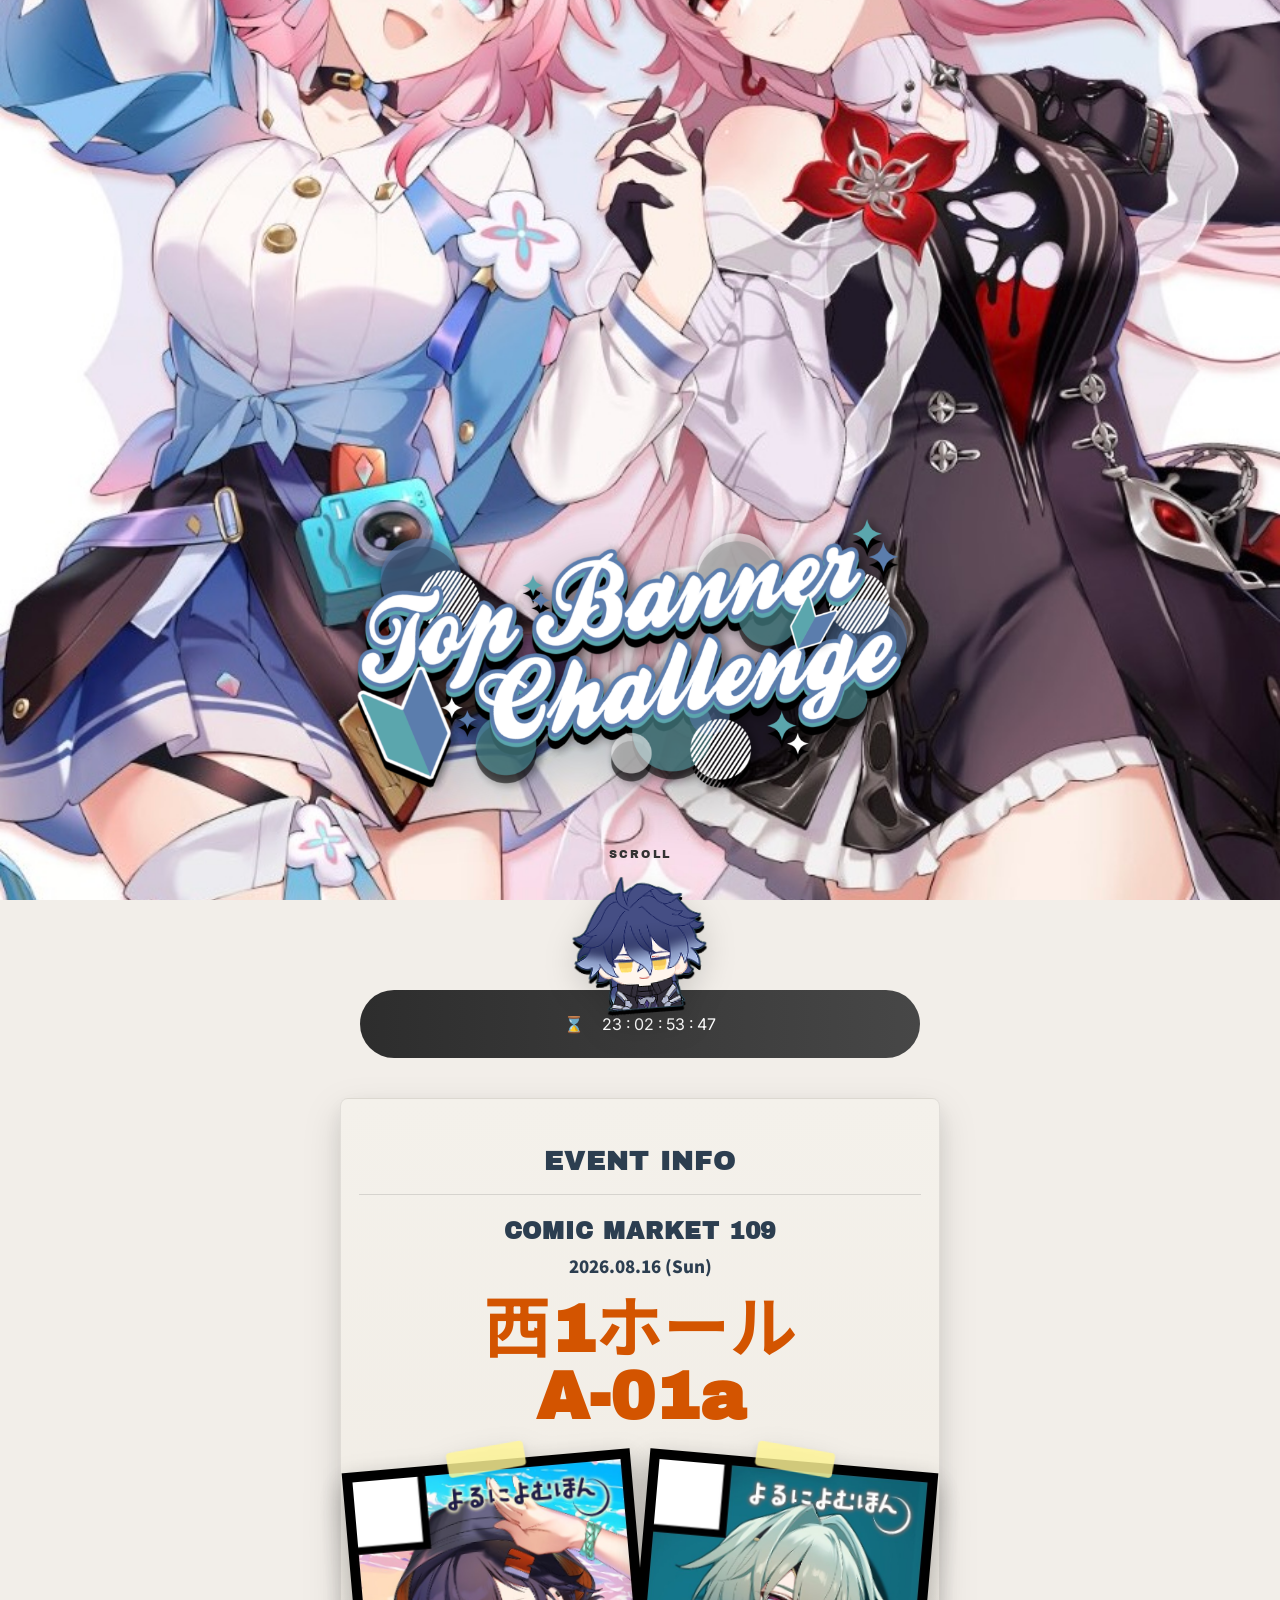
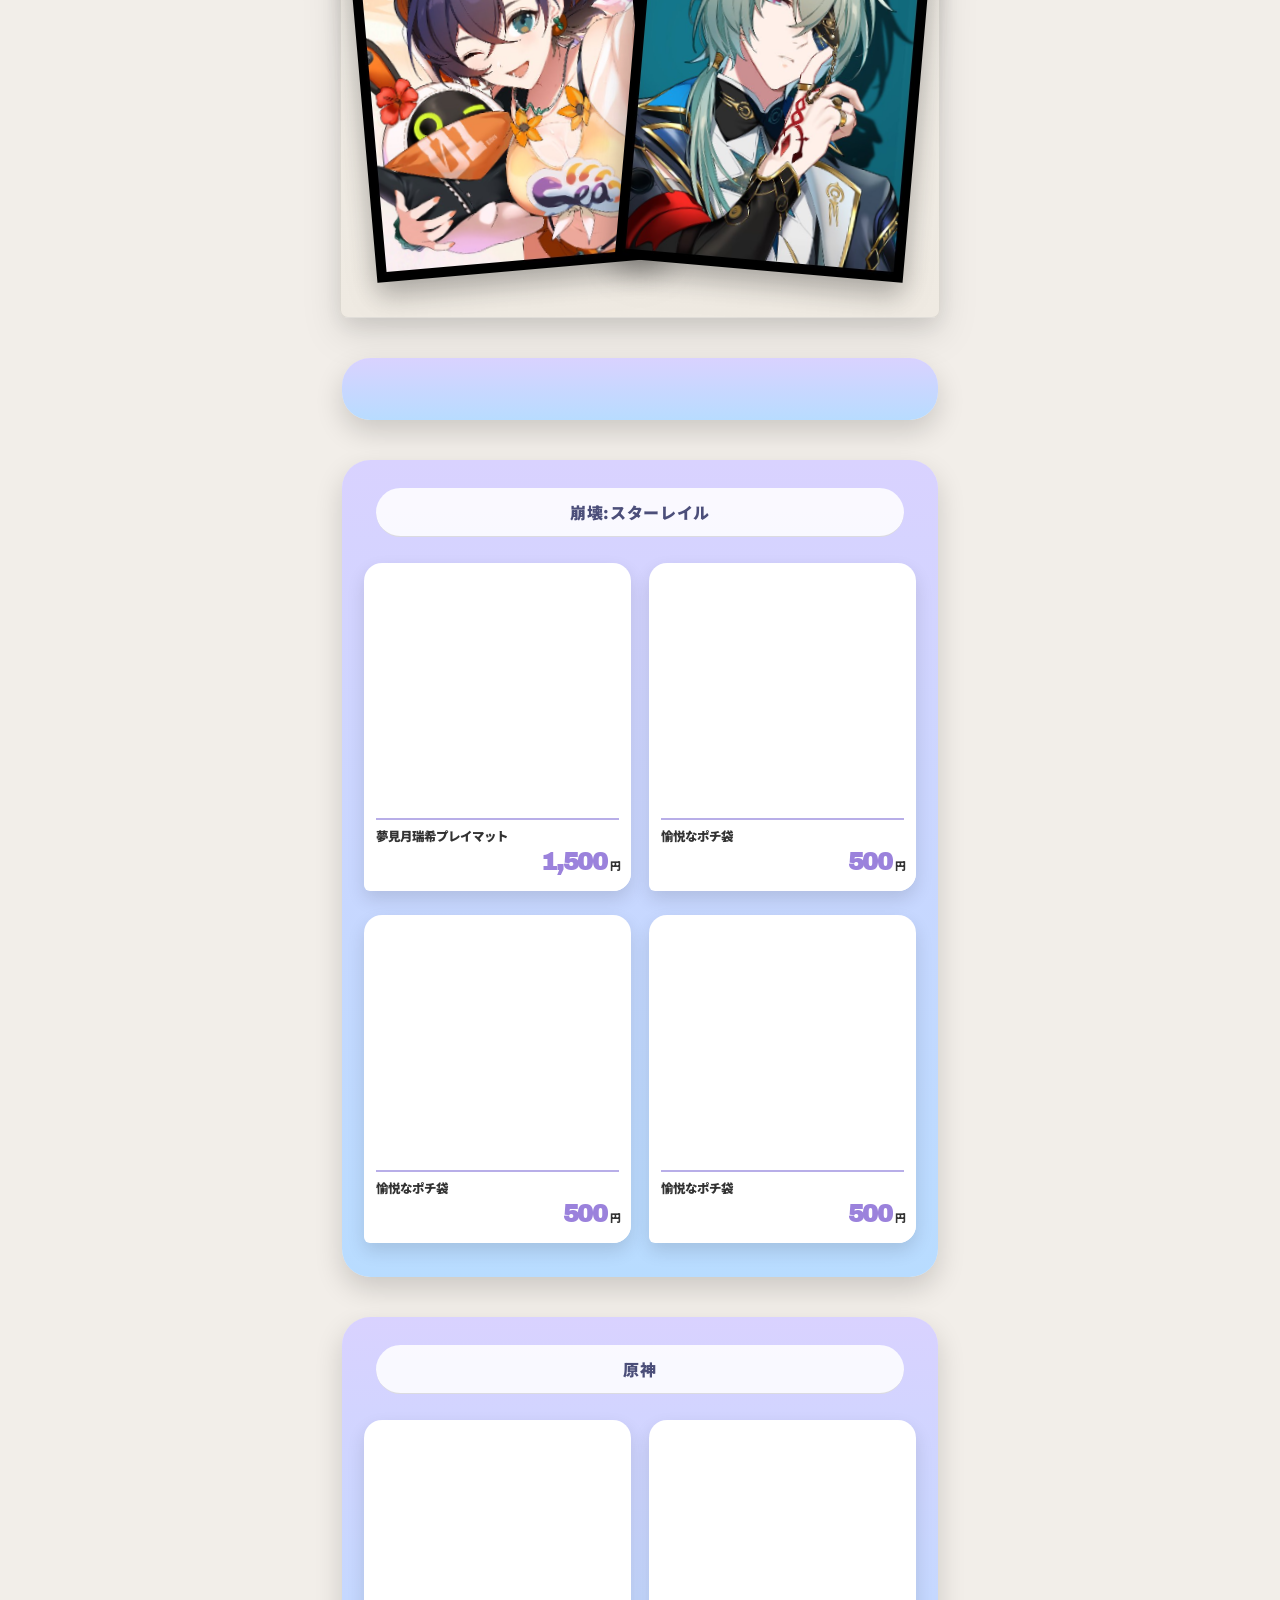
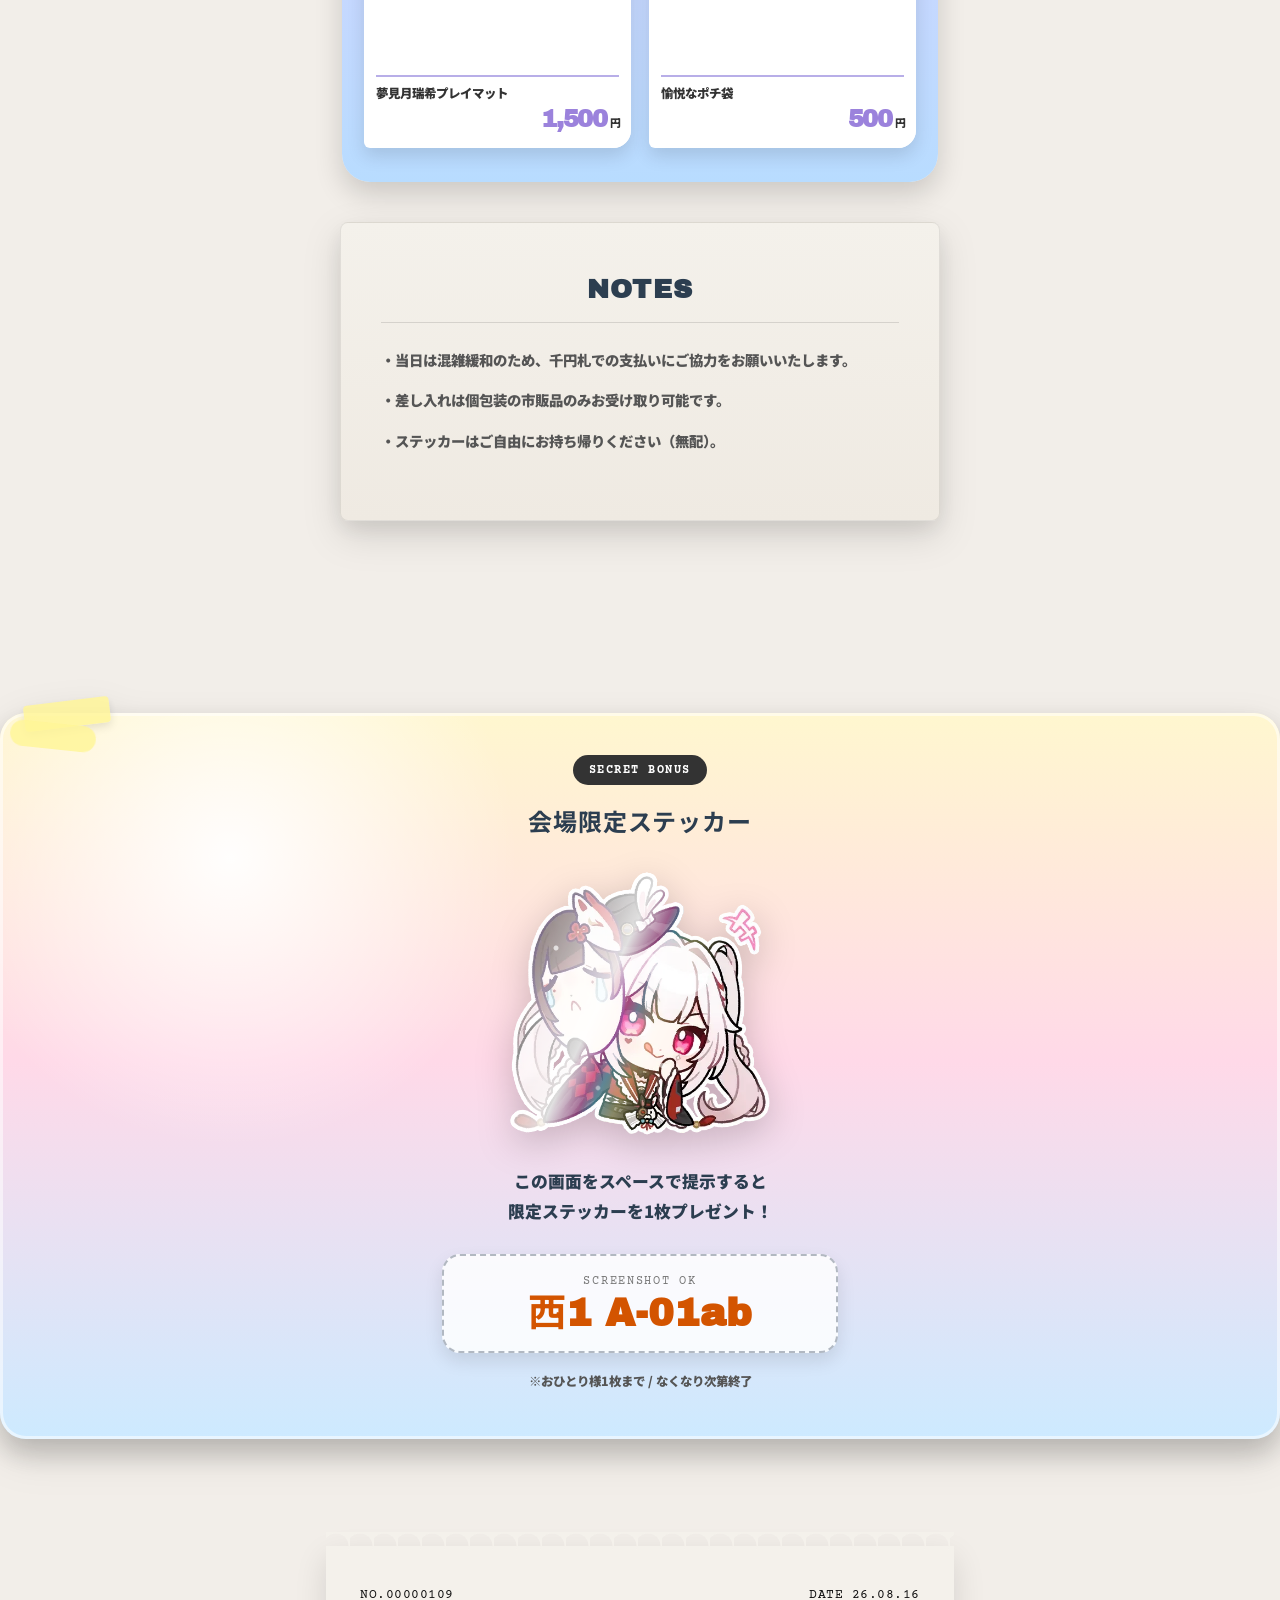
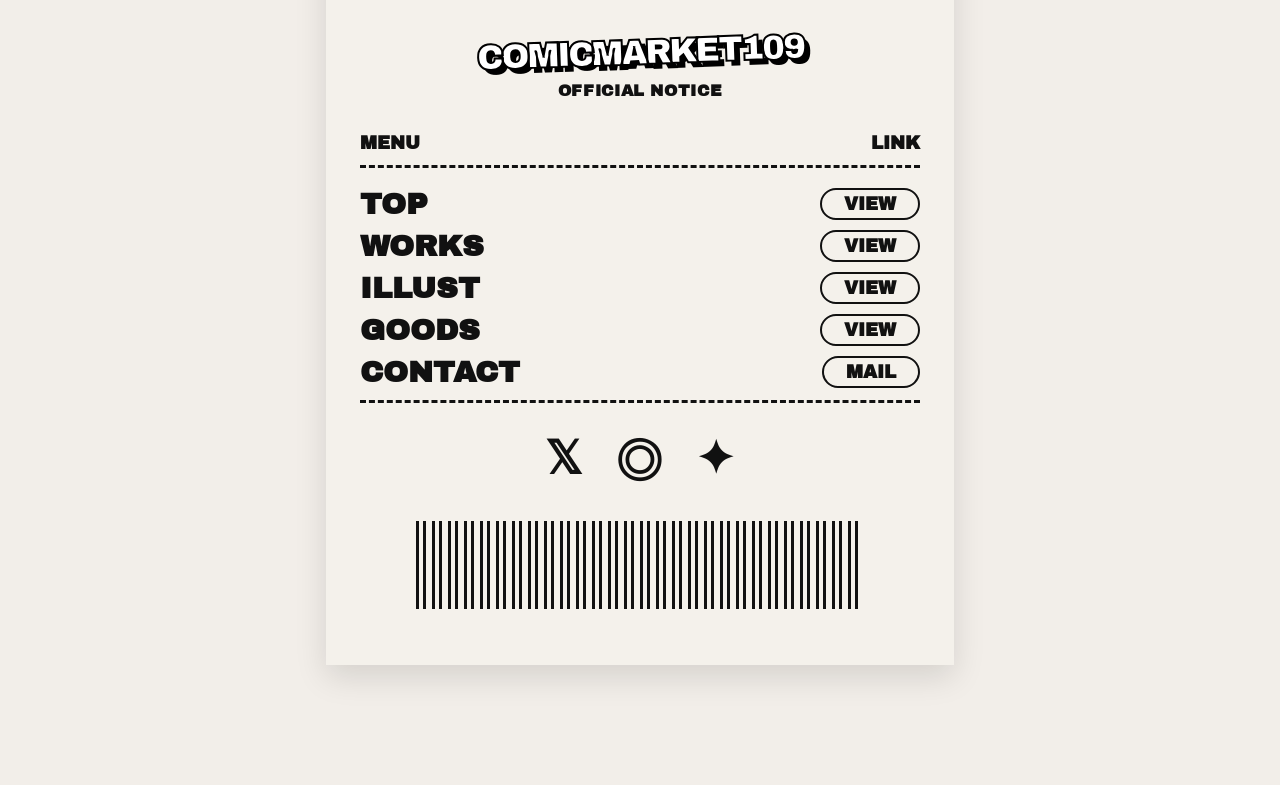
==== index.html @ c44d502b "Update index.html" ====
<!DOCTYPE html>
<html lang="ja">
<head>
  <meta charset="UTF-8">
  <meta name="viewport" content="width=device-width, initial-scale=1.0">
<link rel="stylesheet" href="password.css">
  <title>C104 告知 - Scrapbook Style</title>
<link rel="preconnect" href="https://fonts.googleapis.com">
<link rel="preconnect" href="https://fonts.gstatic.com" crossorigin>
<link href="https://fonts.googleapis.com/css2?family=Archivo+Black&family=Courier+Prime:wght@700&family=Inter:wght@900&family=Noto+Sans+JP:wght@900&display=swap" rel="stylesheet">

  <style>
    :root {
      --bg-color: #f2eee9;
      --paper-bg: #efeae2;
      --paper-bg-soft: #f4f1eb;
      --accent: #d35400;
      --text: #2c3e50;
    }

    body, html {
      margin: 0;
      padding: 0;
      width: 100%;
      min-height: 100%;
      background-color: var(--bg-color);
      font-family:  'Inter', 'Noto Sans JP', sans-serif;
      color: var(--text);
      overflow-x: hidden;
    }

    #event-loading-screen {
      position: fixed;
      inset: 0;
      z-index: 99999;
      display: flex;
      flex-direction: column;
      align-items: center;
      justify-content: center;
      background: #f2eee9;
      background-image: radial-gradient(#d1ccc0 1px, transparent 1px);
      background-size: 30px 30px;
      transition: opacity .45s ease, visibility .45s ease;
    }

    #event-loading-screen.is-hidden {
      opacity: 0;
      visibility: hidden;
    }

    .event-loading-text {
      font-family: "Hiragino Kaku Gothic ProN", sans-serif;
      font-weight: 900;
      font-size: 1rem;
      letter-spacing: .08em;
      margin: 0 0 28px;
      color: #333;
    }

    .event-ticket-wrap {
      position: relative;
      width: min(78vw, 360px);
    }

    .event-ticket {
      display: block;
      width: 100%;
      height: auto;
      animation: floatTicket 1.8s ease-in-out infinite;
      filter: drop-shadow(8px 10px 0 rgba(0,0,0,.16));
    }

    #event-loading-screen.is-stamped .event-ticket {
      animation: none;
    }

    .event-stamp {
      position: absolute;
      width: 42%;
      top: 50%;
      left: 50%;
      opacity: 0;
      pointer-events: none;
      transform: translate(-50%, -50%) scale(2.2) rotate(-18deg);
    }

    #event-loading-screen.is-stamped .event-stamp {
      animation: stampPop .38s cubic-bezier(.2,1.6,.4,1) forwards;
    }

    @keyframes floatTicket {
      0%, 100% { transform: translateY(0) rotate(-3deg); }
      50% { transform: translateY(-10px) rotate(-1deg); }
    }

    @keyframes stampPop {
      0% {
        opacity: 0;
        transform: translate(-50%, -50%) scale(2.2) rotate(-18deg);
      }
      65% {
        opacity: 1;
        transform: translate(-50%, -50%) scale(.9) rotate(-8deg);
      }
      100% {
        opacity: 1;
        transform: translate(-50%, -50%) scale(1) rotate(-8deg);
      }
    }

    .bg-texture {
      position: fixed;
      inset: 0;
      background-image: radial-gradient(#d1ccc0 1px, transparent 1px);
      background-size: 30px 30px;
      z-index: 1;
    }

    #sticker-layer {
      position: fixed;
      inset: 0;
      z-index: 5;
      pointer-events: none;
      overflow: hidden;
    }

    .main-wrapper {
      position: relative;
      z-index: 10;
      width: 100%;
    }

    .first-view {
      position: relative;
      width: 100%;
      height: 100vh;
      overflow: hidden;
    }

    .hero-kv {
      position: absolute;
      inset: 0;
      z-index: 1;
      opacity: 0;
      transform: scale(.8);
    }

    .hero-kv img {
      width: 100%;
      height: 100%;
      object-fit: cover;
      display: block;
    }

    .hero-logo {
      position: absolute;
      left: 50%;
      bottom: 8vh;
      width: min(88vw,650px);
      z-index: 10;
      opacity: 0;
      pointer-events: none;
      transform: translateX(-50%) scale(2.2);
    }

    .hero-logo img {
      width: 100%;
      display: block;
      filter:
        drop-shadow(0 8px 0 #000)
        drop-shadow(0 20px 30px rgba(0,0,0,.25));
    }

    body.is-page-started .hero-kv {
      animation: kvAppear .5s ease-out forwards;
    }

    body.is-page-started .hero-logo {
      animation: logoSlam .45s .3s cubic-bezier(.15,1.8,.25,1) forwards;
    }

    @keyframes kvAppear {
      from {
        opacity: 0;
        transform: scale(.9);
      }
      to {
        opacity: 1;
        transform: scale(1);
      }
    }

    @keyframes logoSlam {
      0% {
        opacity: 0;
        transform: translateX(-50%) scale(2.4) rotate(-8deg);
      }
      70% {
        opacity: 1;
        transform: translateX(-50%) scale(.92) rotate(2deg);
      }
      100% {
        opacity: 1;
        transform: translateX(-50%) scale(1) rotate(0deg);
      }
    }

    .scroll-hint {
      position: absolute;
      left: 50%;
      bottom: 40px;
      z-index: 20;
      transform: translateX(-50%);
      font-size: 0.7rem;
      letter-spacing: 0.2em;
      color: #333;
      animation: blink 2s infinite;
    }

    @keyframes blink {
      0%, 100% { opacity: 0.2; }
      50% { opacity: 0.8; }
    }

    .content-section {
      max-width: 600px;
      margin: 0 auto;
      padding: 0 20px 120px;
      pointer-events: none;
    }

    .paper {
      pointer-events: auto;
    }

    .paper-section {
      position: relative;
      padding: 52px 40px;
      text-align: center;
      background: linear-gradient(180deg, var(--paper-bg-soft), var(--paper-bg));
      border: 1px solid rgba(0,0,0,0.08);
      box-shadow: 0 8px 22px rgba(0,0,0,0.07);
      border-radius: 8px;
      margin-bottom: 28px;
       overflow:visible;
    }

    .sticker-reveal {
      opacity: 0;
      transform:
        translateY(80px)
        rotate(var(--reveal-rotate, -2deg))
        scale(0.92);
      transform-origin: center top;
      filter: drop-shadow(0 14px 18px rgba(0,0,0,.12));
    }

    .sticker-reveal.is-pasted {
      animation: paperPaste .62s cubic-bezier(.16, 1.55, .34, 1) forwards;
    }

    .sticker-reveal.is-pasted::after {
      content: "";
      position: absolute;
      inset: 10px;
      pointer-events: none;
      border-radius: inherit;
      animation: pasteFlash .45s ease-out forwards;
    }

    @keyframes paperPaste {
      0% {
        opacity: 0;
        transform:
          translateY(90px)
          rotate(var(--reveal-rotate, -2deg))
          scale(0.86);
      }

      58% {
        opacity: 1;
        transform:
          translateY(-8px)
          rotate(calc(var(--reveal-rotate, -2deg) * -0.45))
          scale(1.035);
      }

      100% {
        opacity: 1;
        transform:
          translateY(0)
          rotate(0deg)
          scale(1);
      }
    }

    @keyframes pasteFlash {
      0% {
        box-shadow: inset 0 0 0 999px rgba(255,255,255,.28);
      }
      100% {
        box-shadow: inset 0 0 0 999px rgba(255,255,255,0);
      }
    }

    h2 {
      font-size: 1.65rem;
      margin: 0 0 24px;
      border-bottom: 1px solid rgba(0,0,0,0.12);
      padding-bottom: 18px;
      letter-spacing: 0.04em;
    }

    .space-number {
      font-size: 1.85rem;
      color: var(--accent);
      font-weight: bold;
      margin: 24px 0;
    }

    .book-detail {
      text-align: left;
      margin: 30px 0 0;
      line-height: 1.9;
      font-size: 1.02rem;
    }

    .book-title {
      text-align: center;
      font-weight: bold;
      font-size: 1.12rem;
      margin-bottom: 28px;
    }

    .btn-list {
      display: flex;
      flex-direction: column;
      gap: 14px;
      margin-top: 30px;
    }

    .btn {
      display: block;
      padding: 18px;
      border: 1px solid #333;
      text-decoration: none;
      color: #333;
      font-weight: bold;
      transition: all 0.3s;
      background: rgba(255,255,255,0.18);
    }

    .btn:hover {
      background: #333;
      color: #fff;
    }

    .notes {
      font-size: 0.9rem;
      color: #555;
      text-align: left;
      line-height: 1.8;
    }

    .receipt-footer {
      position: relative;
      z-index: 10;
      padding: 80px 24px 120px;
      display: flex;
      justify-content: center;
      pointer-events: auto;
    }

    .receipt-paper {
      position: relative;
      width: min(100%, 560px);
      background: #f4f1eb;
      color: #111;
      padding: 42px 34px 56px;
      box-shadow: 0 12px 30px rgba(0,0,0,.12);
      font-family: "Arial Narrow", "Helvetica Neue", sans-serif;
    }

    .receipt-paper::before {
      content: "";
      position: absolute;
      left: 0;
      top: -14px;
      width: 100%;
      height: 18px;
      background:
        radial-gradient(circle at 10px 14px, transparent 12px, #f4f1eb 13px)
        repeat-x;
      background-size: 24px 18px;
    }

    .receipt-meta,
    .receipt-row,
    .receipt-item {
      display: flex;
      justify-content: space-between;
      align-items: center;
    }

    .receipt-meta {
      font-size: 13px;
      letter-spacing: .04em;
      margin-bottom: 34px;
    }

    .receipt-logo {
      font-size: 34px;
      font-weight: 900;
      line-height: 1;
      text-align: center;
      letter-spacing: -0.06em;
      color: #fff;
      -webkit-text-stroke: 2px #000;
      text-shadow: 5px 5px 0 #000;
      transform: rotate(-2deg);
    }

    .receipt-sub {
      text-align: center;
      font-weight: 900;
      margin: 12px 0 34px;
      letter-spacing: .04em;
    }

    .receipt-row {
      font-weight: 900;
      font-size: 18px;
    }

    .receipt-line {
      border-top: 3px dashed #111;
      margin: 12px 0 20px;
    }

    .receipt-item {
      text-decoration: none;
      color: #111;
      font-size: 30px;
      font-weight: 900;
      margin: 10px 0;
    }

    .receipt-item b {
      font-size: 18px;
      border: 2px solid #111;
      border-radius: 999px;
      padding: 4px 22px;
    }

    .receipt-social {
      display: flex;
      justify-content: center;
      gap: 34px;
      font-size: 46px;
      font-weight: 900;
      margin: 28px 0;
    }

    .barcode {
      width: 80%;
      height: 88px;
      margin: 0 auto;
      background: repeating-linear-gradient(
        90deg,
        #111 0 3px,
        transparent 3px 7px,
        #111 7px 10px,
        transparent 10px 16px
      );
    }

    .sticker {
      position: absolute;
      left: 0;
      top: 0;
      will-change: transform, opacity;
      transform-origin: center center;
      user-select: none;
      -webkit-user-drag: none;
      opacity: 0;
      transition: opacity 0.35s ease;
      filter:
        brightness(1.02)
        contrast(1.03)
        drop-shadow(1px 2px 1px rgba(0,0,0,0.20))
        drop-shadow(4px 6px 8px rgba(0,0,0,0.14));
    }

    .sticker.is-visible {
      opacity: 1;
    }
.paper-section{
  position:relative;
}



.circle-cut-card {
  position: relative;
  width: calc(50% - 6px);
  aspect-ratio: 1 / 1;

  padding: 6px;
  background: #fff;
  border-radius: 16px;

  box-shadow:
    0 10px 20px rgba(0,0,0,.16),
    0 0 0 1px rgba(0,0,0,.06);

  opacity: 0;
  transform: scale(.7) rotate(var(--cut-rotate));
}

.circle-cut-card img {
  width: 100%;
  height: 100%;
  display: block;
  object-fit: cover;
  border-radius: 12px;
}

.cut-left {
  --cut-rotate: -4deg;
 margin-right: -10px;
}

.cut-right {
  --cut-rotate: 4deg;
  margin-left: 8px;
margin-top: 12px;
}

.paper-section.is-pasted .circle-cut-card {
  animation: circleCutPaste .48s cubic-bezier(.15,1.7,.3,1) forwards;
}

.paper-section.is-pasted .circle-cut-card:nth-child(2) {
  animation-delay: .16s;
}

.circle-cut-card::before {
  content: "";
  position: absolute;
  top: -11px;
  left: 50%;
  width: 58px;
  height: 22px;

  transform: translateX(-50%) rotate(-4deg);

  background: rgba(255, 246, 160, .8);
  border-radius: 4px;

  box-shadow: 0 3px 8px rgba(0,0,0,.1);
  z-index: 2;
}

.circle-cut-card:nth-child(2)::before {
  transform: translateX(-50%) rotate(5deg);
}

@keyframes circleCutPaste {
  0% {
    opacity: 0;
    transform: scale(.7) rotate(calc(var(--cut-rotate) * 2));
  }

  70% {
    opacity: 1;
    transform: scale(1.08) rotate(var(--cut-rotate));
  }

  100% {
    opacity: 1;
    transform: scale(1) rotate(var(--cut-rotate));
  }
}
h2,
.space-number,
.btn,
.receipt-logo,
.receipt-sub,
.receipt-row,
.receipt-item,
.event-loading-text,
.scroll-hint {
  font-family: 'Archivo Black', 'Noto Sans JP', sans-serif;
}

.receipt-meta,
.barcode,
.event-loading-text {
  font-family: 'Courier Prime', monospace;
}
.book-detail,
.notes,
p {
  font-family: 'Noto Sans JP', sans-serif;
  font-weight: 900;
}

.goods-panel {
  width: 92%;
  max-width: 760px;
  margin: 40px auto;
  padding: 28px 22px 34px;
  border-radius: 28px;
  background: linear-gradient(180deg, #d9d2ff 0%, #b8dcff 100%);
  box-shadow: 0 12px 28px rgba(0,0,0,.16);
}

.goods-tabs {
  width: 68%;
  margin: 0 auto 28px;
  padding: 4px;
  display: grid;
  grid-template-columns: 1fr 1fr;
  background: #333;
  border-radius: 999px;
}

.goods-tabs button {
  border: 0;
  border-radius: 999px;
  padding: 10px 0;
  background: transparent;
  color: #fff;
  font-family: 'Noto Sans JP', sans-serif;
  font-weight: 900;
  font-size: .9rem;
}

.goods-tabs button.is-active {
  background: #fff;
  color: #333;
}

.goods-panel-title {
  width: 90%;
  margin: 0 auto 26px;
  padding: 12px 16px;
  border-radius: 999px;
  background: rgba(255,255,255,.86);
  text-align: center;
  font-family: 'Noto Sans JP', sans-serif;
  font-size: 1rem;
  font-weight: 900;
  color: #4c4f7a;
}

.goods-grid {
  display: grid;
  grid-template-columns: repeat(2, 1fr);
  gap: 24px 18px;
}

.goods-item {
  position: relative;
  background: #fff;
  border-radius: 18px 18px 18px 6px;
  padding: 12px 12px 46px;
  box-shadow: 0 8px 18px rgba(0,0,0,.12);
  overflow: hidden;
}

.goods-img-wrap {
  width: 100%;
  aspect-ratio: 1 / 1;
  display: flex;
  align-items: center;
  justify-content: center;
}

.goods-img-wrap img {
  max-width: 100%;
  max-height: 100%;
  object-fit: contain;
}

.goods-name {
  border-top: 2px solid #b8aee8;
  padding-top: 8px;
  font-family: 'Noto Sans JP', sans-serif;
  font-size: .78rem;
  font-weight: 900;
  line-height: 1.35;
  color: #333;
}

.goods-price {
  position: absolute;
  right: 0;
  bottom: 0;
  min-width: 96px;
  height: 42px;
  padding: 2px 10px 0 18px;
  background: #fff;
  border-radius: 18px 0 0 0;
  text-align: right;
  color: #9b82dc;
}

.goods-price strong {
  font-family: 'Archivo Black', sans-serif;
  font-size: 1.5rem;
  letter-spacing: -0.05em;
}

.goods-price span {
  margin-left: 3px;
  font-size: .68rem;
  font-weight: 900;
  color: #333;
}

@media (max-width: 430px) {
  .goods-panel {
    padding: 24px 16px 30px;
  }

  .goods-grid {
    gap: 20px 14px;
  }

  .goods-item {
    padding: 10px 10px 42px;
  }

  .goods-name {
    font-size: .68rem;
  }

  .goods-price strong {
    font-size: 1.25rem;
  }
}

.countdown-box {
  width: min(76vw, 520px);
  margin: 28px auto 0;
  padding: 12px 22px;
  border-radius: 999px;
  background: #333;
  color: #fff;
  z-index:20;
  display: flex;
  align-items: center;
  justify-content: center;
  gap: 28px;
  font-family: 'Courier Prime', monospace;
  font-size: clamp(1.2rem, 5vw, 2rem);
  letter-spacing: .08em;
  box-shadow: 0 8px 18px rgba(0,0,0,.18);
}

.countdown-icon {
  font-size: 1.25em;
}

.countdown-area{
  position:relative;
  width:min(92%,560px);
  margin:90px auto 40px;
}

.countdown-chibi{
  position:absolute;

  width:140px;

  left:50%;
  bottom:45px;

  transform:
    translateX(-50%)
    rotate(-4deg);

  z-index:18;

  filter:
    drop-shadow(0 4px 0 #000)
    drop-shadow(0 10px 16px rgba(0,0,0,.15));
}

.countdown-inner{
  height:68px;

  border-radius:999px;

  background:
    linear-gradient(
      90deg,
      #2d2d2d,
      #474747
    );

  display:flex;
  align-items:center;
  justify-content:center;
  gap:18px;

  color:white;

  position:relative;
}

.panel-sticker {
  position: absolute;
  z-index: 30;
  opacity: 0;
  transform: scale(.2) rotate(-18deg);
  filter:
    drop-shadow(0 4px 0 #fff)
    drop-shadow(0 8px 12px rgba(0,0,0,.22));
  pointer-events: none;
}

.panel-sticker.is-pasted {
  animation: stickerPaste .45s cubic-bezier(.15,1.8,.25,1) forwards;
}

@keyframes stickerPaste {
  0% {
    opacity: 0;
    transform: scale(.2) rotate(-18deg);
  }

  70% {
    opacity: 1;
    transform: scale(1.16) rotate(6deg);
  }

  100% {
    opacity: 1;
    transform: scale(1) rotate(0deg);
  }
}

.goods-panel {
  position: relative;
  overflow: visible;
}

.sticker-left {
  width: 120px;
  left: -16px;
  top: -34px;
}

.sticker-right {
  width: 96px;
  right: 26px;
  top: 40px;
  transform: scale(.2) rotate(18deg);
}

.event-info-card {
  padding: 48px 18px 46px;
}

.event-name {
  margin: 20px 0 10px;
  font-family: 'Archivo Black', 'Noto Sans JP', sans-serif;
  font-size: 1.45rem;
  letter-spacing: .04em;
}

.event-date {
  margin: 0 0 18px;
  font-size: 1.05rem;
}

.event-info-card .space-number {
  font-size: clamp(2.4rem, 11vw, 4.2rem);
  line-height: 1;
  margin: 18px 0 30px;
}

.circle-cut-area {
  display: flex;
  justify-content: center;
  align-items: flex-start;
  gap: 8px;
  width: 100%;
  margin-top: 10px;
}

.circle-cut-card {
  position: relative;

  width: calc(50% - 4px);
  aspect-ratio: 1 / 1;

  background: transparent;
  padding: 0;

  border-radius: 0;

  filter:
    drop-shadow(0 10px 14px rgba(0,0,0,.15));

  opacity: 0;
  transform: scale(.72) rotate(var(--cut-rotate));
}

.circle-cut-card img {
  width: 100%;
  height: 100%;
  object-fit: contain;
  display: block;
}

.cut-left {
  --cut-rotate: -4deg;
}

.cut-right {
  --cut-rotate: 4deg;
  margin-top: 8px;
}

.circle-cut-card::before {
  content: "";
  position: absolute;
  top: -16px;
  left: 50%;
  width: 72px;
  height: 25px;
  transform: translateX(-50%) rotate(-5deg);
  background: rgba(255, 246, 150, .82);
  border-radius: 4px;
  box-shadow: 0 4px 8px rgba(0,0,0,.1);
  z-index: 3;
}

.circle-cut-card:nth-child(2)::before {
  transform: translateX(-50%) rotate(5deg);
}

.paper-section.is-pasted .circle-cut-card {
  animation: circleCutPaste .48s cubic-bezier(.15,1.7,.3,1) forwards;
}

.paper-section.is-pasted .circle-cut-card:nth-child(2) {
  animation-delay: .14s;
}

@keyframes circleCutPaste {
  0% {
    opacity: 0;
    transform: scale(.72) rotate(calc(var(--cut-rotate) * 2));
  }

  70% {
    opacity: 1;
    transform: scale(1.08) rotate(var(--cut-rotate));
  }

  100% {
    opacity: 1;
    transform: scale(1) rotate(var(--cut-rotate));
  }
}

/* サークルカット：変な四角枠を完全に消す */
.circle-cut-area {
  display: flex;
  justify-content: center;
  align-items: flex-end;
  gap: 4px;
  width: 100%;
  margin-top: 22px;
}

.circle-cut-card {
  position: relative;
  width: 52%;

  aspect-ratio: auto;
  padding: 0;
  margin: 0;

  background: transparent !important;
  border: none !important;
  border-radius: 0 !important;
  box-shadow: none !important;

  opacity: 0;
  transform: scale(.72) rotate(var(--cut-rotate));
}

.circle-cut-card img {
  display: block;
  width: 100%;
  height: auto;

  object-fit: contain;
  border: none !important;
  border-radius: 0 !important;
  background: transparent !important;
  box-shadow: none !important;

  filter: drop-shadow(0 12px 14px rgba(0,0,0,.18));
}

.cut-left {
  --cut-rotate: -5deg;
  margin-right: -10px;
}

.cut-right {
  --cut-rotate: 5deg;
  margin-left: -10px;
}

.circle-cut-card::before {
  content: "";
  position: absolute;
  top: -14px;
  left: 50%;
  width: 78px;
  height: 25px;
  transform: translateX(-50%) rotate(-5deg);
  background: rgba(255, 246, 150, .82);
  border-radius: 4px;
  box-shadow: 0 4px 8px rgba(0,0,0,.1);
  z-index: 3;
}

.circle-cut-card:nth-child(2)::before {
  transform: translateX(-50%) rotate(5deg);
}

.secret-sticker-panel {
  position: relative;
  margin: 44px auto 28px;
  padding: 42px 24px 34px;
  text-align: center;
  border-radius: 26px;
  background:
    radial-gradient(circle at 18% 20%, rgba(255,255,255,.95), transparent 24%),
    linear-gradient(180deg, #fff7cf 0%, #ffd9e8 48%, #cdeaff 100%);
  box-shadow:
    0 14px 28px rgba(0,0,0,.16),
    inset 0 0 0 3px rgba(255,255,255,.55);
  overflow: visible;
}

.secret-sticker-panel::before,
.secret-sticker-panel::after {
  content: "";
  position: absolute;
  width: 86px;
  height: 26px;
  background: rgba(255,246,150,.82);
  border-radius: 4px;
  box-shadow: 0 4px 8px rgba(0,0,0,.1);
}

.secret-sticker-panel::before {
  left: 24px;
  top: -12px;
  transform: rotate(-7deg);
}

.secret-sticker-panel::after {
  right: 24px;
  bottom: -10px;
  transform: rotate(6deg);
}

.secret-label {
  display: inline-block;
  margin-bottom: 18px;
  padding: 8px 16px;
  border-radius: 999px;
  background: #333;
  color: #fff;
  font-family: 'Courier Prime', monospace;
  font-size: .78rem;
  font-weight: 900;
  letter-spacing: .12em;
}

.secret-sticker-panel h2 {
  margin-bottom: 20px;
  border-bottom: 0;
  padding-bottom: 0;
  font-size: 1.5rem;
  color: #2c3e50;
}

.secret-main {
  font-size: 1.05rem;
  line-height: 1.8;
  color: #2c3e50;
}

.secret-ticket {
  width: min(88%, 360px);
  margin: 28px auto 18px;
  padding: 18px 16px;
  border-radius: 18px;
  background: rgba(255,255,255,.82);
  border: 2px dashed rgba(44,62,80,.35);
  box-shadow: 0 8px 18px rgba(0,0,0,.1);
}

.secret-ticket span {
  display: block;
  margin-bottom: 6px;
  font-family: 'Courier Prime', monospace;
  font-size: .76rem;
  letter-spacing: .14em;
  color: #777;
}

.secret-ticket strong {
  display: block;
  font-family: 'Archivo Black', 'Noto Sans JP', sans-serif;
  font-size: 2.4rem;
  color: var(--accent);
  line-height: 1;
}

.secret-note {
  font-size: .78rem;
  line-height: 1.7;
  color: #555;
}

.holo-sticker-wrap {
  width: min(78vw, 280px);
  margin: 26px auto 22px;
  perspective: 900px;
}

.holo-sticker {
  position: relative;
  width: 100%;
  aspect-ratio: 1 / 1;

  transform:
    rotateX(var(--tilt-y, 0deg))
    rotateY(var(--tilt-x, 0deg));

  transition: none;
  will-change: transform;

  filter: drop-shadow(0 10px 18px rgba(0,0,0,.2));
}

.holo-sticker img {
  width: 100%;
  height: 100%;
  display: block;
  object-fit: contain;
}

/* 画像の形だけ光るホロ */
.holo-sticker::before {
  content: "";
  position: absolute;
  inset: 0;
  z-index: 2;
  pointer-events: none;

  background:
    linear-gradient(
      115deg,
      transparent 0%,
      rgba(255,255,255,.9) calc(var(--holo-x, 50%) - 10%),
      rgba(255,120,220,.55) calc(var(--holo-x, 50%) - 3%),
      rgba(120,220,255,.55) var(--holo-x, 50%),
      rgba(255,255,160,.45) calc(var(--holo-x, 50%) + 6%),
      transparent calc(var(--holo-x, 50%) + 15%)
    );

  mix-blend-mode: screen;
  opacity: .95;

  -webkit-mask-image: var(--sticker-img);
  mask-image: var(--sticker-img);

  -webkit-mask-size: contain;
  mask-size: contain;

  -webkit-mask-repeat: no-repeat;
  mask-repeat: no-repeat;

  -webkit-mask-position: center;
  mask-position: center;
}

/* キラキラも画像の形だけ */
.holo-sticker::after {
  content: "";
  position: absolute;
  inset: 0;
  z-index: 3;
  pointer-events: none;

  background:
    radial-gradient(circle at 20% 30%, rgba(255,255,255,.9) 0 2px, transparent 3px),
    radial-gradient(circle at 70% 22%, rgba(255,255,255,.7) 0 1.5px, transparent 3px),
    radial-gradient(circle at 58% 72%, rgba(255,255,255,.8) 0 2px, transparent 3px),
    radial-gradient(circle at 35% 80%, rgba(255,255,255,.6) 0 1.5px, transparent 3px);

  opacity: .75;

  -webkit-mask-image: var(--sticker-img);
  mask-image: var(--sticker-img);

  -webkit-mask-size: contain;
  mask-size: contain;

  -webkit-mask-repeat: no-repeat;
  mask-repeat: no-repeat;

  -webkit-mask-position: center;
  mask-position: center;
}
.tilt-permission-btn {
  margin: 10px auto 0;
  display: block;
  border: 0;
  border-radius: 999px;
  padding: 10px 16px;
  background: #333;
  color: #fff;
  font-family: 'Courier Prime', monospace;
  font-weight: 900;
  letter-spacing: .08em;
}

.tilt-permission-btn.is-hidden {
  display: none;
}

.secret-sticker-panel {
  position: relative;
  z-index: 50;
  pointer-events: auto;
}

.secret-sticker-panel * {
  pointer-events: auto;
}

.secret-sticker-panel::before,
.secret-sticker-panel::after,
.holo-sticker::before,
.holo-sticker::after {
  pointer-events: none;
}

.tilt-permission-btn {
  position: relative;
  z-index: 999;
  pointer-events: auto;
  touch-action: manipulation;
}

  </style>
</head>

<body>


  <div id="event-loading-screen">
    <p class="event-loading-text">会場に向かっています...</p>

    <div class="event-ticket-wrap">
      <img src="loading/event-ticket.png" class="event-ticket" alt="">
      <img src="loading/entry-stamp.png" class="event-stamp" alt="">
    </div>
  </div>

  <div class="bg-texture"></div>
  <div id="sticker-layer"></div>

  <div class="main-wrapper">
    <section class="first-view">
      <div class="hero-kv">
        <img src="main-visual.png" alt="">
      </div>

      <div class="hero-logo">
        <img src="logo.png" alt="">
      </div>

      <div class="scroll-hint">SCROLL</div>
    </section>

<div class="countdown-area">

  <img
    src="blade-chibi.png"
    class="countdown-chibi"
    alt=""
  >

  <div class="countdown-inner">
    <span class="countdown-hourglass">⌛</span>
    <span id="countdown">00 : 00 : 00 : 00</span>
  </div>
</div>

    <div class="content-section">
      <div class="paper">
       <section class="paper-section sticker-reveal event-info-card">
  <h2>EVENT INFO</h2>

  <p class="event-name">COMIC MARKET 109</p>
  <p class="event-date">2026.08.16 (Sun)</p>

  <div class="space-number">西1ホール<br>A-01a</div>

  <div class="circle-cut-area">
    <div class="circle-cut-card cut-left">
      <img src="circle-cut1.png" alt="サークルカット1">
    </div>

    <div class="circle-cut-card cut-right">
      <img src="circle-cut2.png" alt="サークルカット2">
    </div>
  </div>
</section>



<section class="goods-panel sticker-panel">
  <img src="chibi/chibi01.png" class="panel-sticker sticker-left" alt="">
  <img src="chibi/chibi02.png" class="panel-sticker sticker-right" alt=""></section>
 <section class="goods-panel">
  <h2 class="goods-panel-title">崩壊:スターレイル</h2>

  <div class="goods-grid">
    <article class="goods-item">
      <div class="goods-img-wrap">
        <img src="goods/goods01.png" alt="">
      </div>

      <div class="goods-name">夢見月瑞希プレイマット</div>

      <div class="goods-price">
        <strong>1,500</strong><span>円</span>
      </div>
    </article>

    <article class="goods-item">
      <div class="goods-img-wrap">
        <img src="goods/goods02.png" alt="">
      </div>

      <div class="goods-name">愉悦なポチ袋</div>

      <div class="goods-price">
        <strong>500</strong><span>円</span>
      </div>
    </article>

   <article class="goods-item">
      <div class="goods-img-wrap">
        <img src="goods/goods02.png" alt="">
      </div>

      <div class="goods-name">愉悦なポチ袋</div>

      <div class="goods-price">
        <strong>500</strong><span>円</span>
      </div>
    </article>

   <article class="goods-item">
      <div class="goods-img-wrap">
        <img src="goods/goods02.png" alt="">
      </div>

      <div class="goods-name">愉悦なポチ袋</div>

      <div class="goods-price">
        <strong>500</strong><span>円</span>
      </div>
    </article>
  </div>
</section>


   <section class="goods-panel">

  <h2 class="goods-panel-title">原神</h2>

  <div class="goods-grid">
    <article class="goods-item">
      <div class="goods-img-wrap">
        <img src="goods/goods01.png" alt="">
      </div>

      <div class="goods-name">夢見月瑞希プレイマット</div>

      <div class="goods-price">
        <strong>1,500</strong><span>円</span>
      </div>
    </article>

    <article class="goods-item">
      <div class="goods-img-wrap">
        <img src="goods/goods02.png" alt="">
      </div>

      <div class="goods-name">愉悦なポチ袋</div>

      <div class="goods-price">
        <strong>500</strong><span>円</span>
      </div>
    </article>
  </div>
</section>

        <section class="paper-section sticker-reveal">
          <h2>NOTES</h2>
          <div class="notes">
            <p>・当日は混雑緩和のため、千円札での支払いにご協力をお願いいたします。</p>
            <p>・差し入れは個包装の市販品のみお受け取り可能です。</p>
            <p>・ステッカーはご自由にお持ち帰りください（無配）。</p>
          </div>
        </section>
      </div>
    </div>

<section class="secret-sticker-panel sticker-reveal">
  <div class="secret-label">SECRET BONUS</div>

  <h2>会場限定ステッカー</h2>

  <div class="holo-sticker-wrap">
    <div class="holo-sticker" style="--sticker-img: url('secret-sticker.png');">
      <img src="secret-sticker.png" alt="会場限定ステッカー">
    </div>
  </div>

  <button class="tilt-permission-btn" id="tiltPermissionBtn">
    TILT EFFECT ON
  </button>

  <p class="secret-main">
    この画面をスペースで提示すると<br>
    限定ステッカーを1枚プレゼント！
  </p>

  <div class="secret-ticket">
    <span>SCREENSHOT OK</span>
    <strong>西1 A-01ab</strong>
  </div>

  <p class="secret-note">
    ※おひとり様1枚まで / なくなり次第終了
  </p>
</section>
    <footer class="receipt-footer">
      <div class="receipt-paper">
        <div class="receipt-meta">
          <span>NO.00000109</span>
          <span>DATE 26.08.16</span>
        </div>

        <div class="receipt-logo">COMICMARKET109</div>
        <div class="receipt-sub">OFFICIAL NOTICE</div>

        <div class="receipt-row">
          <span>MENU</span>
          <span>LINK</span>
        </div>

        <div class="receipt-line"></div>

        <a href="#" class="receipt-item"><span>TOP</span><b>VIEW</b></a>
        <a href="#" class="receipt-item"><span>WORKS</span><b>VIEW</b></a>
        <a href="#" class="receipt-item"><span>ILLUST</span><b>VIEW</b></a>
        <a href="goods/index.html" class="receipt-item"><span>GOODS</span><b>VIEW</b></a>
        <a href="#" class="receipt-item"><span>CONTACT</span><b>MAIL</b></a>

        <div class="receipt-line"></div>

        <div class="receipt-social">
          <span>𝕏</span>
          <span>◎</span>
          <span>✦</span>
        </div>

        <div class="barcode"></div>
      </div>
    </footer>
  </div>

  <script>
    const EVENT_LOADING_MIN_TIME = 700;
    const STAMP_VIEW_TIME = 900;
    const eventLoadingStart = Date.now();

    window.addEventListener("load", () => {
      const loader = document.getElementById("event-loading-screen");
      if (!loader) return;

      const elapsed = Date.now() - eventLoadingStart;
      const wait = Math.max(0, EVENT_LOADING_MIN_TIME - elapsed);

      setTimeout(() => {
        loader.classList.add("is-stamped");

        setTimeout(() => {
          loader.classList.add("is-hidden");
          document.body.classList.add("is-page-started");
        }, STAMP_VIEW_TIME);
      }, wait);
    });

    const CONFIG = {
      images: ['image1.png', 'image2.png', 'image3.png', 'image4.png'],
      initialDelay: 500,
      spawnInterval: 2600,
      fallSpeed: 0.9,
      maxStickers: 5,
      swayRange: 0.55,
      minSize: 130,
      maxSize: 200
    };

    const container = document.getElementById('sticker-layer');
    let stickers = [];
    let lastImgIndex = -1;

    function random(min, max) {
      return Math.random() * (max - min) + min;
    }

    function pickImageIndex() {
      if (CONFIG.images.length <= 1) return 0;

      let imgIdx;
      do {
        imgIdx = Math.floor(Math.random() * CONFIG.images.length);
      } while (imgIdx === lastImgIndex);

      lastImgIndex = imgIdx;
      return imgIdx;
    }

    class Sticker {
      constructor() {
        this.el = null;
        this.dead = false;
        this.x = 0;
        this.y = 0;
        this.angle = 0;
        this.opacity = 1;
        this.swayOffset = Math.random() * 100;
        this.swayBase = random(-0.18, 0.18);
        this.rotateSpeed = random(-0.35, 0.35);
        this.fallSpeed = CONFIG.fallSpeed * random(0.75, 2.2);
        this.init();
      }

      init() {
        const imgIdx = pickImageIndex();
        const size = random(CONFIG.minSize, CONFIG.maxSize);
        const margin = size / 2 + 16;

        this.x = random(margin, window.innerWidth - margin);
        this.y = random(-280, -80);
        this.angle = random(-180, 180);

        const img = new Image();
        img.src = CONFIG.images[imgIdx];
        img.className = 'sticker';
        img.style.width = `${size}px`;

        img.style.transform = `
          translate3d(${this.x}px, ${this.y}px, 0)
          translate(-50%, -50%)
          rotate(${this.angle}deg)
        `;

        img.onload = () => {
          container.appendChild(img);
          this.el = img;

          requestAnimationFrame(() => {
            if (this.el) this.el.classList.add('is-visible');
          });
        };

        img.onerror = () => {
          this.dead = true;
        };
      }

      update(time) {
        if (!this.el || this.dead) return;

        this.y += this.fallSpeed;

        const sway =
          Math.sin(time * 0.002 + this.swayOffset) *
          CONFIG.swayRange;

        this.x += sway * 0.5 + this.swayBase;
        this.angle += this.rotateSpeed;

        if (this.y > window.innerHeight + 80) {
          this.opacity -= 0.035;
          if (this.opacity <= 0) this.dead = true;
        }

        this.el.style.transform = `
          translate3d(${this.x}px, ${this.y}px, 0)
          translate(-50%, -50%)
          rotate(${this.angle}deg)
        `;

        this.el.style.opacity = this.opacity;
      }
    }

    function spawnSticker() {
      if (stickers.length >= CONFIG.maxStickers) return;
      stickers.push(new Sticker());
    }

    function tick(time) {
      for (let i = stickers.length - 1; i >= 0; i--) {
        const sticker = stickers[i];
        sticker.update(time);

        if (sticker.dead) {
          if (sticker.el) sticker.el.remove();
          stickers.splice(i, 1);
        }
      }

      requestAnimationFrame(tick);
    }

    function startStickerLoop() {
      setTimeout(() => {
        spawnSticker();

        setInterval(() => {
          spawnSticker();
        }, CONFIG.spawnInterval);
      }, CONFIG.initialDelay);
    }

    const pasteObserver = new IntersectionObserver((entries) => {
      entries.forEach((entry) => {
        if (!entry.isIntersecting) return;

        const el = entry.target;
        const rotate = (Math.random() * 4 - 2).toFixed(2) + "deg";

        el.style.setProperty("--reveal-rotate", rotate);
        el.classList.add("is-pasted");

        pasteObserver.unobserve(el);
      });
    }, {
      threshold: 0.22
    });

    document.querySelectorAll(".sticker-reveal").forEach((el) => {
      pasteObserver.observe(el);
    });

    requestAnimationFrame(tick);
    startStickerLoop();

const eventDate = new Date("2026-12-29T10:30:00+09:00");

function updateCountdown() {
  const timer = document.getElementById("countdown");
  if (!timer) return;

  const now = new Date();
  const diff = eventDate - now;

  if (diff <= 0) {
    timer.textContent = "00 : 00 : 00 : 00";
    return;
  }

  const totalSeconds = Math.floor(diff / 1000);

  const days = Math.floor(totalSeconds / 86400);
  const hours = Math.floor((totalSeconds % 86400) / 3600);
  const minutes = Math.floor((totalSeconds % 3600) / 60);
  const seconds = totalSeconds % 60;

  timer.textContent =
    `${String(days).padStart(2, "0")} : ` +
    `${String(hours).padStart(2, "0")} : ` +
    `${String(minutes).padStart(2, "0")} : ` +
    `${String(seconds).padStart(2, "0")}`;
}

updateCountdown();
setInterval(updateCountdown, 1000);

const stickerPanelObserver = new IntersectionObserver((entries) => {
  entries.forEach((entry) => {
    if (!entry.isIntersecting) return;

    const stickers = entry.target.querySelectorAll(".panel-sticker");

    stickers.forEach((sticker, index) => {
      setTimeout(() => {
        sticker.classList.add("is-pasted");
      }, index * 180);
    });

    stickerPanelObserver.unobserve(entry.target);
  });
}, {
  threshold: 0.35
});

document.querySelectorAll(".sticker-panel").forEach((panel) => {
  stickerPanelObserver.observe(panel);
});

const holoSticker = document.querySelector(".holo-sticker");
const tiltBtn = document.getElementById("tiltPermissionBtn");

let targetGamma = 0;
let targetBeta = 0;

let currentGamma = 0;
let currentBeta = 0;

let holoStarted = false;

function clamp(value, min, max) {
  return Math.max(min, Math.min(max, value));
}

function setTargetTilt(gamma = 0, beta = 0) {
  targetGamma = clamp(gamma, -35, 35);
  targetBeta = clamp(beta, -35, 35);
}

function animateHolo() {
  if (!holoSticker) return;

  currentGamma += (targetGamma - currentGamma) * 0.08;
  currentBeta += (targetBeta - currentBeta) * 0.08;

  const tiltX = clamp(currentGamma / 5, -7, 7);
  const tiltY = clamp(currentBeta / 8, -6, 6);
  const holoX = clamp(50 + currentGamma * 1.4, 8, 92);

  holoSticker.style.setProperty("--tilt-x", `${tiltX}deg`);
  holoSticker.style.setProperty("--tilt-y", `${-tiltY}deg`);
  holoSticker.style.setProperty("--holo-x", `${holoX}%`);

  requestAnimationFrame(animateHolo);
}

function startTiltEffect() {
  if (holoStarted) return;
  holoStarted = true;

  window.addEventListener("deviceorientation", (e) => {
    setTargetTilt(e.gamma || 0, e.beta || 0);
  });

  if (tiltBtn) tiltBtn.classList.add("is-hidden");

  animateHolo();
}

/* iPhone用：ボタンで許可 */
if (
  window.DeviceOrientationEvent &&
  typeof DeviceOrientationEvent.requestPermission === "function"
) {
  if (tiltBtn) {
    const requestTiltPermission = async () => {
      try {
        const permission = await DeviceOrientationEvent.requestPermission();

        if (permission === "granted") {
          startTiltEffect();
          tiltBtn.textContent = "TILT EFFECT ON ✓";
          tiltBtn.classList.add("is-hidden");
        } else {
          tiltBtn.textContent = "許可されませんでした";
        }
      } catch (error) {
        tiltBtn.textContent = "もう一度タップ";
      }
    };

    tiltBtn.addEventListener("click", requestTiltPermission);
    tiltBtn.addEventListener("touchend", requestTiltPermission);
  }
} else {
  startTiltEffect();
}

/* 指でなぞっても滑らかに光る */
if (holoSticker) {
  holoSticker.addEventListener("pointermove", (e) => {
    const rect = holoSticker.getBoundingClientRect();
    const x = (e.clientX - rect.left) / rect.width;
    const gamma = (x - 0.5) * 60;

    setTargetTilt(gamma, 0);

    if (!holoStarted) {
      holoStarted = true;
      animateHolo();
    }
  });
}
  </script>
<script src=password.js"></script>
</body>
</html>
---- password.css ----
.password-gate {
  position: fixed;
  inset: 0;
  z-index: 999999;
  display: grid;
  place-items: center;
  background:
    radial-gradient(#d1ccc0 1px, transparent 1px),
    #f2eee9;
  background-size: 30px 30px;
}

.password-gate.is-unlocked {
  opacity: 0;
  visibility: hidden;
  pointer-events: none;
  transition: opacity .35s ease, visibility .35s ease;
}

.password-card {
  width: min(86vw, 360px);
  padding: 34px 24px;
  text-align: center;
  border-radius: 26px;
  background: #f4f1eb;
  box-shadow: 0 18px 40px rgba(0,0,0,.16);
}

.password-label {
  display: inline-block;
  margin-bottom: 18px;
  padding: 7px 14px;
  border-radius: 999px;
  background: #333;
  color: #fff;
  font-family: 'Courier Prime', monospace;
  font-size: .75rem;
  font-weight: 900;
  letter-spacing: .12em;
}

.password-card h1 {
  margin: 0 0 22px;
  font-family: 'Archivo Black', 'Noto Sans JP', sans-serif;
  font-size: 1.45rem;
}

#passwordInput {
  width: 100%;
  margin-bottom: 12px;
  padding: 14px 16px;
  border: 2px solid #333;
  border-radius: 999px;
  background: #fff;
  font-size: 16px;
  font-weight: 900;
  text-align: center;
}

#passwordButton {
  width: 100%;
  padding: 14px 16px;
  border: 0;
  border-radius: 999px;
  background: var(--accent);
  color: #fff;
  font-family: 'Archivo Black', sans-serif;
  font-size: 1rem;
}

#passwordError {
  min-height: 1em;
  margin: 12px 0 0;
  color: #d35400;
  font-size: .8rem;
  font-weight: 900;
}
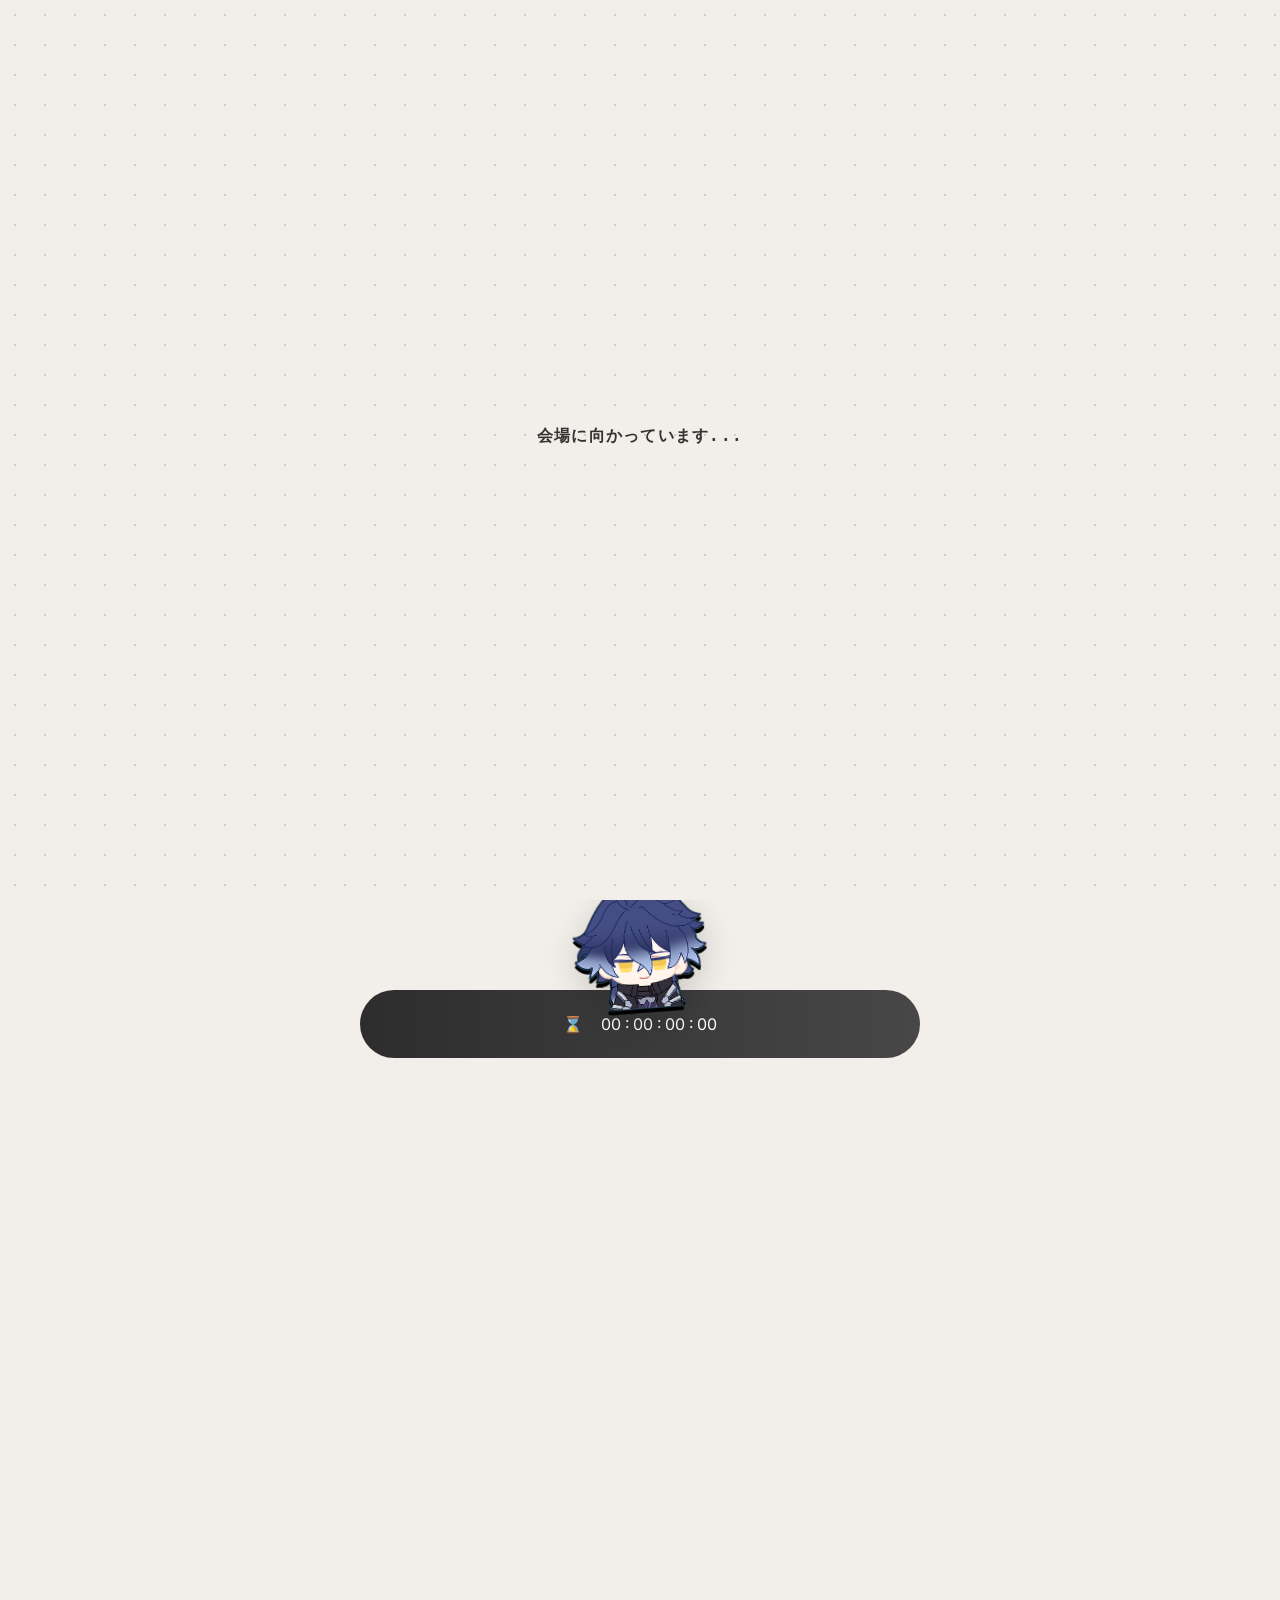
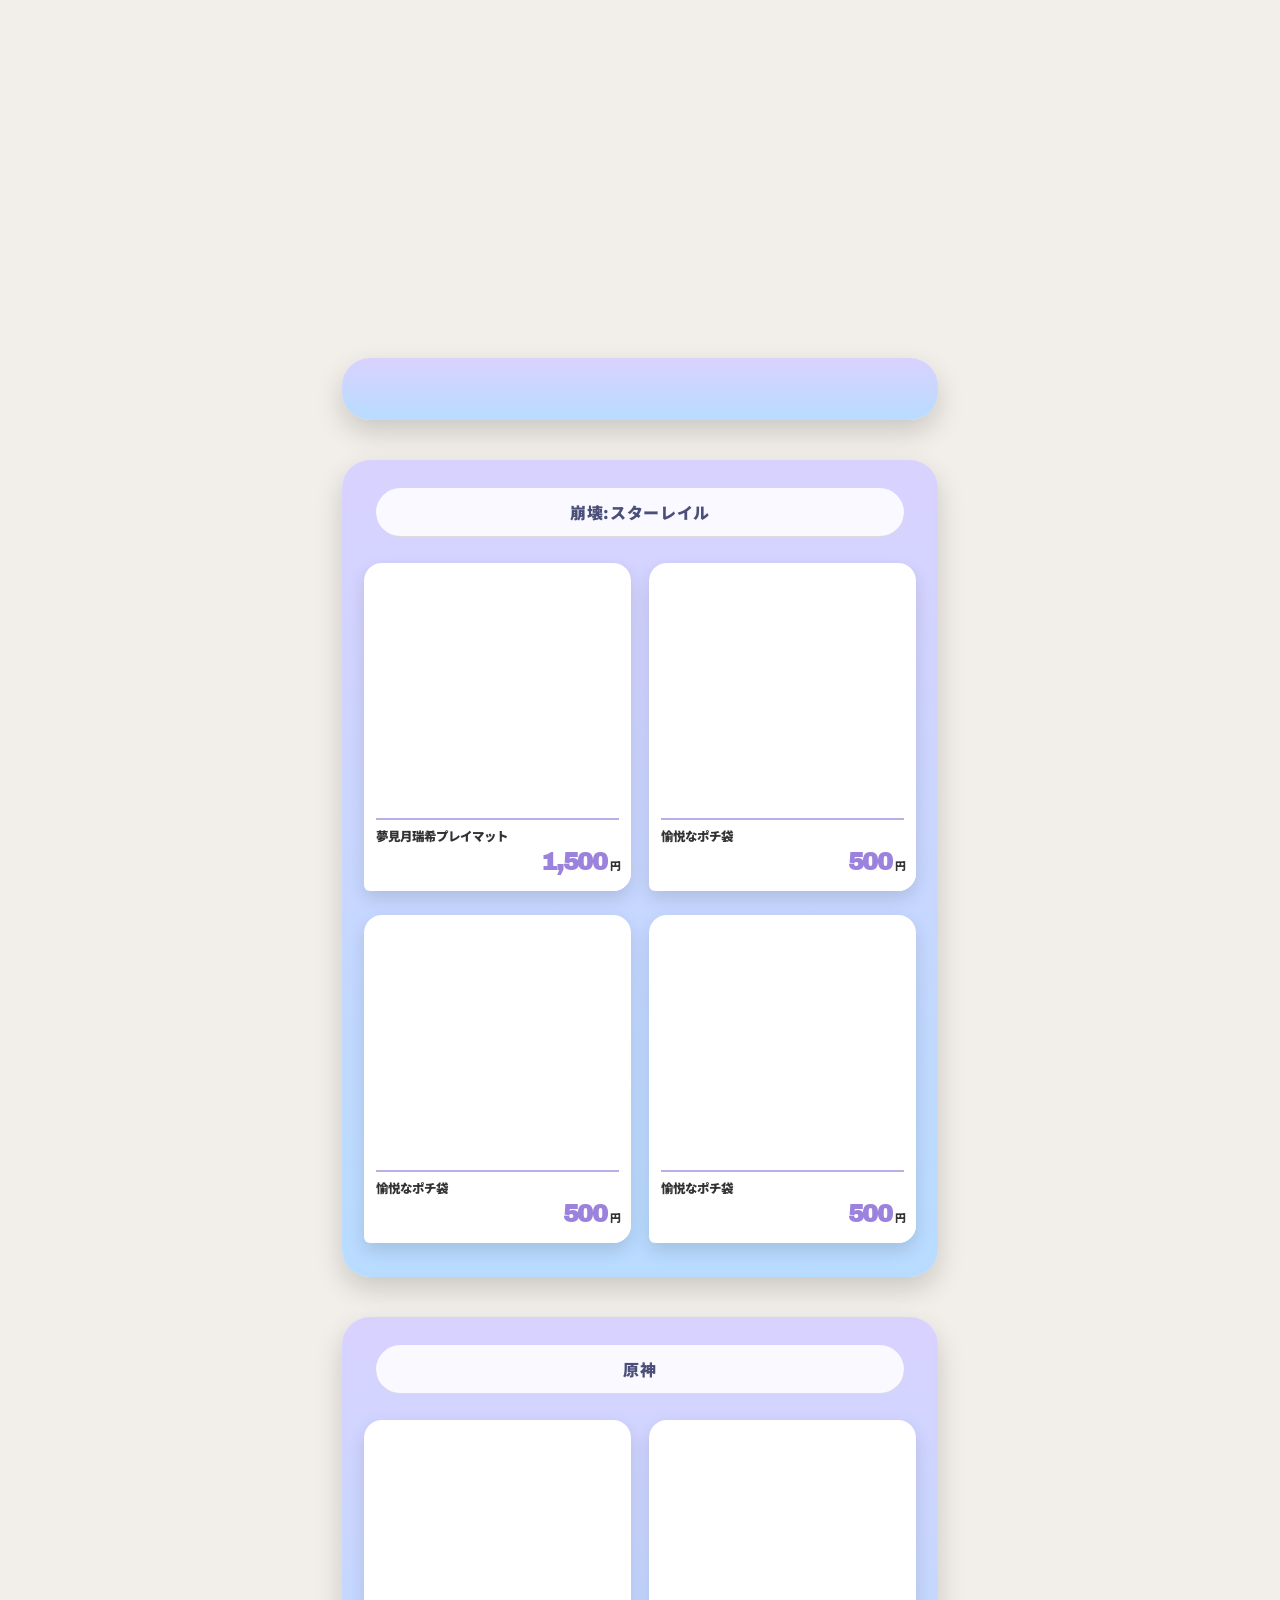
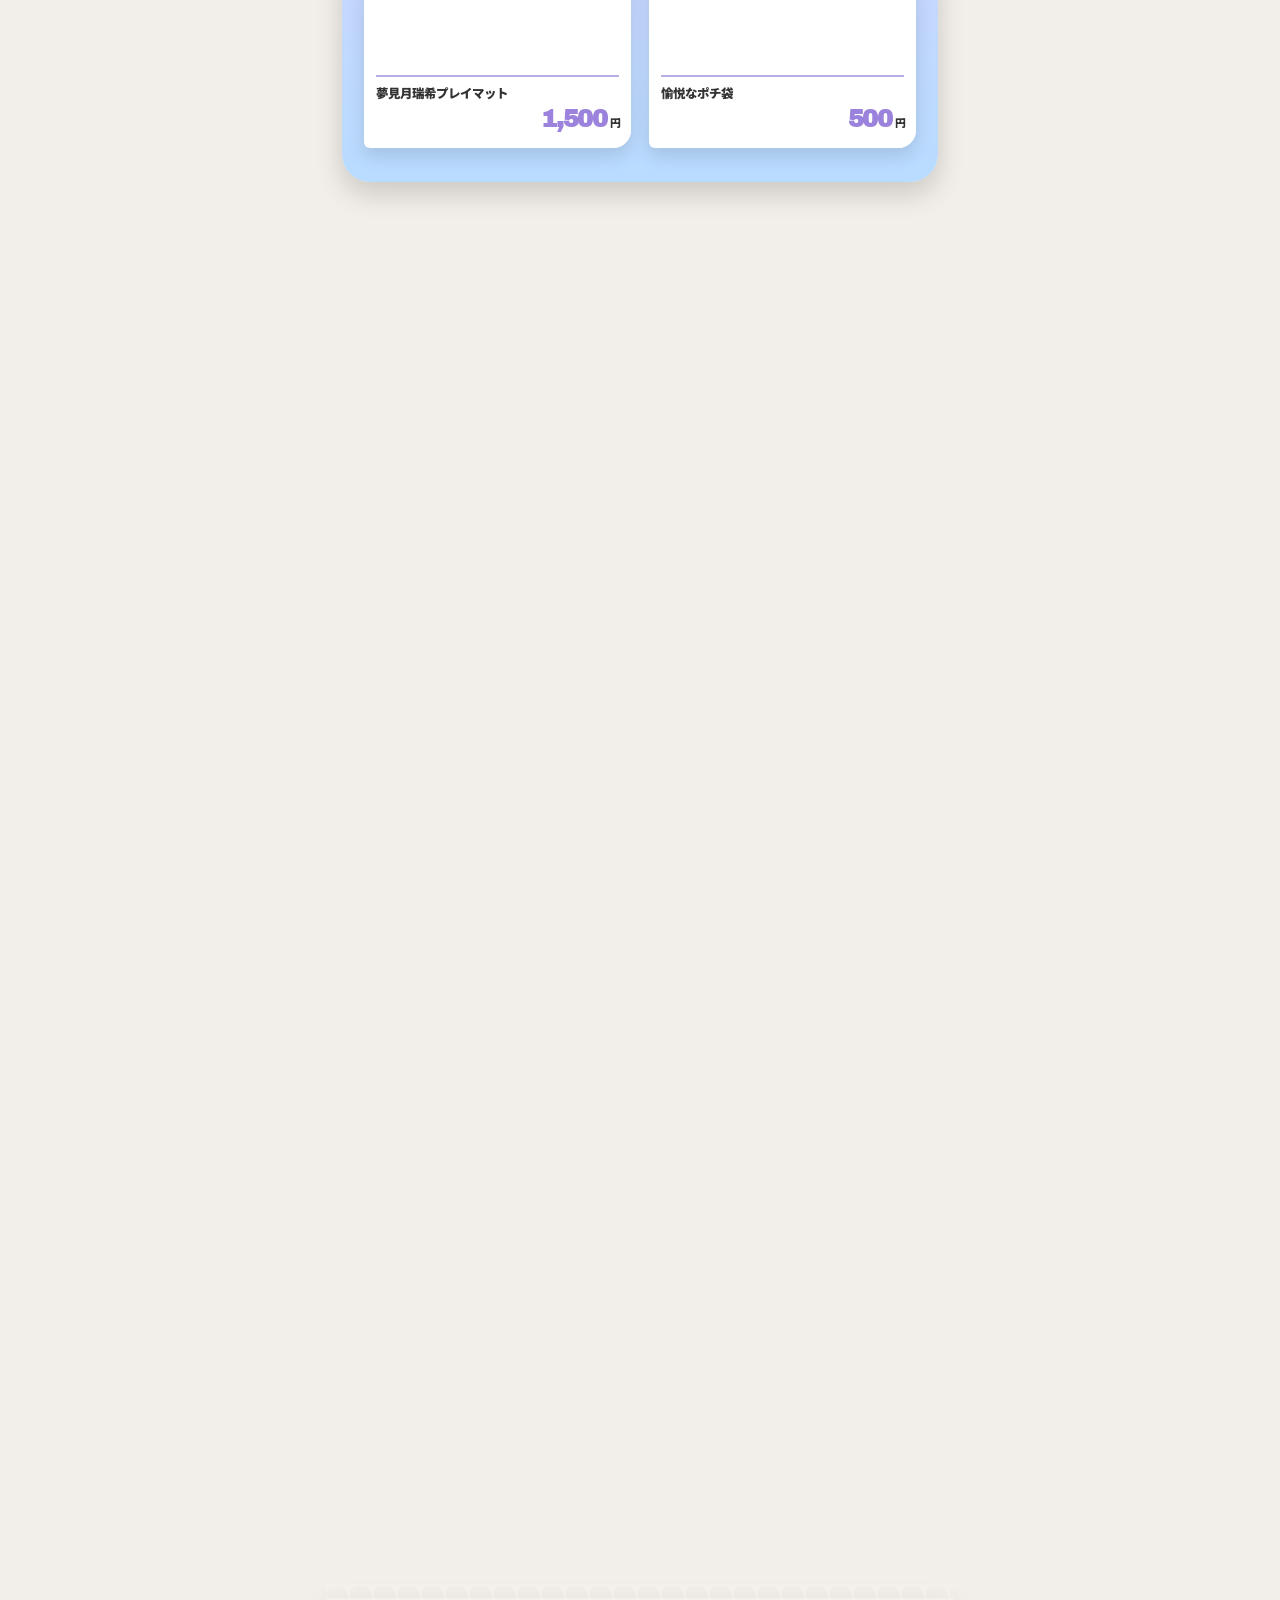
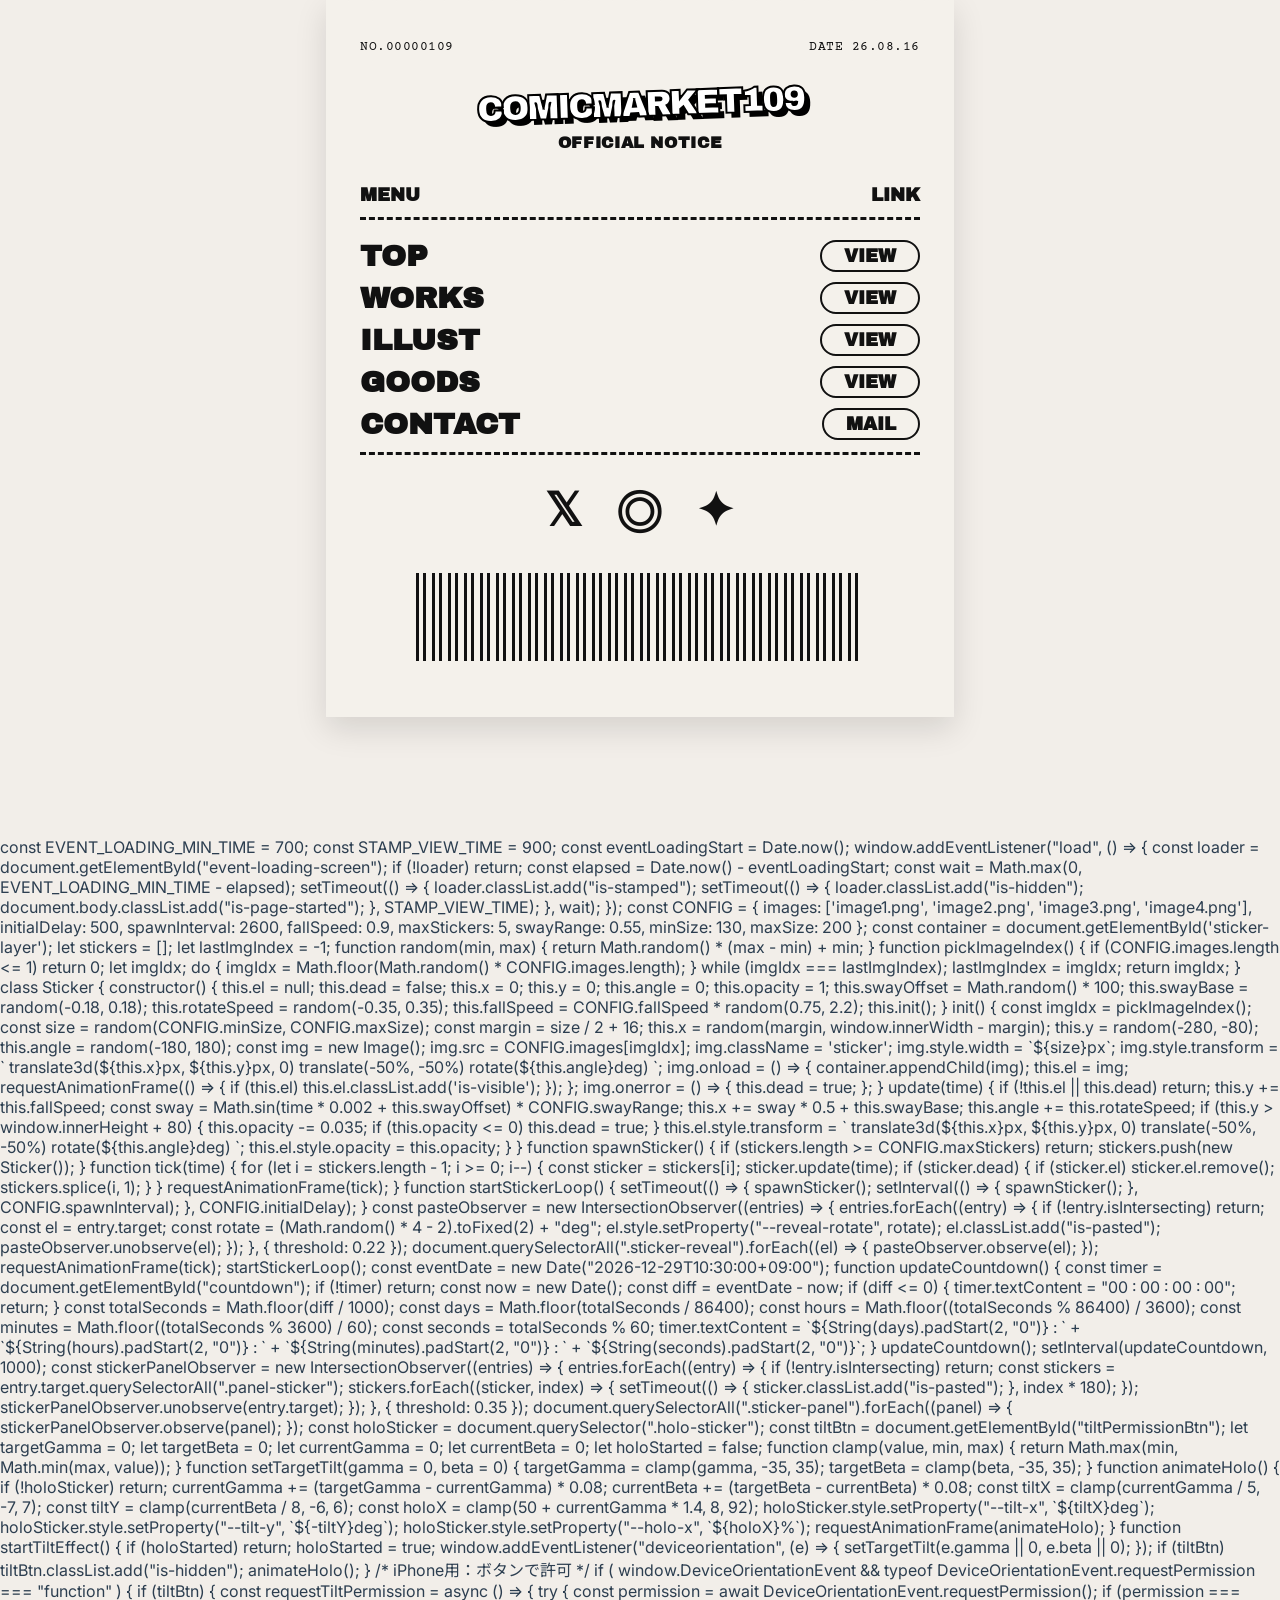
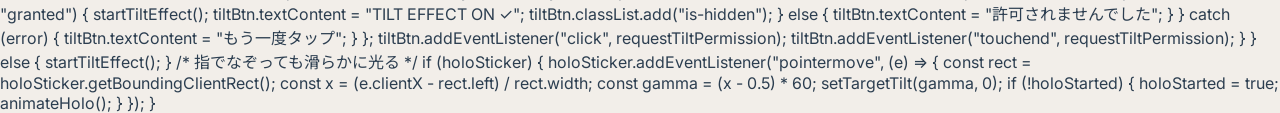
==== commit 3b22268a: "Update index.html" ====
--- a/index.html
+++ b/index.html
@@ -1501,6 +1501,11 @@
   </div>
 
   <script>
+    <script>
+if(localStorage.getItem("siteAuth")!=="ok"){
+ location.href="password.js";
+}
+</script>
     const EVENT_LOADING_MIN_TIME = 700;
     const STAMP_VIEW_TIME = 900;
     const eventLoadingStart = Date.now();
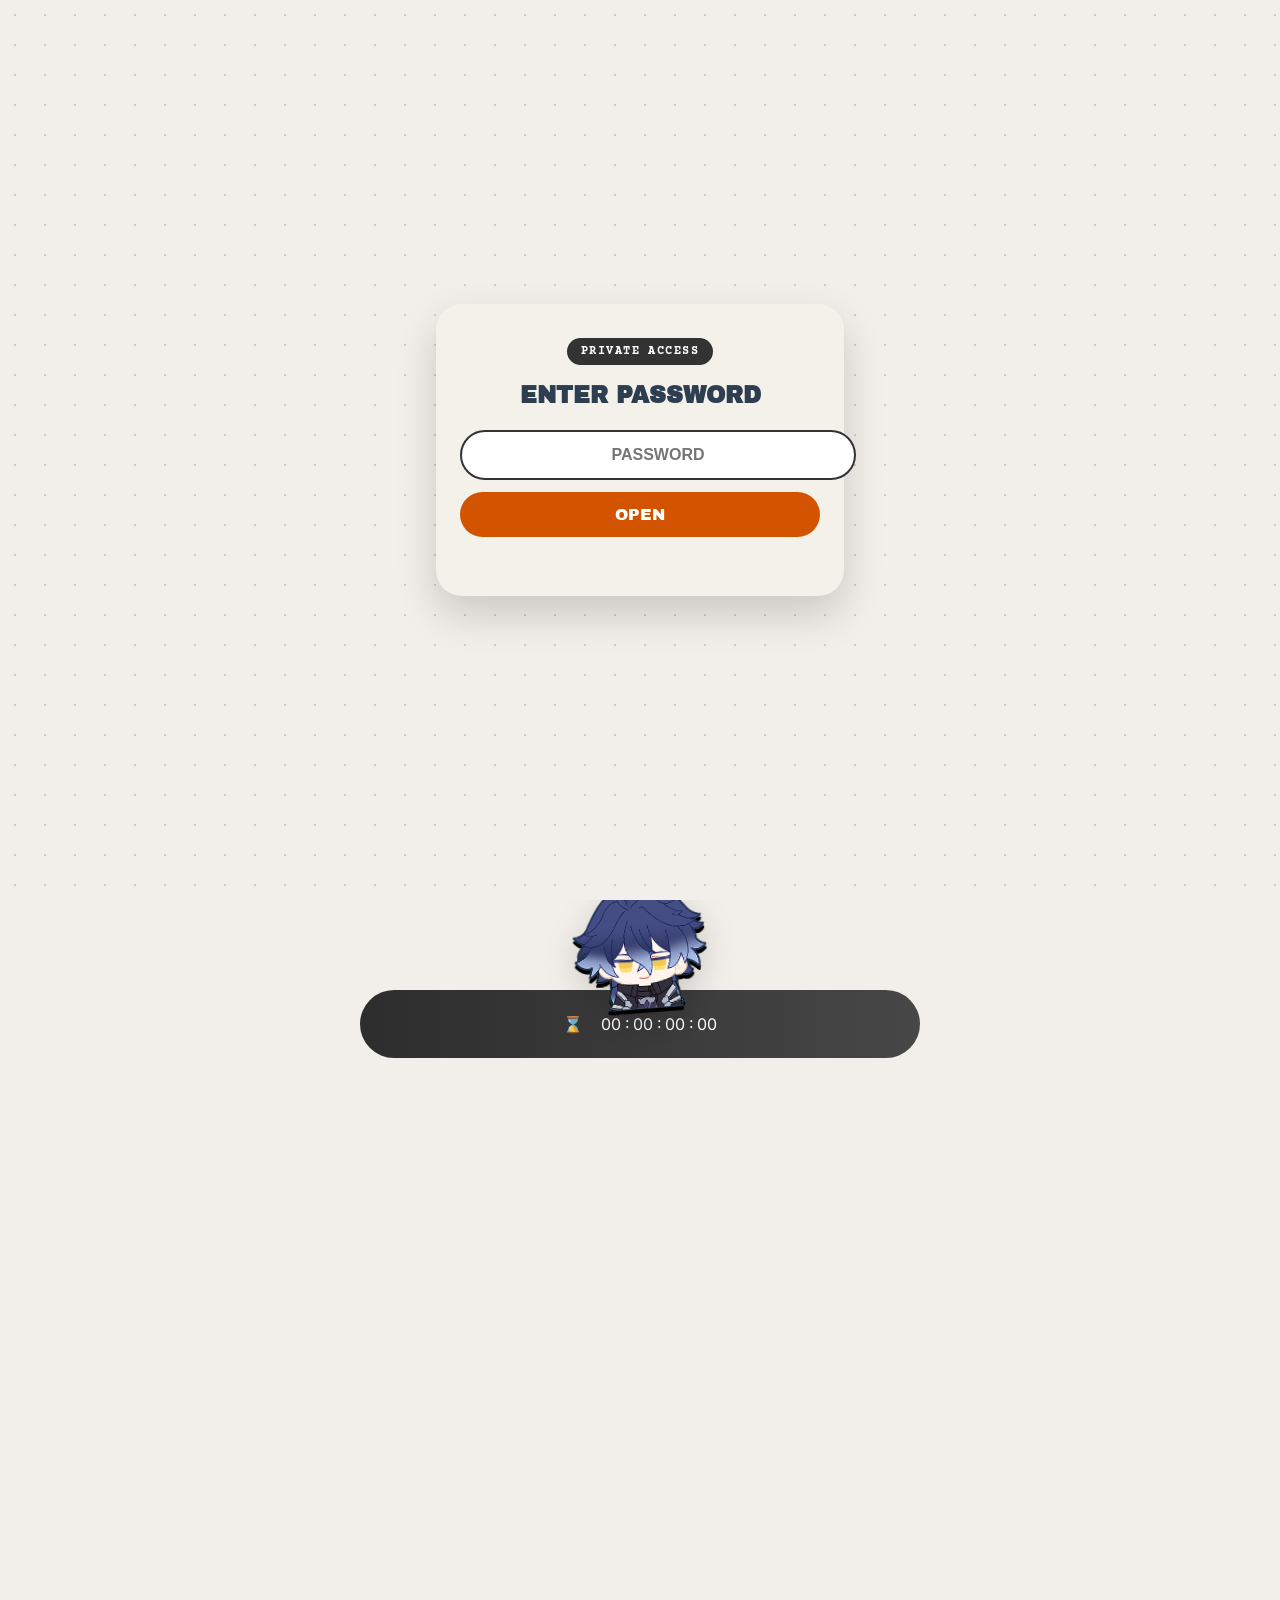
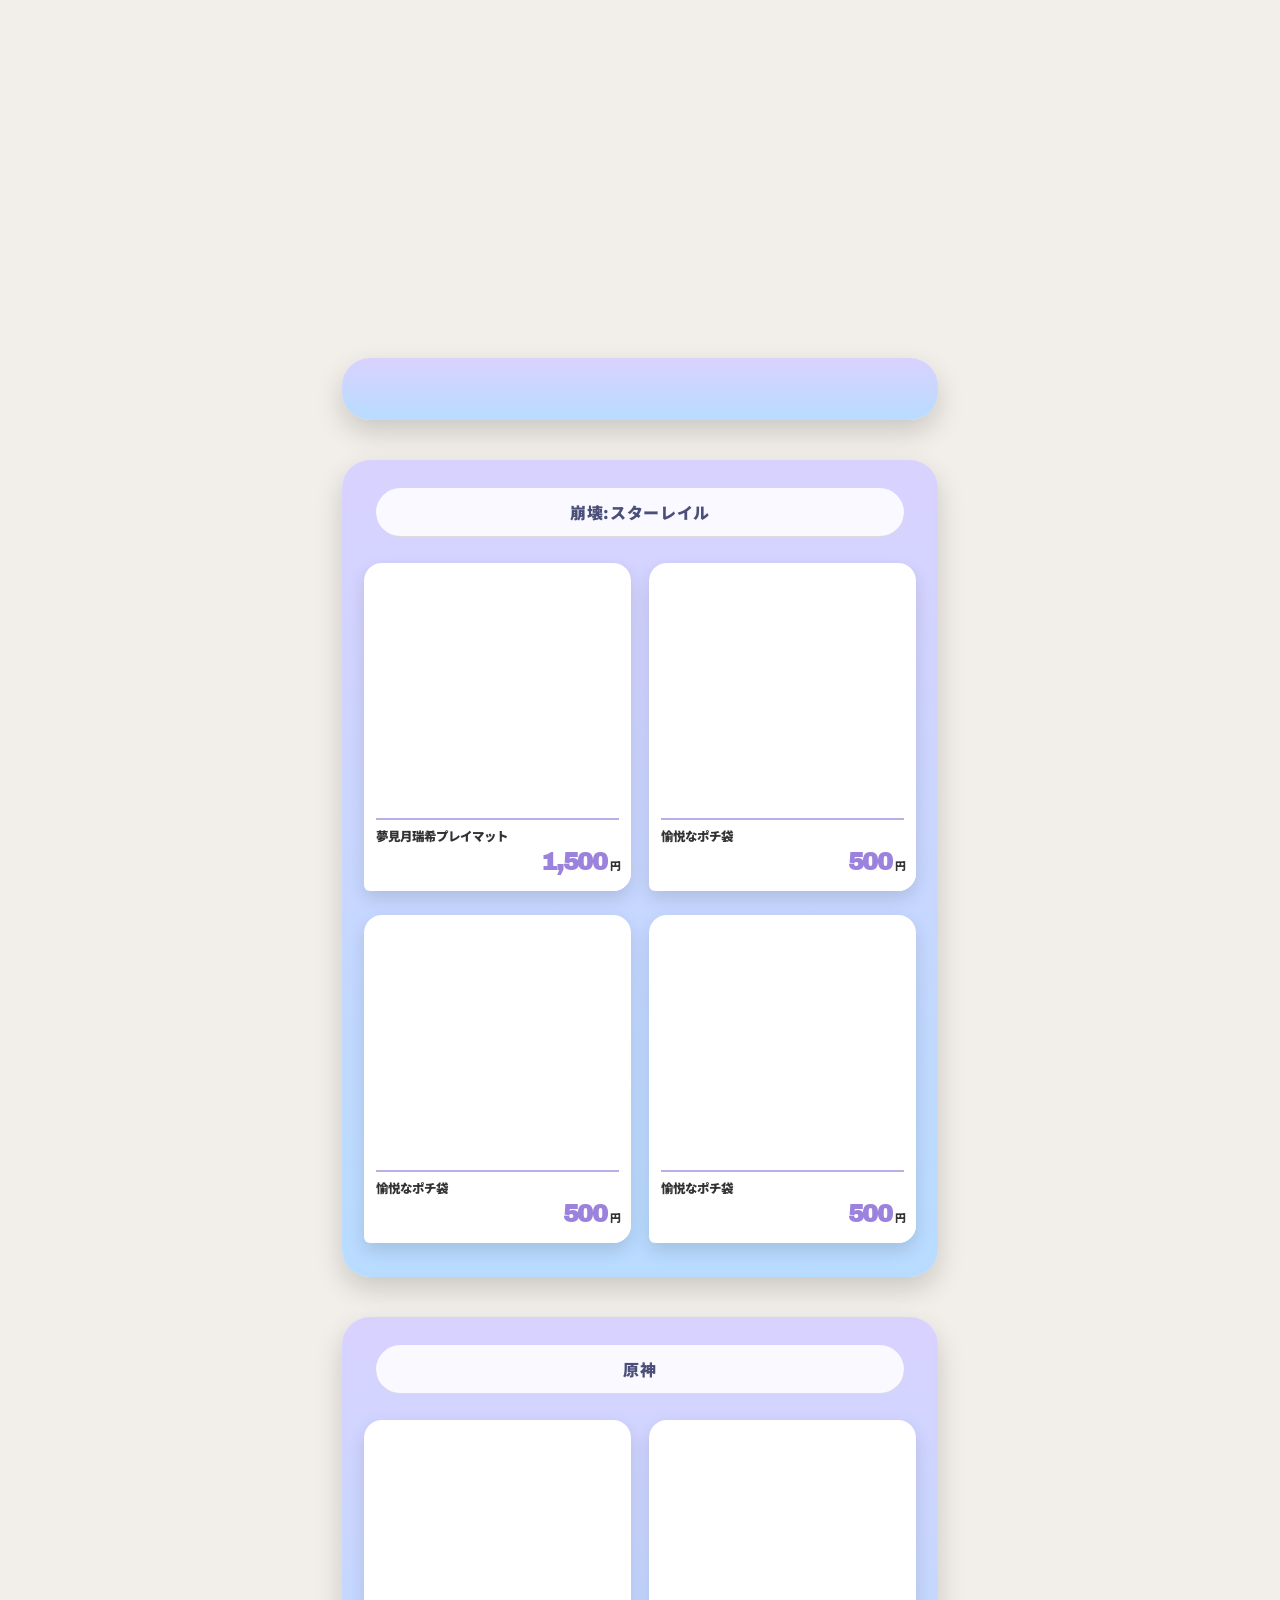
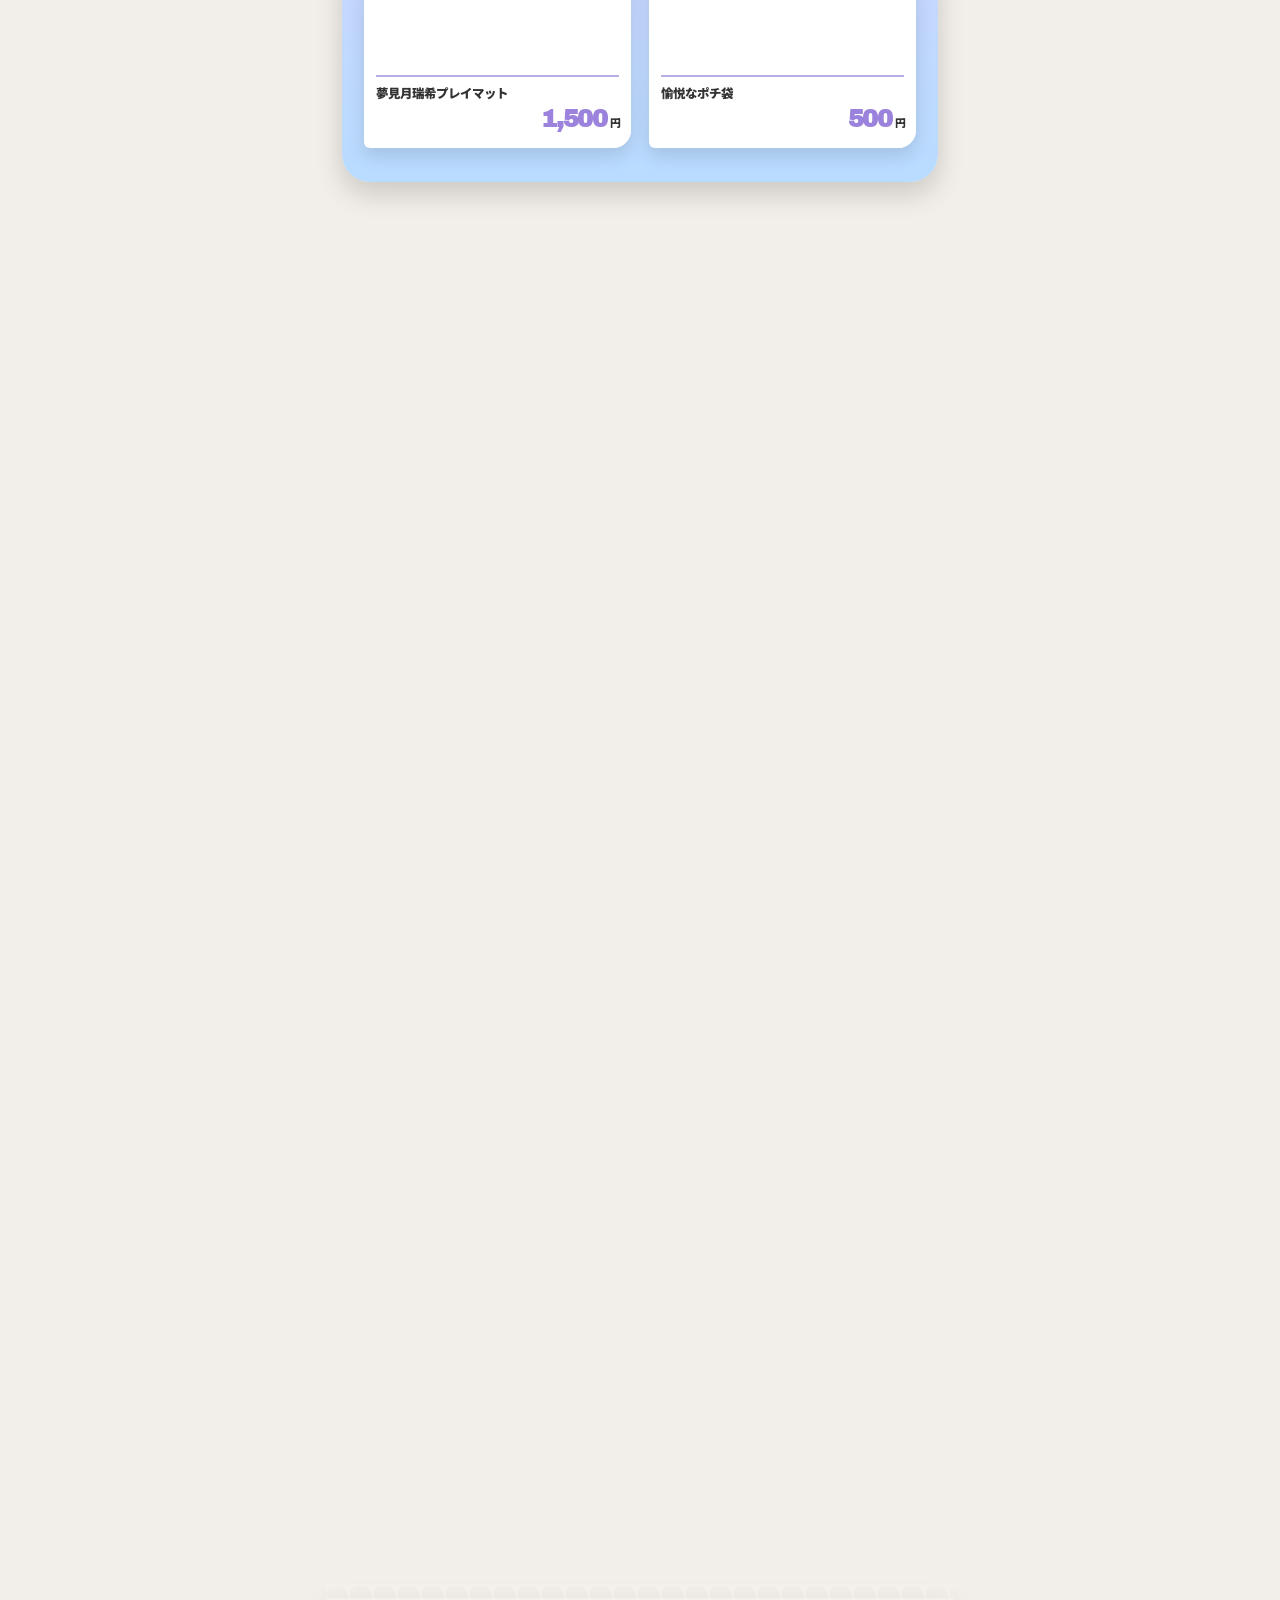
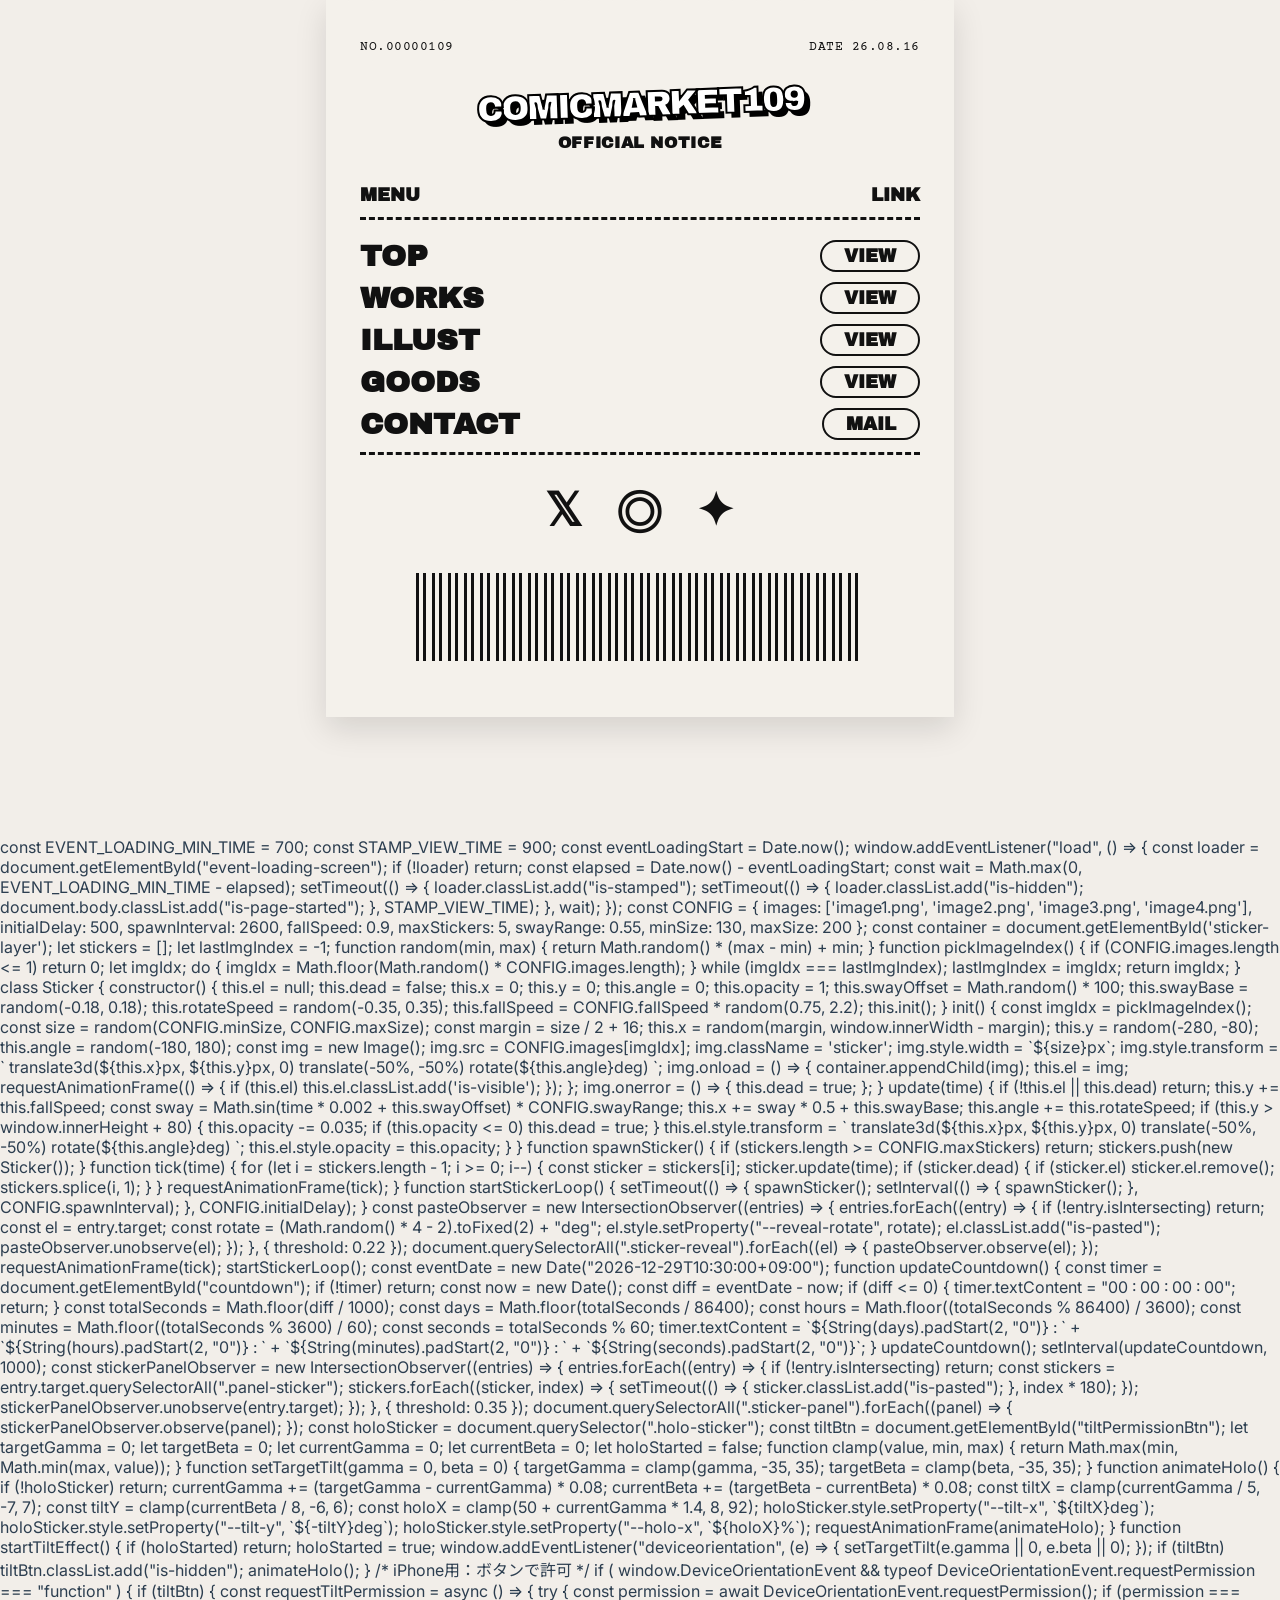
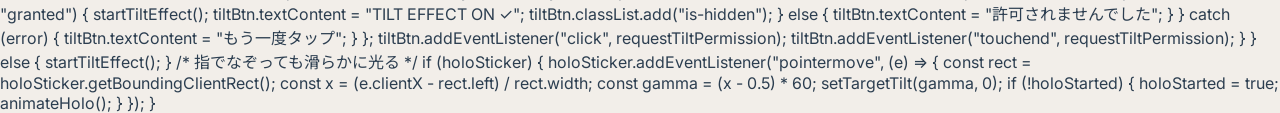
==== commit 1dc5bfa5: "Update index.html" ====
--- a/index.html
+++ b/index.html
@@ -1501,10 +1501,7 @@
   </div>
 
   <script>
-    <script>
-if(localStorage.getItem("siteAuth")!=="ok"){
- location.href="password.js";
-}
+ 
 </script>
     const EVENT_LOADING_MIN_TIME = 700;
     const STAMP_VIEW_TIME = 900;
@@ -1834,6 +1831,6 @@
   });
 }
   </script>
-<script src=password.js"></script>
+<script src="password.js"></script>
 </body>
 </html>
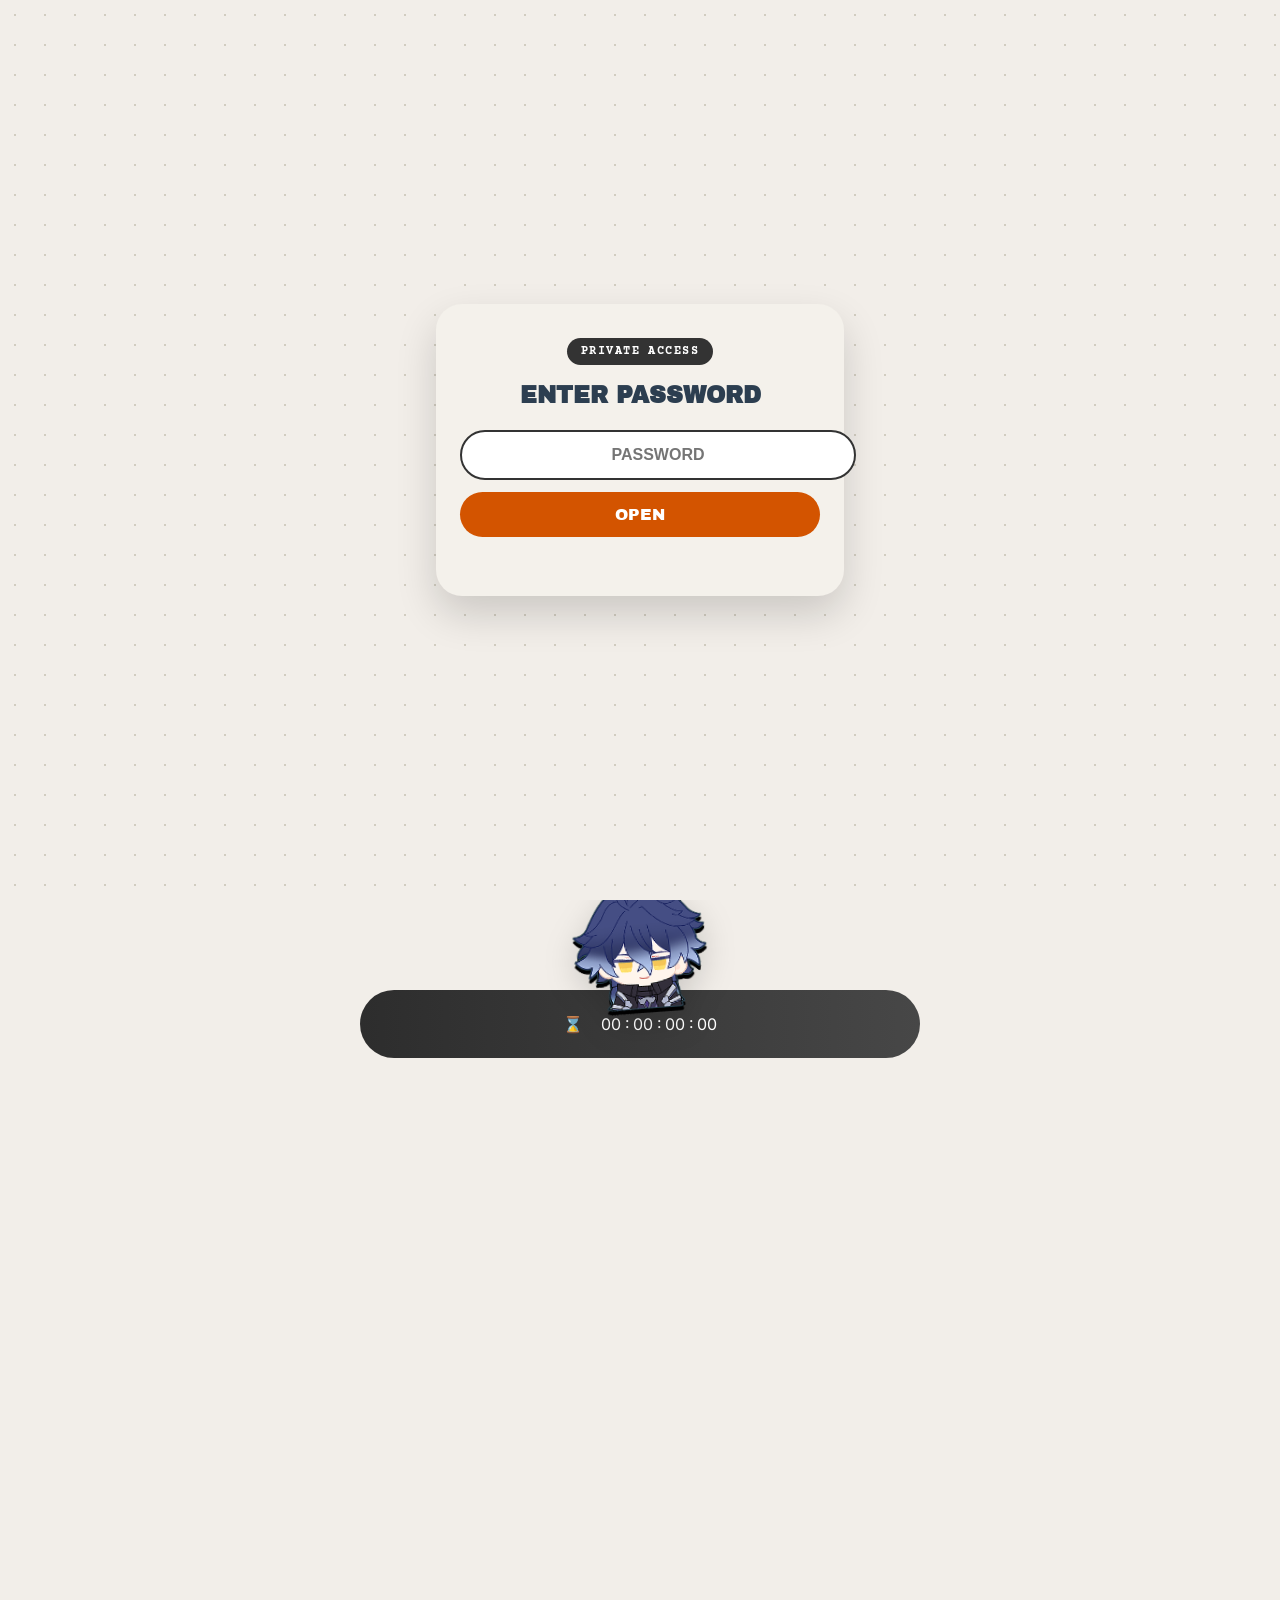
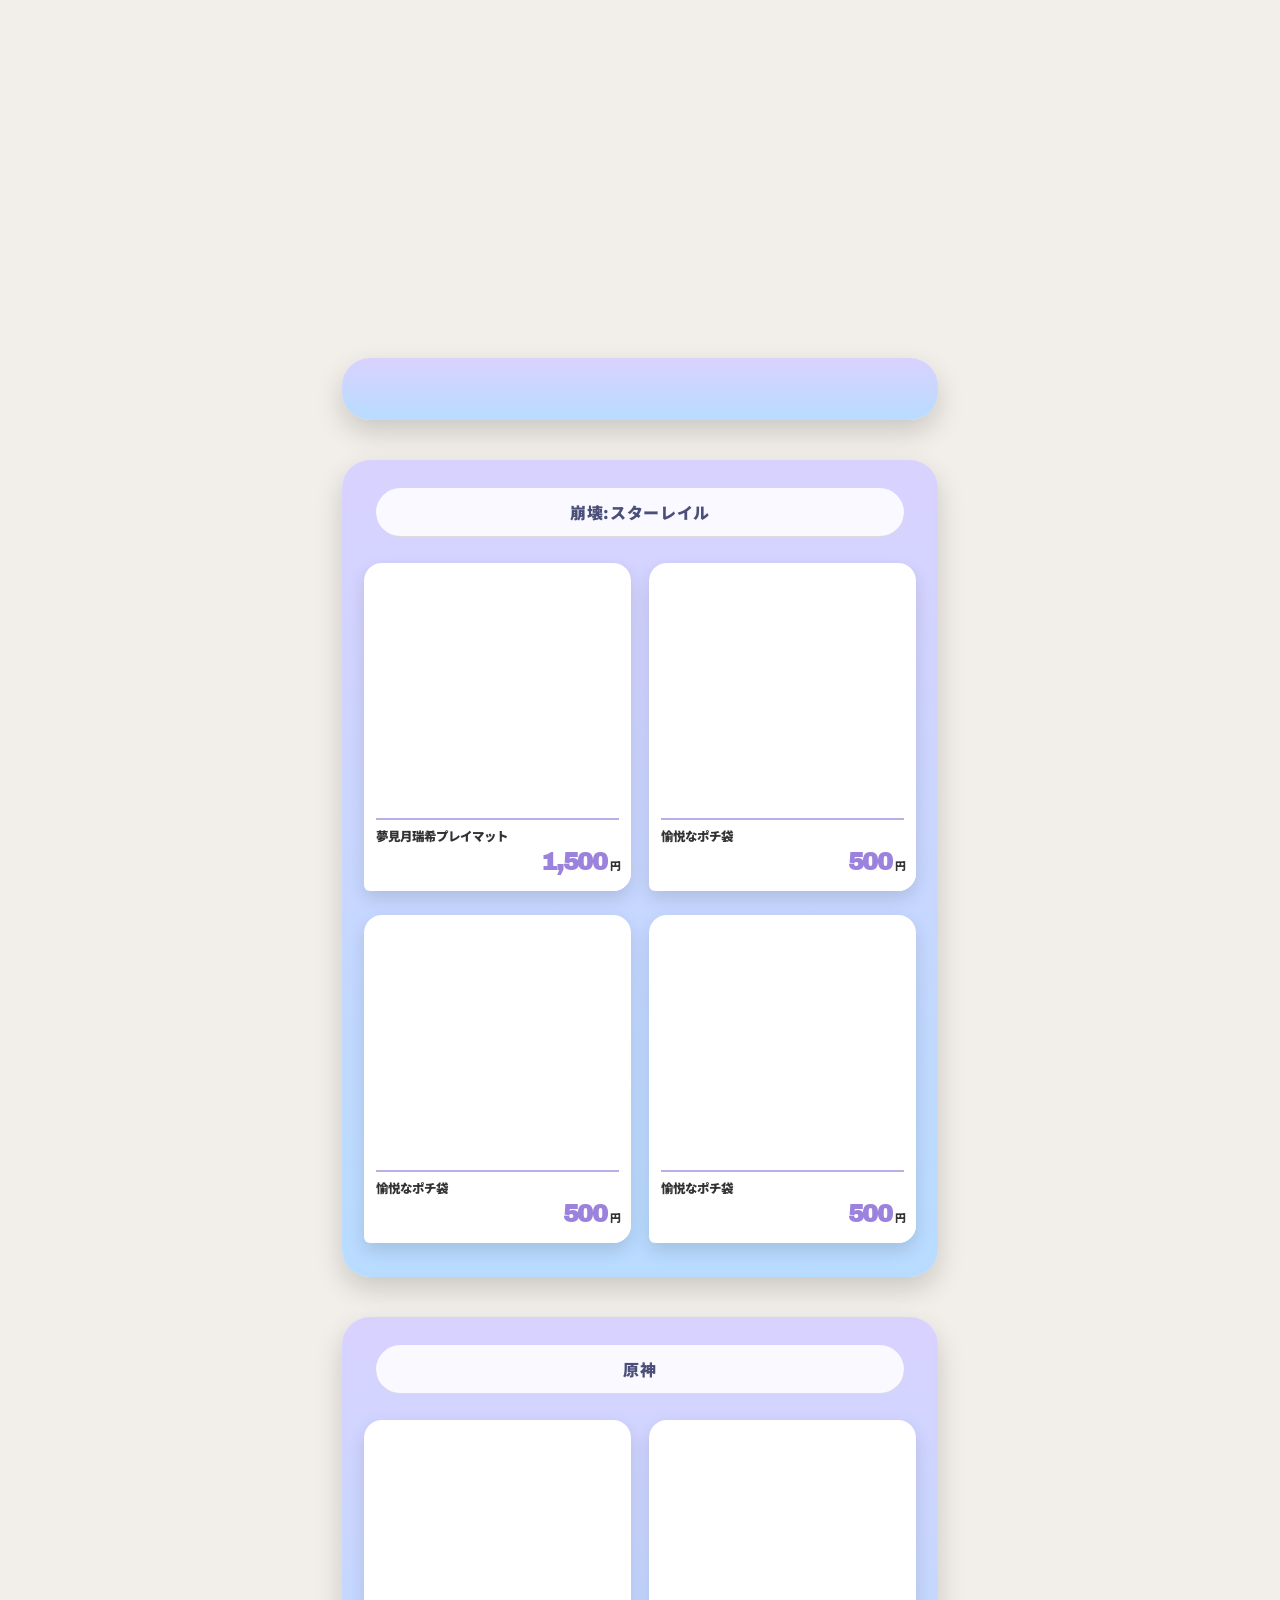
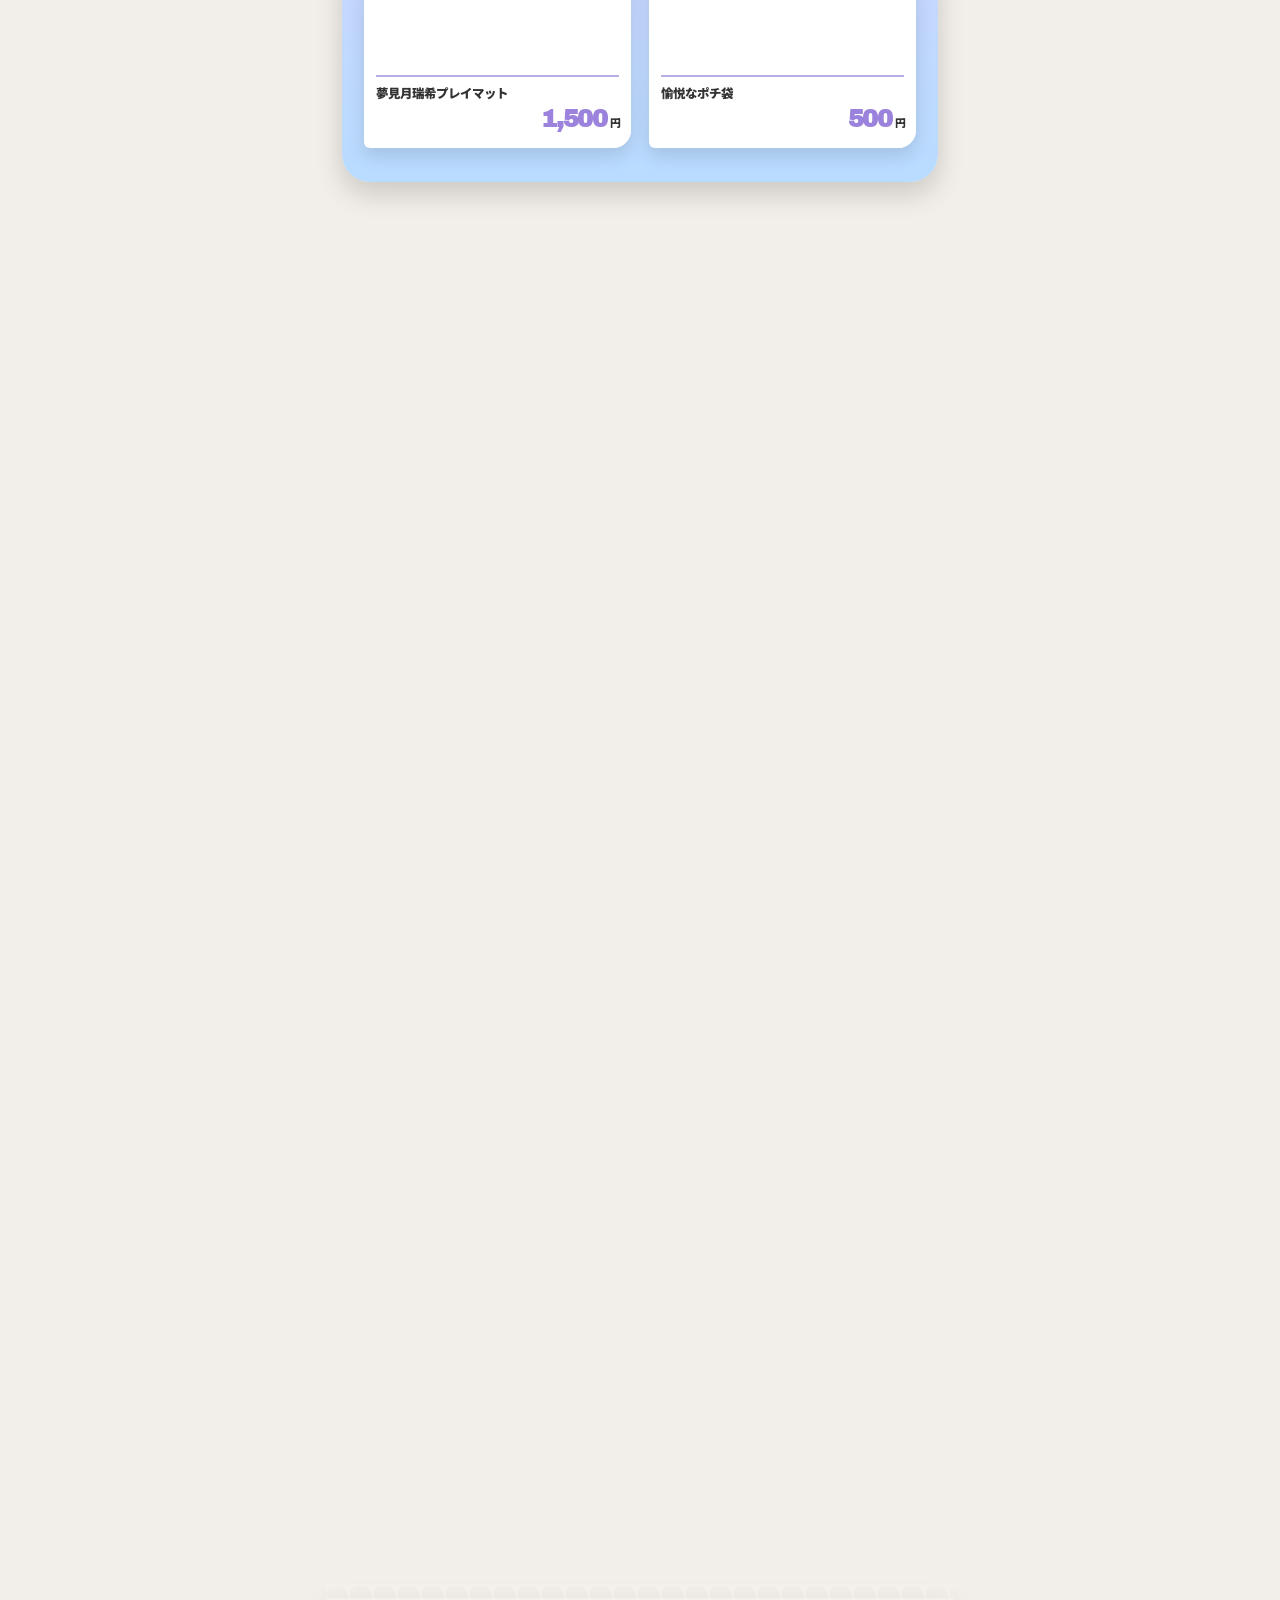
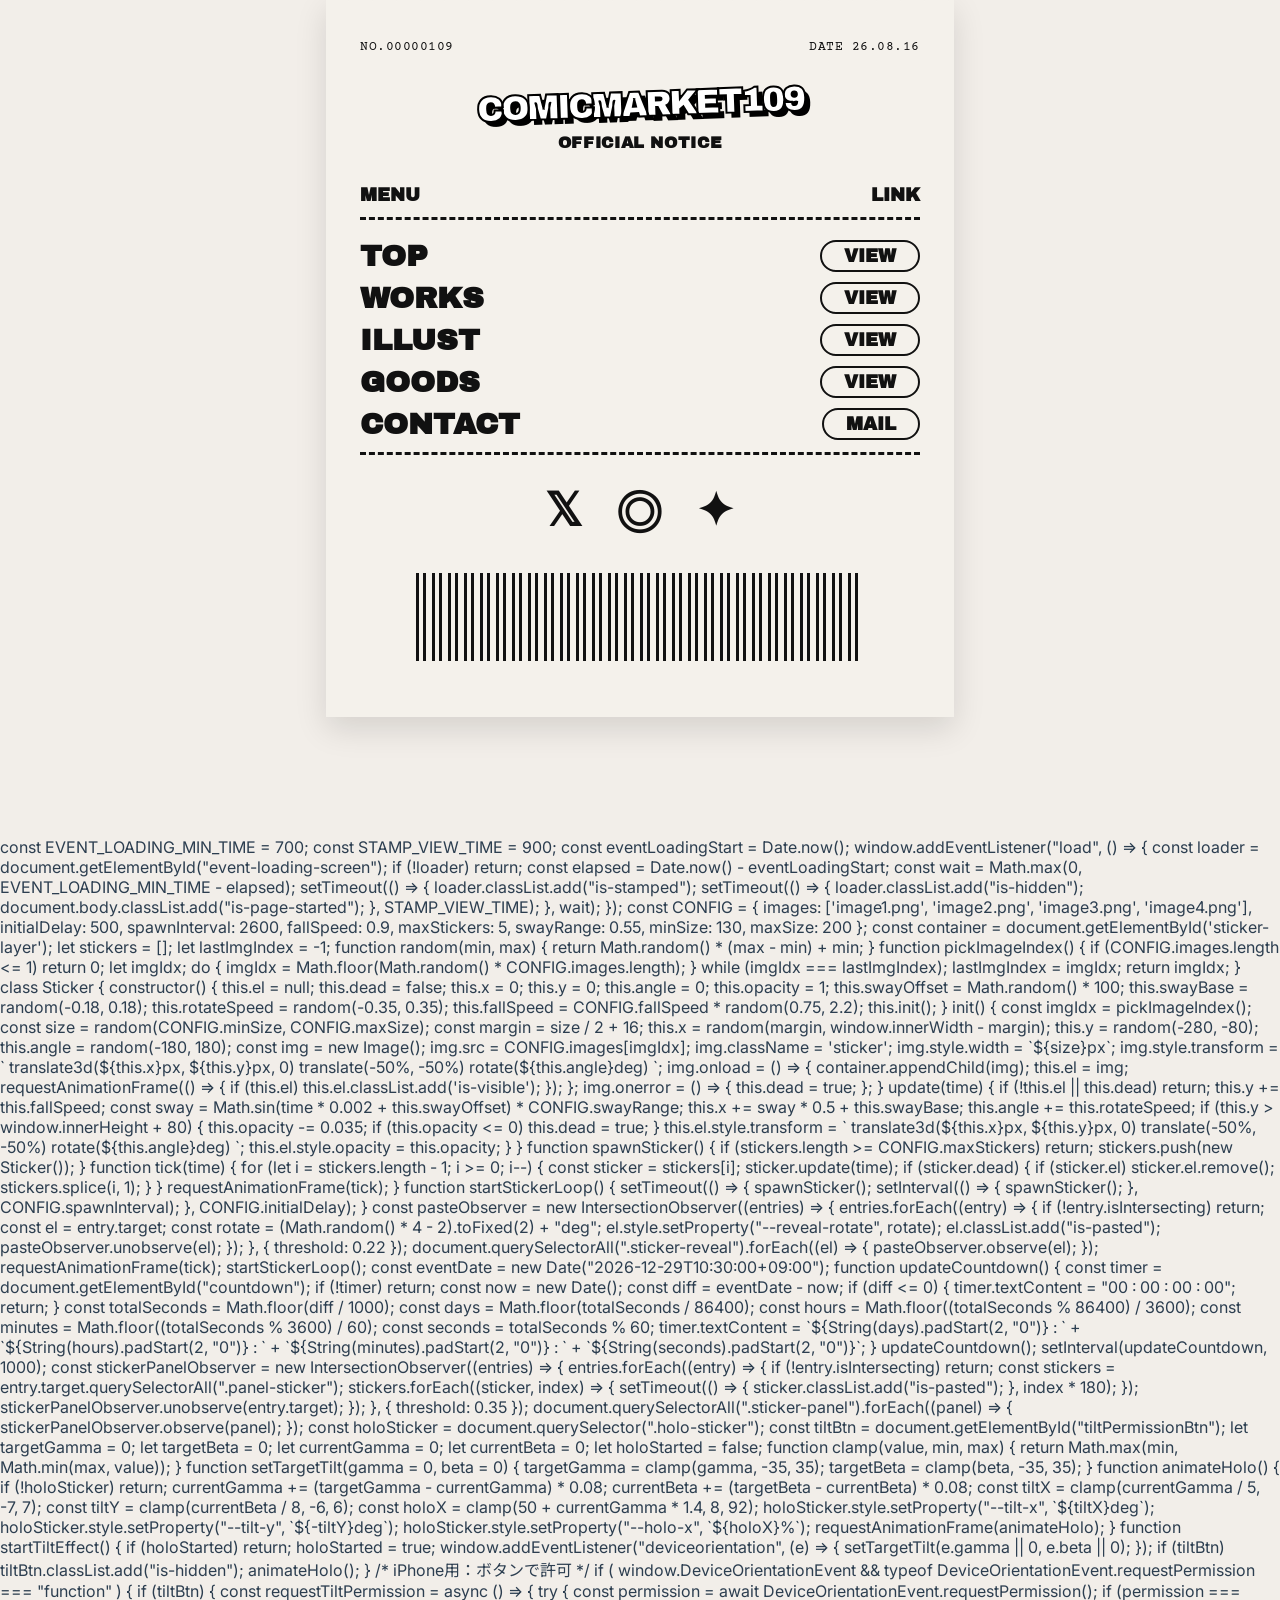
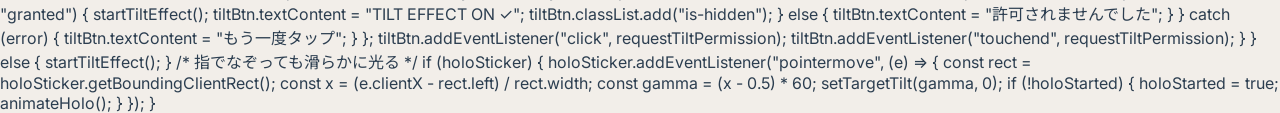
==== commit ccb0f4f5: "Update index.html" ====
--- a/index.html
+++ b/index.html
@@ -1266,7 +1266,11 @@
   pointer-events: auto;
   touch-action: manipulation;
 }
-
+#event-loading-screen.is-hidden {
+  opacity: 0;
+  visibility: hidden;
+  pointer-events: none;
+}
   </style>
 </head>
 
@@ -1832,5 +1836,14 @@
 }
   </script>
 <script src="password.js"></script>
+    <script>
+  setTimeout(() => {
+    const loader = document.getElementById("event-loading-screen");
+    if (loader) {
+      loader.classList.add("is-hidden");
+    }
+    document.body.classList.add("is-page-started");
+  }, 1800);
+</script>
 </body>
 </html>
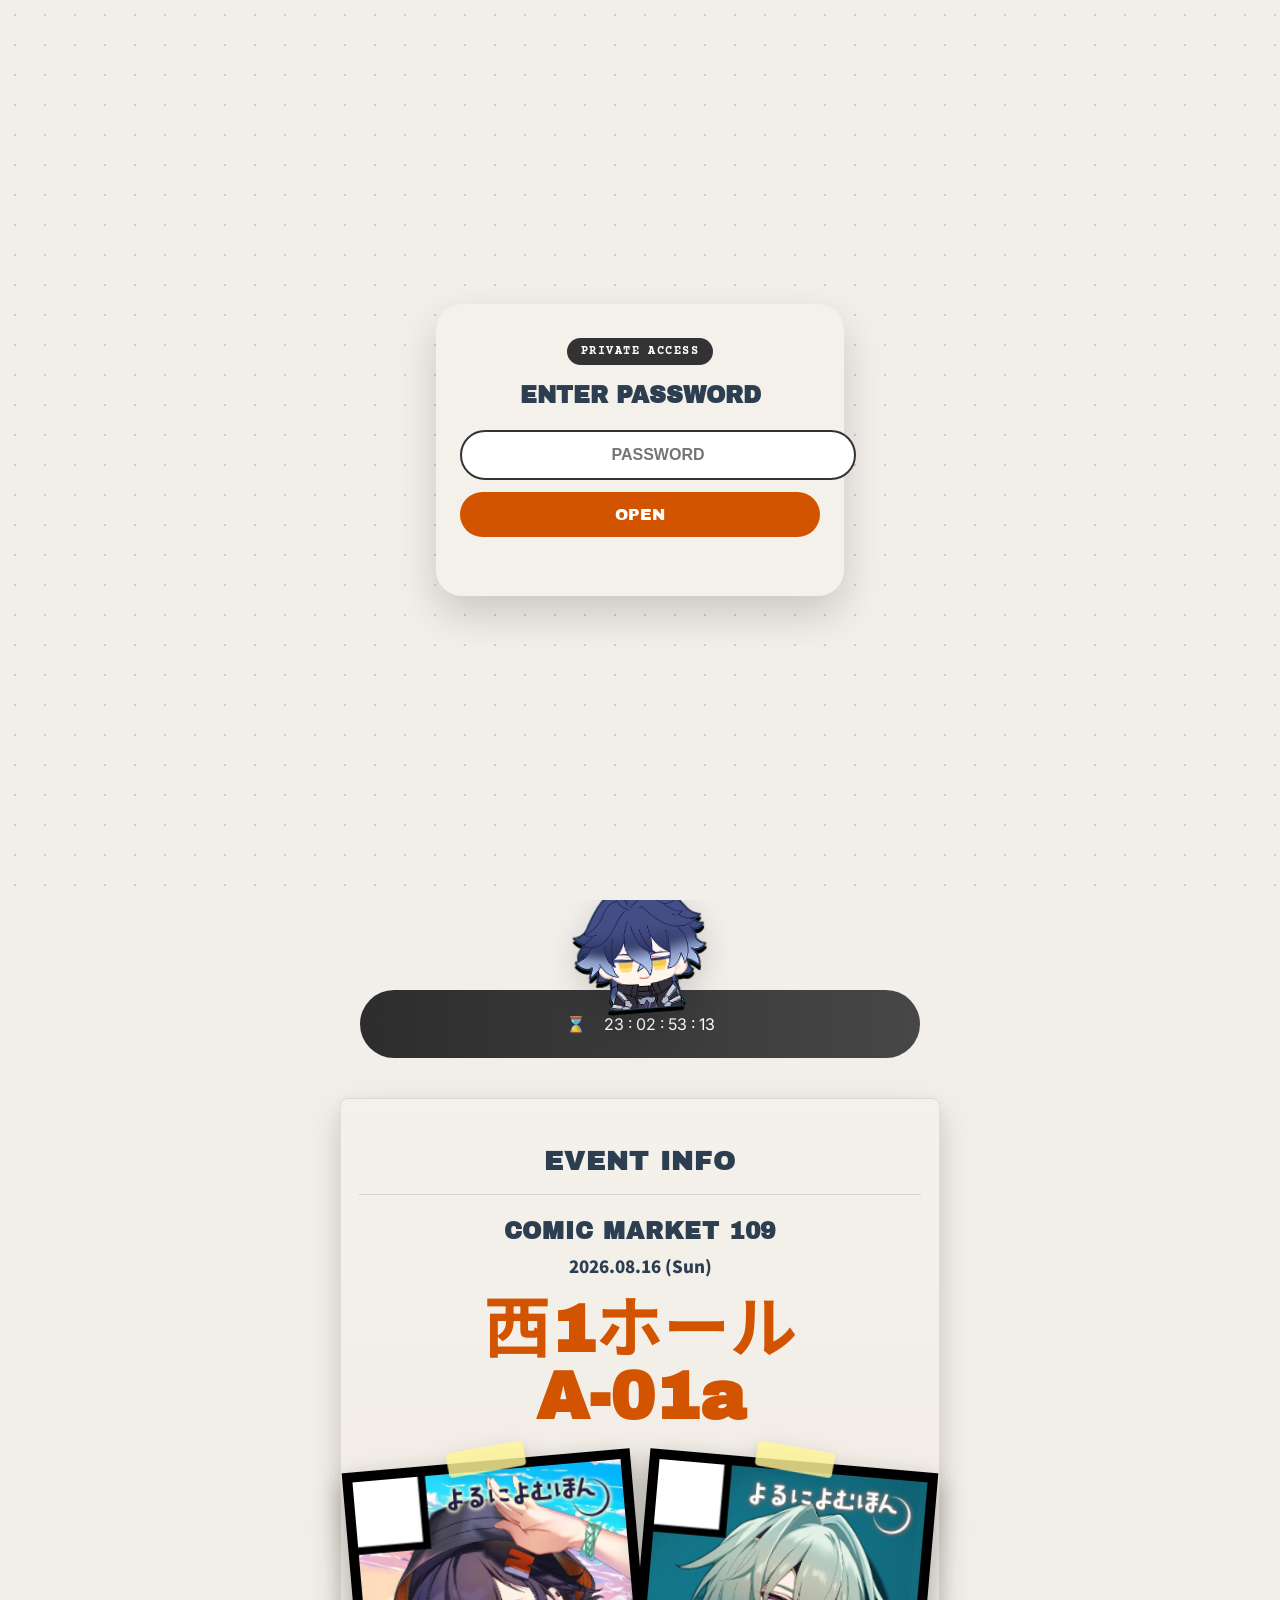
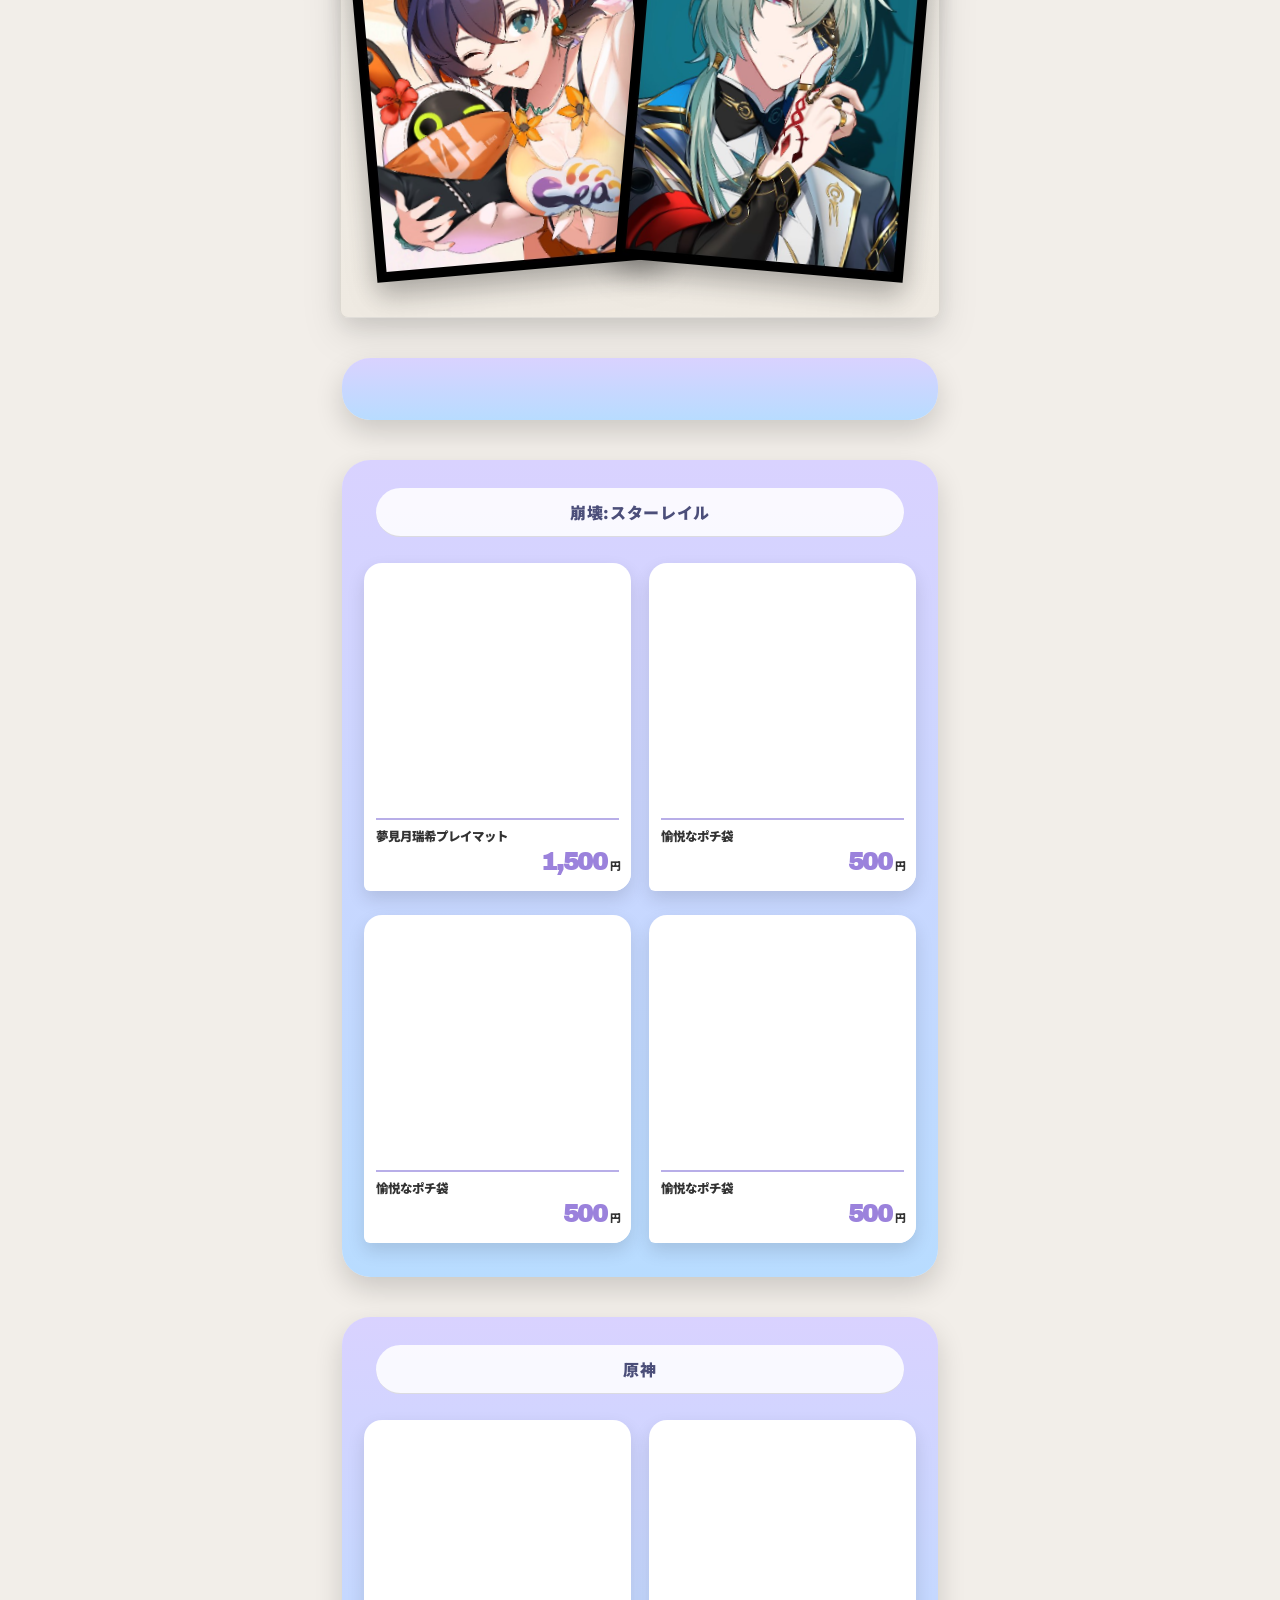
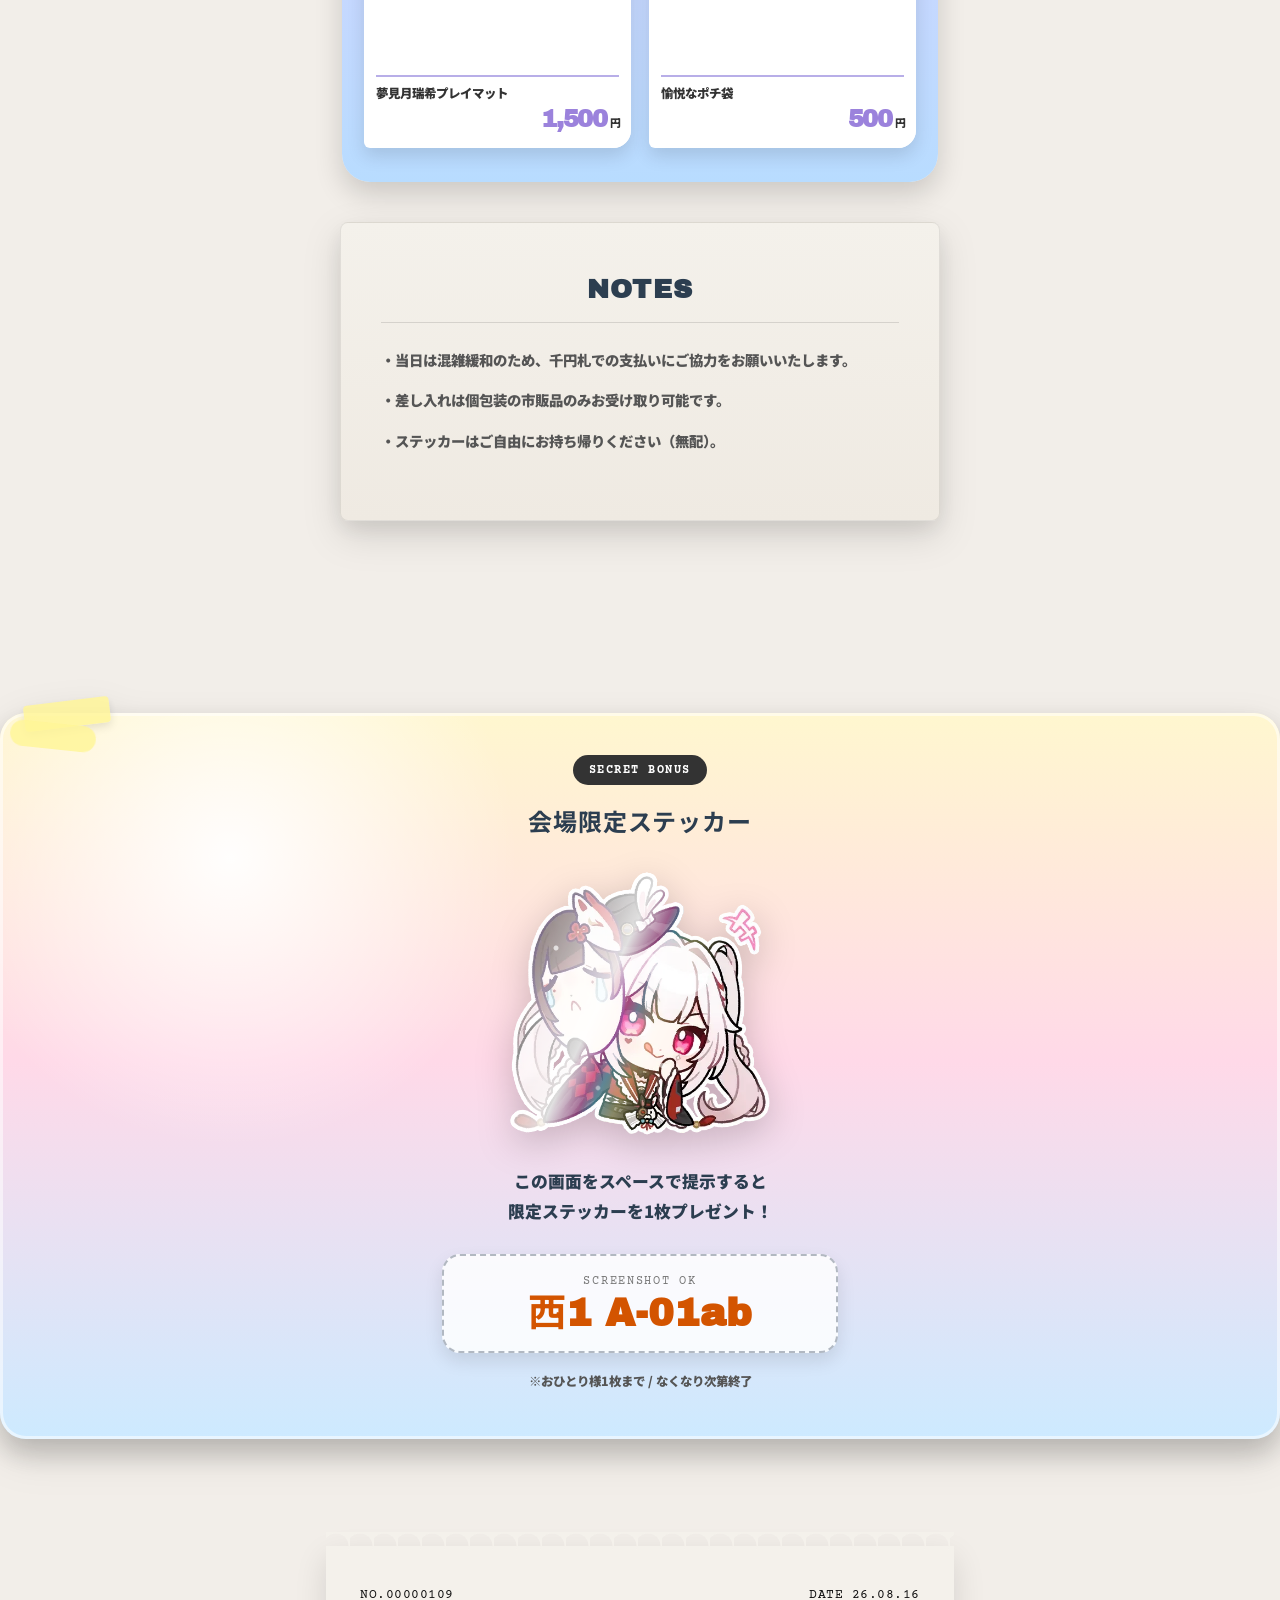
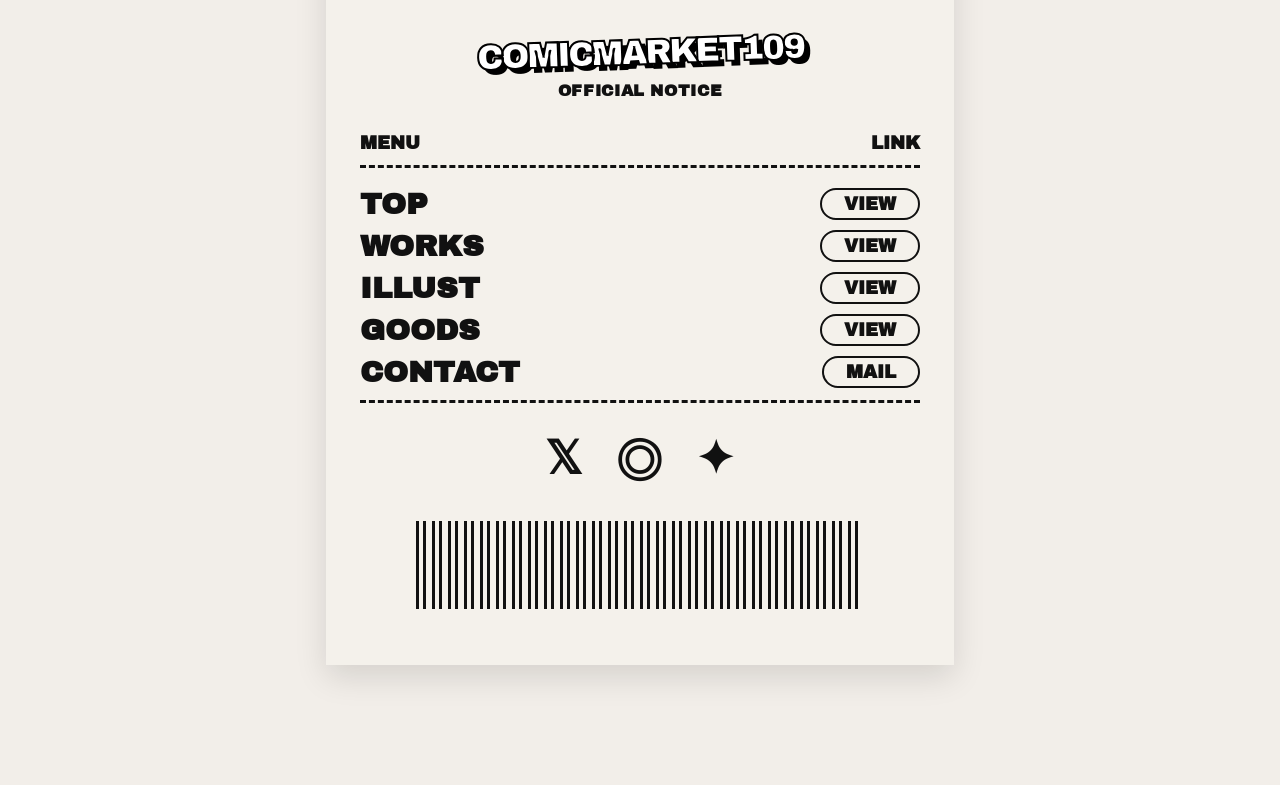
==== commit b75d106f: "Update index.html" ====
--- a/index.html
+++ b/index.html
@@ -1505,8 +1505,7 @@
   </div>
 
   <script>
- 
-</script>
+
     const EVENT_LOADING_MIN_TIME = 700;
     const STAMP_VIEW_TIME = 900;
     const eventLoadingStart = Date.now();
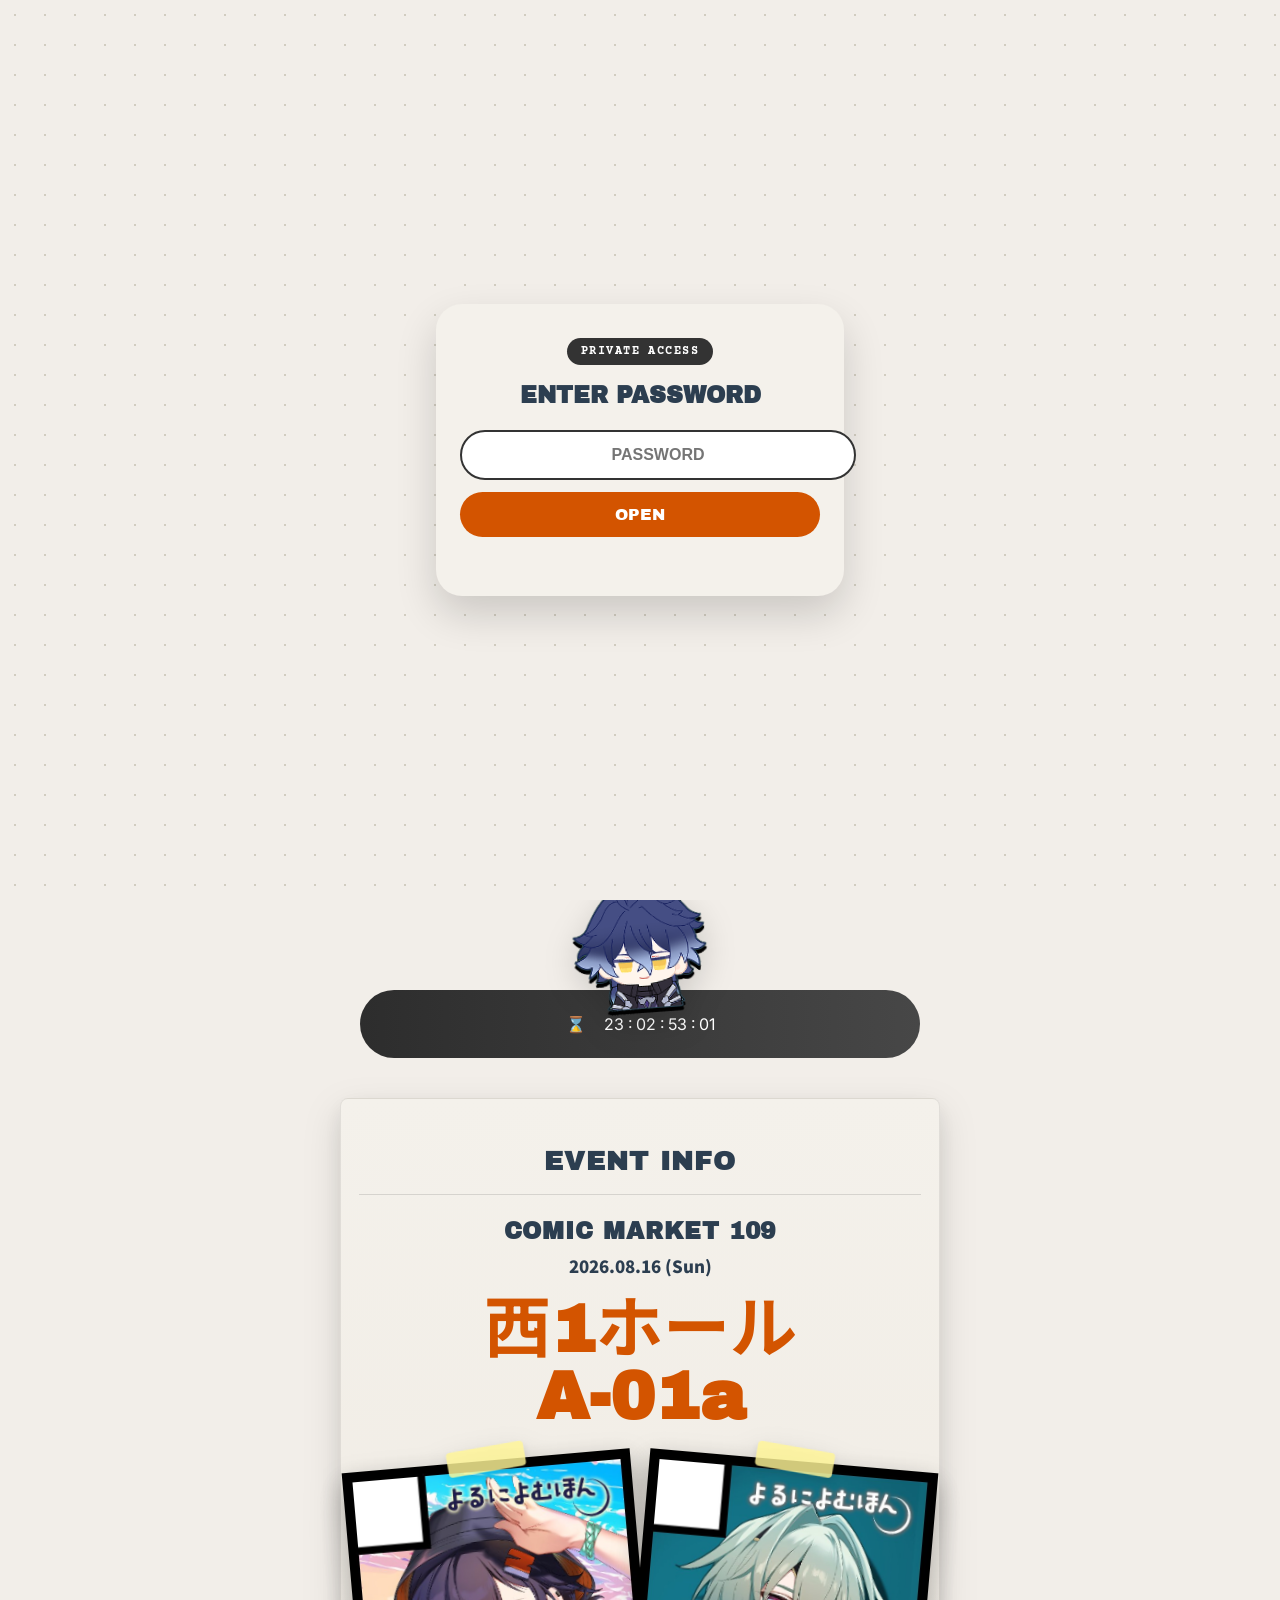
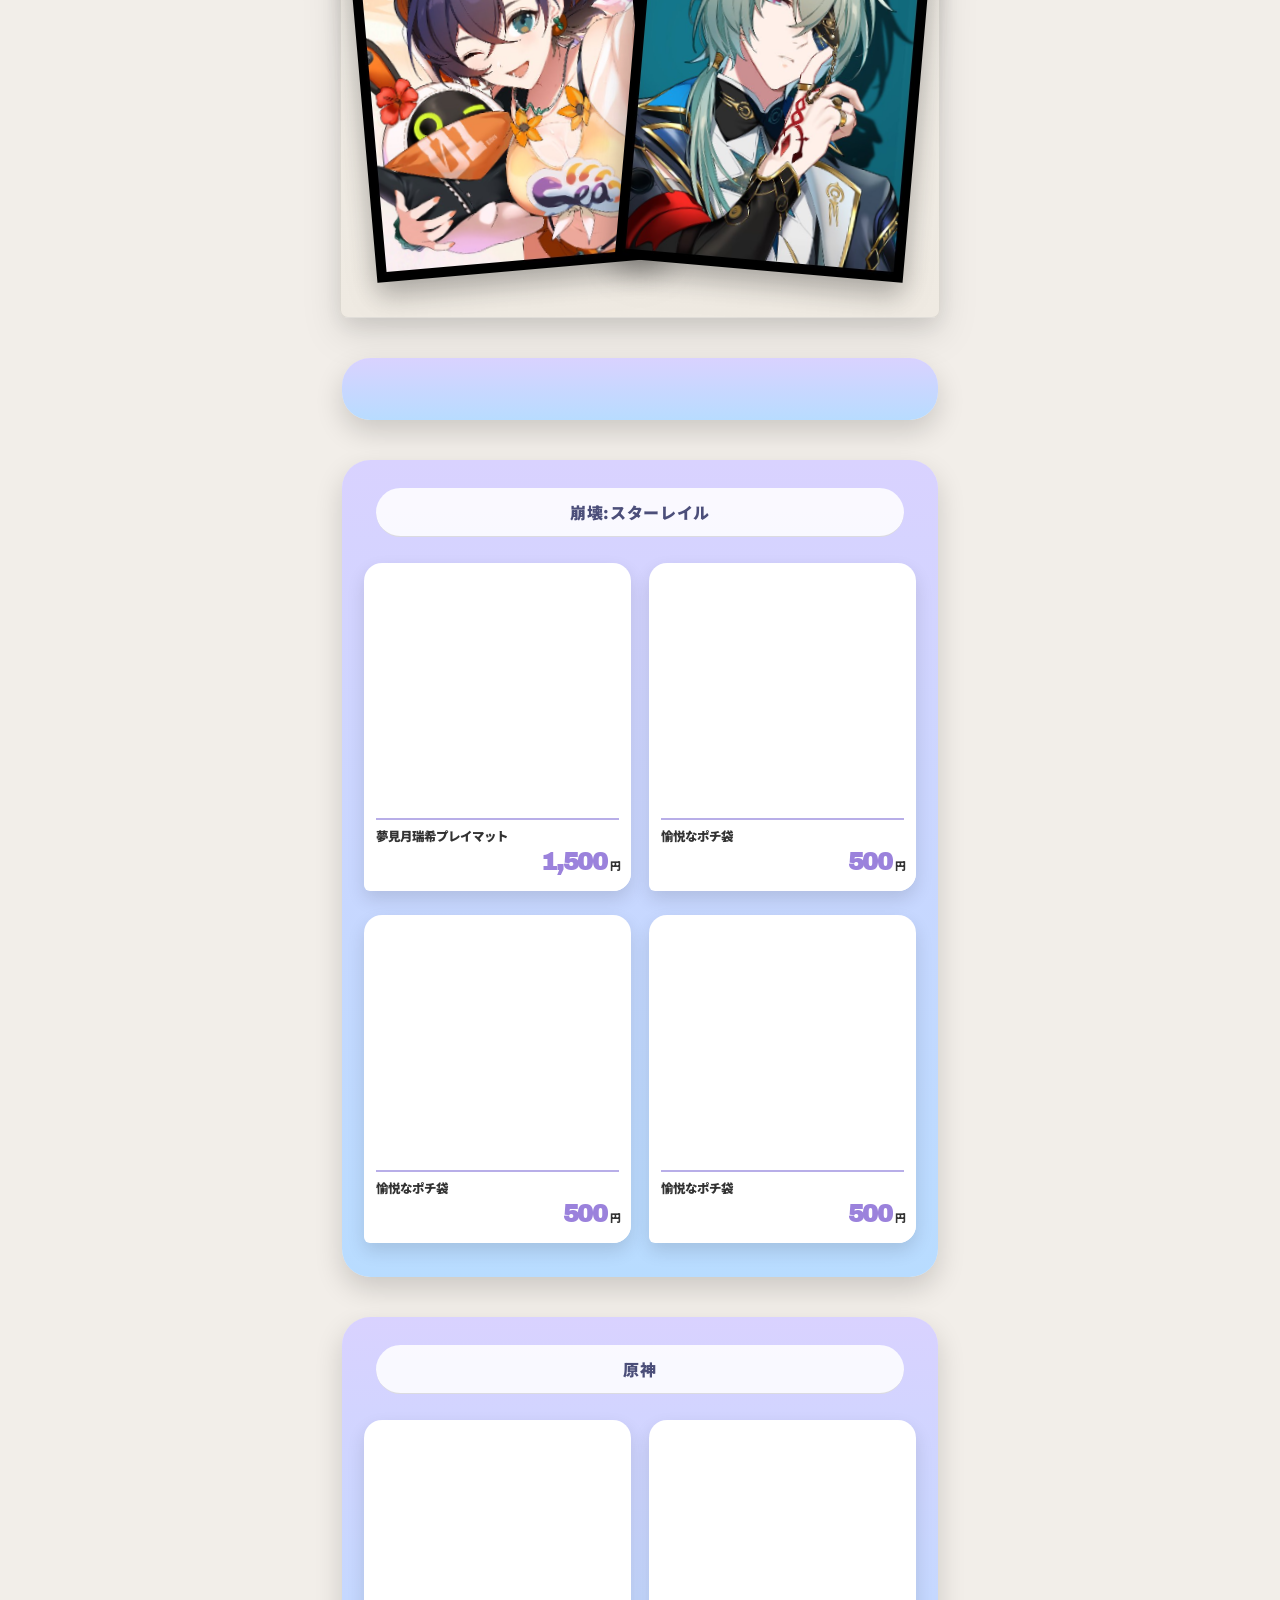
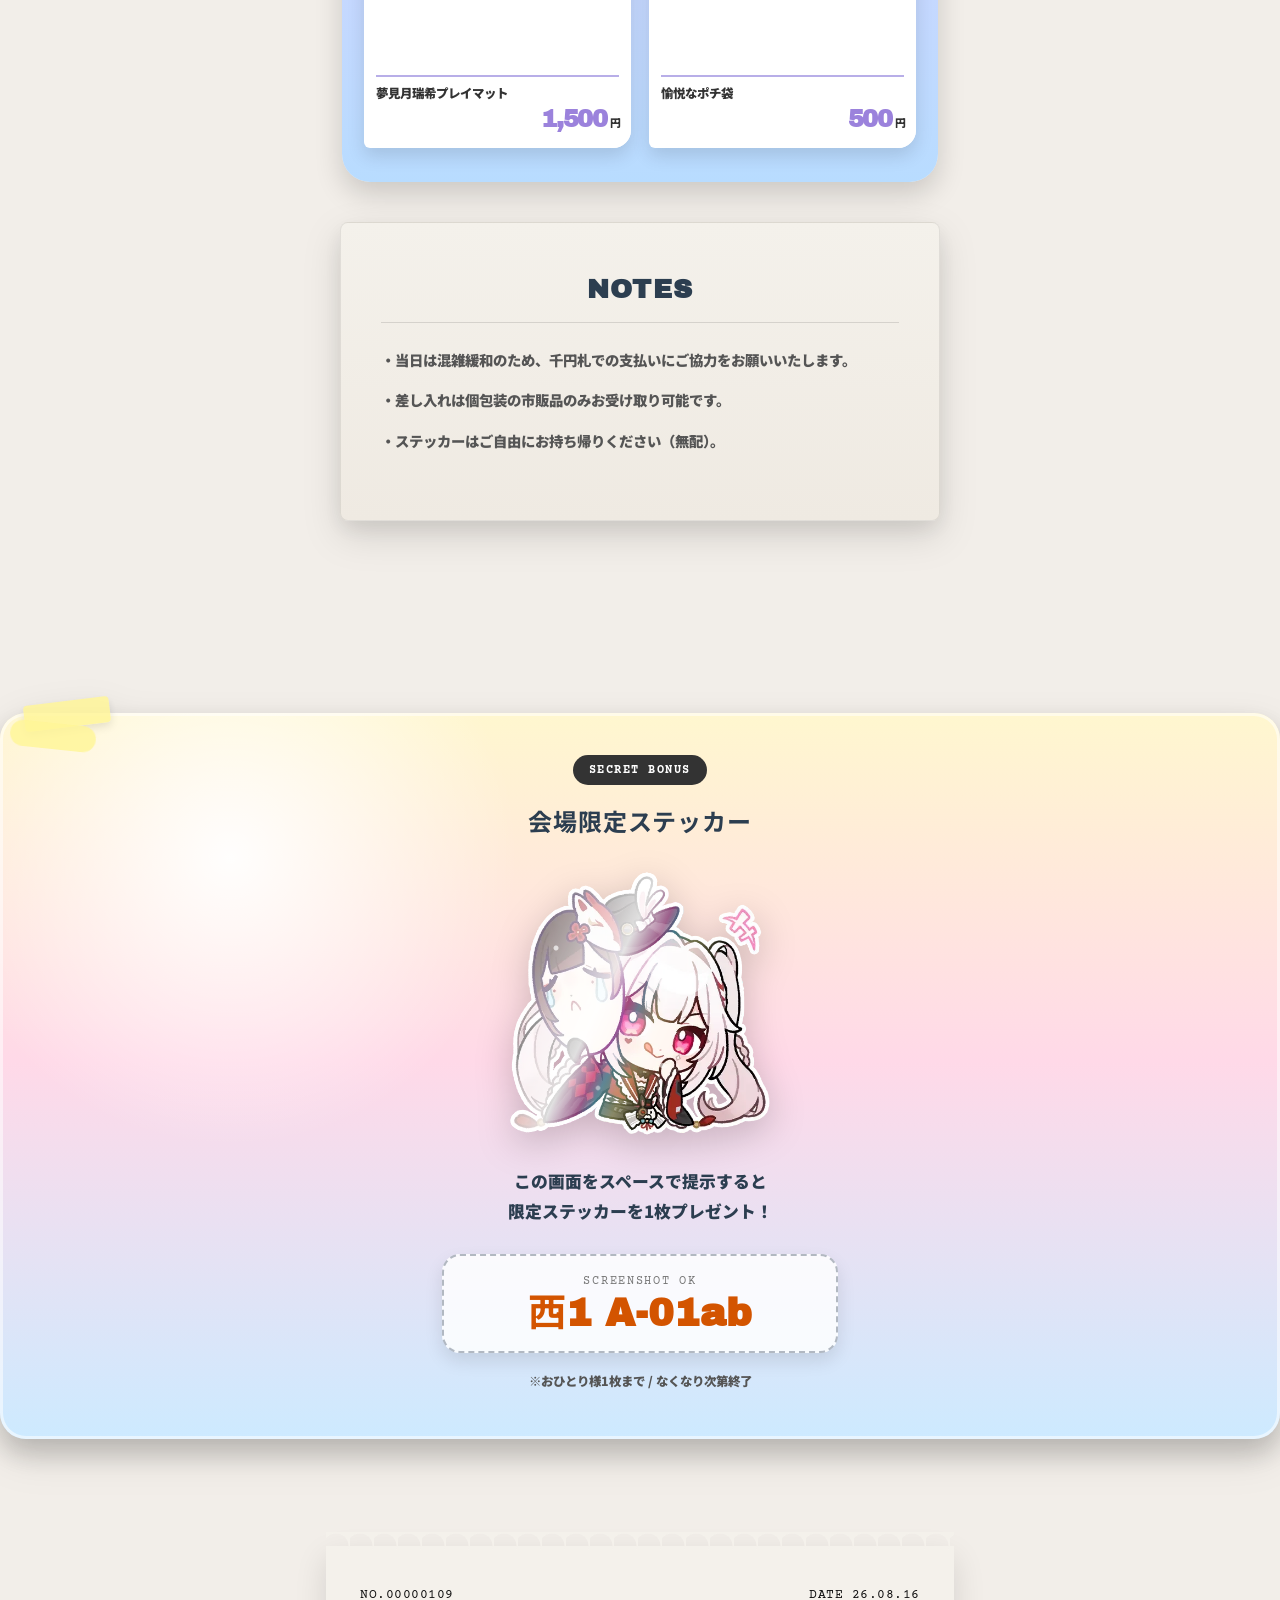
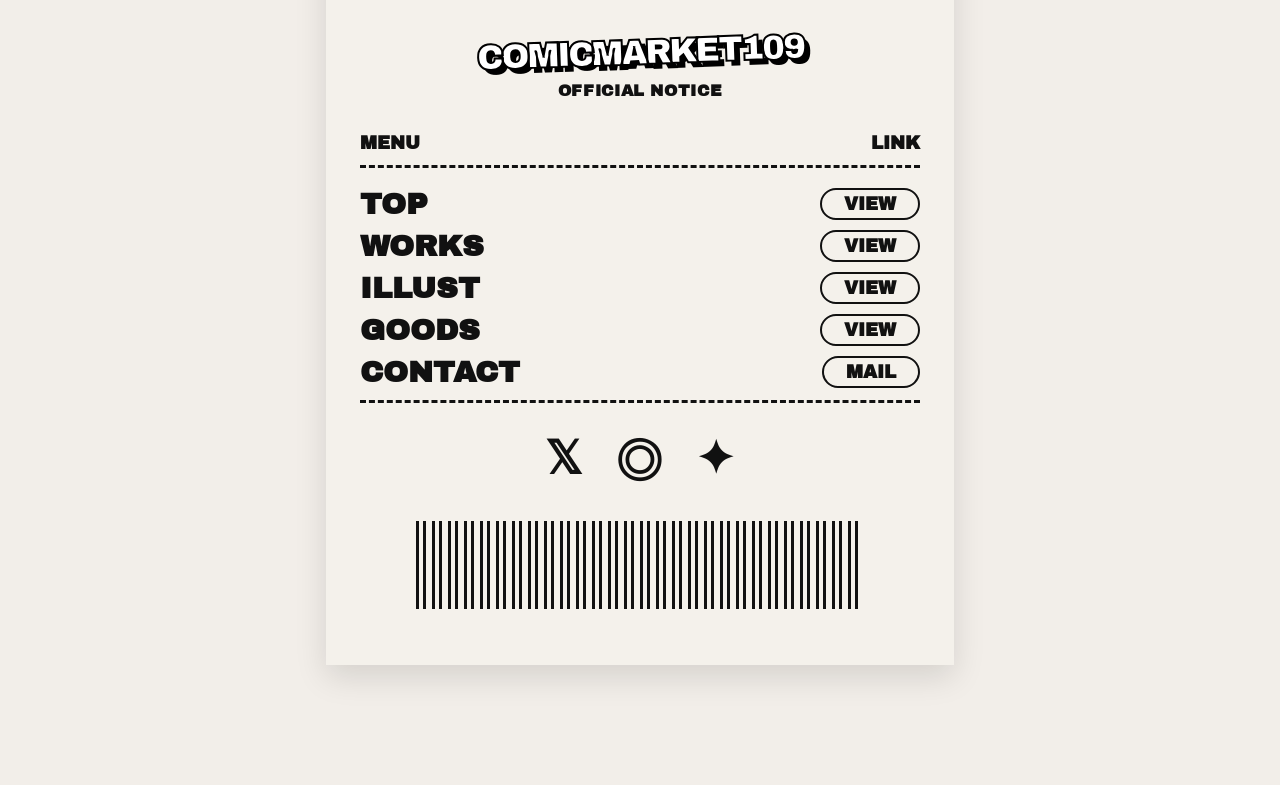
==== commit 37475794: "Update index.html" ====
--- a/index.html
+++ b/index.html
@@ -1504,188 +1504,185 @@
     </footer>
   </div>
 
-  <script>
-
-    const EVENT_LOADING_MIN_TIME = 700;
-    const STAMP_VIEW_TIME = 900;
-    const eventLoadingStart = Date.now();
-
-    window.addEventListener("load", () => {
-      const loader = document.getElementById("event-loading-screen");
-      if (!loader) return;
-
-      const elapsed = Date.now() - eventLoadingStart;
-      const wait = Math.max(0, EVENT_LOADING_MIN_TIME - elapsed);
-
-      setTimeout(() => {
-        loader.classList.add("is-stamped");
-
-        setTimeout(() => {
-          loader.classList.add("is-hidden");
-          document.body.classList.add("is-page-started");
-        }, STAMP_VIEW_TIME);
-      }, wait);
-    });
-
-    const CONFIG = {
-      images: ['image1.png', 'image2.png', 'image3.png', 'image4.png'],
-      initialDelay: 500,
-      spawnInterval: 2600,
-      fallSpeed: 0.9,
-      maxStickers: 5,
-      swayRange: 0.55,
-      minSize: 130,
-      maxSize: 200
+<script>
+const EVENT_LOADING_MIN_TIME = 700;
+const STAMP_VIEW_TIME = 900;
+const eventLoadingStart = Date.now();
+
+function hideEventLoader() {
+  const loader = document.getElementById("event-loading-screen");
+  if (loader) loader.classList.add("is-hidden");
+  document.body.classList.add("is-page-started");
+}
+
+document.addEventListener("DOMContentLoaded", () => {
+  setTimeout(() => {
+    const loader = document.getElementById("event-loading-screen");
+    if (loader) loader.classList.add("is-stamped");
+
+    setTimeout(hideEventLoader, STAMP_VIEW_TIME);
+  }, EVENT_LOADING_MIN_TIME);
+});
+
+/* 念のため、画像読み込み失敗しても必ず進む */
+setTimeout(hideEventLoader, 2400);
+
+const CONFIG = {
+  images: ["image1.png", "image2.png", "image3.png", "image4.png"],
+  initialDelay: 500,
+  spawnInterval: 2600,
+  fallSpeed: 0.9,
+  maxStickers: 5,
+  swayRange: 0.55,
+  minSize: 130,
+  maxSize: 200
+};
+
+const container = document.getElementById("sticker-layer");
+let stickers = [];
+let lastImgIndex = -1;
+
+function random(min, max) {
+  return Math.random() * (max - min) + min;
+}
+
+function pickImageIndex() {
+  if (CONFIG.images.length <= 1) return 0;
+
+  let imgIdx;
+  do {
+    imgIdx = Math.floor(Math.random() * CONFIG.images.length);
+  } while (imgIdx === lastImgIndex);
+
+  lastImgIndex = imgIdx;
+  return imgIdx;
+}
+
+class Sticker {
+  constructor() {
+    this.el = null;
+    this.dead = false;
+    this.x = 0;
+    this.y = 0;
+    this.angle = 0;
+    this.opacity = 1;
+    this.swayOffset = Math.random() * 100;
+    this.swayBase = random(-0.18, 0.18);
+    this.rotateSpeed = random(-0.35, 0.35);
+    this.fallSpeed = CONFIG.fallSpeed * random(0.75, 2.2);
+    this.init();
+  }
+
+  init() {
+    if (!container) return;
+
+    const imgIdx = pickImageIndex();
+    const size = random(CONFIG.minSize, CONFIG.maxSize);
+    const margin = size / 2 + 16;
+
+    this.x = random(margin, window.innerWidth - margin);
+    this.y = random(-280, -80);
+    this.angle = random(-180, 180);
+
+    const img = new Image();
+    img.src = CONFIG.images[imgIdx];
+    img.className = "sticker";
+    img.style.width = `${size}px`;
+
+    img.style.transform = `
+      translate3d(${this.x}px, ${this.y}px, 0)
+      translate(-50%, -50%)
+      rotate(${this.angle}deg)
+    `;
+
+    img.onload = () => {
+      container.appendChild(img);
+      this.el = img;
+      requestAnimationFrame(() => {
+        if (this.el) this.el.classList.add("is-visible");
+      });
     };
 
-    const container = document.getElementById('sticker-layer');
-    let stickers = [];
-    let lastImgIndex = -1;
-
-    function random(min, max) {
-      return Math.random() * (max - min) + min;
-    }
-
-    function pickImageIndex() {
-      if (CONFIG.images.length <= 1) return 0;
-
-      let imgIdx;
-      do {
-        imgIdx = Math.floor(Math.random() * CONFIG.images.length);
-      } while (imgIdx === lastImgIndex);
-
-      lastImgIndex = imgIdx;
-      return imgIdx;
-    }
-
-    class Sticker {
-      constructor() {
-        this.el = null;
-        this.dead = false;
-        this.x = 0;
-        this.y = 0;
-        this.angle = 0;
-        this.opacity = 1;
-        this.swayOffset = Math.random() * 100;
-        this.swayBase = random(-0.18, 0.18);
-        this.rotateSpeed = random(-0.35, 0.35);
-        this.fallSpeed = CONFIG.fallSpeed * random(0.75, 2.2);
-        this.init();
-      }
-
-      init() {
-        const imgIdx = pickImageIndex();
-        const size = random(CONFIG.minSize, CONFIG.maxSize);
-        const margin = size / 2 + 16;
-
-        this.x = random(margin, window.innerWidth - margin);
-        this.y = random(-280, -80);
-        this.angle = random(-180, 180);
-
-        const img = new Image();
-        img.src = CONFIG.images[imgIdx];
-        img.className = 'sticker';
-        img.style.width = `${size}px`;
-
-        img.style.transform = `
-          translate3d(${this.x}px, ${this.y}px, 0)
-          translate(-50%, -50%)
-          rotate(${this.angle}deg)
-        `;
-
-        img.onload = () => {
-          container.appendChild(img);
-          this.el = img;
-
-          requestAnimationFrame(() => {
-            if (this.el) this.el.classList.add('is-visible');
-          });
-        };
-
-        img.onerror = () => {
-          this.dead = true;
-        };
-      }
-
-      update(time) {
-        if (!this.el || this.dead) return;
-
-        this.y += this.fallSpeed;
-
-        const sway =
-          Math.sin(time * 0.002 + this.swayOffset) *
-          CONFIG.swayRange;
-
-        this.x += sway * 0.5 + this.swayBase;
-        this.angle += this.rotateSpeed;
-
-        if (this.y > window.innerHeight + 80) {
-          this.opacity -= 0.035;
-          if (this.opacity <= 0) this.dead = true;
-        }
-
-        this.el.style.transform = `
-          translate3d(${this.x}px, ${this.y}px, 0)
-          translate(-50%, -50%)
-          rotate(${this.angle}deg)
-        `;
-
-        this.el.style.opacity = this.opacity;
-      }
-    }
-
-    function spawnSticker() {
-      if (stickers.length >= CONFIG.maxStickers) return;
-      stickers.push(new Sticker());
-    }
-
-    function tick(time) {
-      for (let i = stickers.length - 1; i >= 0; i--) {
-        const sticker = stickers[i];
-        sticker.update(time);
-
-        if (sticker.dead) {
-          if (sticker.el) sticker.el.remove();
-          stickers.splice(i, 1);
-        }
-      }
-
-      requestAnimationFrame(tick);
-    }
-
-    function startStickerLoop() {
-      setTimeout(() => {
-        spawnSticker();
-
-        setInterval(() => {
-          spawnSticker();
-        }, CONFIG.spawnInterval);
-      }, CONFIG.initialDelay);
-    }
-
-    const pasteObserver = new IntersectionObserver((entries) => {
-      entries.forEach((entry) => {
-        if (!entry.isIntersecting) return;
-
-        const el = entry.target;
-        const rotate = (Math.random() * 4 - 2).toFixed(2) + "deg";
-
-        el.style.setProperty("--reveal-rotate", rotate);
-        el.classList.add("is-pasted");
-
-        pasteObserver.unobserve(el);
-      });
-    }, {
-      threshold: 0.22
-    });
-
-    document.querySelectorAll(".sticker-reveal").forEach((el) => {
-      pasteObserver.observe(el);
-    });
-
-    requestAnimationFrame(tick);
-    startStickerLoop();
-
+    img.onerror = () => {
+      this.dead = true;
+    };
+  }
+
+  update(time) {
+    if (!this.el || this.dead) return;
+
+    this.y += this.fallSpeed;
+
+    const sway =
+      Math.sin(time * 0.002 + this.swayOffset) *
+      CONFIG.swayRange;
+
+    this.x += sway * 0.5 + this.swayBase;
+    this.angle += this.rotateSpeed;
+
+    if (this.y > window.innerHeight + 80) {
+      this.opacity -= 0.035;
+      if (this.opacity <= 0) this.dead = true;
+    }
+
+    this.el.style.transform = `
+      translate3d(${this.x}px, ${this.y}px, 0)
+      translate(-50%, -50%)
+      rotate(${this.angle}deg)
+    `;
+
+    this.el.style.opacity = this.opacity;
+  }
+}
+
+function spawnSticker() {
+  if (stickers.length >= CONFIG.maxStickers) return;
+  stickers.push(new Sticker());
+}
+
+function tick(time) {
+  for (let i = stickers.length - 1; i >= 0; i--) {
+    const sticker = stickers[i];
+    sticker.update(time);
+
+    if (sticker.dead) {
+      if (sticker.el) sticker.el.remove();
+      stickers.splice(i, 1);
+    }
+  }
+
+  requestAnimationFrame(tick);
+}
+
+setTimeout(() => {
+  spawnSticker();
+  setInterval(spawnSticker, CONFIG.spawnInterval);
+}, CONFIG.initialDelay);
+
+requestAnimationFrame(tick);
+
+/* スクロールで貼る演出 */
+const pasteObserver = new IntersectionObserver((entries) => {
+  entries.forEach((entry) => {
+    if (!entry.isIntersecting) return;
+
+    const el = entry.target;
+    const rotate = (Math.random() * 4 - 2).toFixed(2) + "deg";
+
+    el.style.setProperty("--reveal-rotate", rotate);
+    el.classList.add("is-pasted");
+
+    pasteObserver.unobserve(el);
+  });
+}, {
+  threshold: 0.22
+});
+
+document.querySelectorAll(".sticker-reveal").forEach((el) => {
+  pasteObserver.observe(el);
+});
+
+/* カウントダウン */
 const eventDate = new Date("2026-12-29T10:30:00+09:00");
 
 function updateCountdown() {
@@ -1701,7 +1698,6 @@
   }
 
   const totalSeconds = Math.floor(diff / 1000);
-
   const days = Math.floor(totalSeconds / 86400);
   const hours = Math.floor((totalSeconds % 86400) / 3600);
   const minutes = Math.floor((totalSeconds % 3600) / 60);
@@ -1717,13 +1713,14 @@
 updateCountdown();
 setInterval(updateCountdown, 1000);
 
+/* パネルステッカー */
 const stickerPanelObserver = new IntersectionObserver((entries) => {
   entries.forEach((entry) => {
     if (!entry.isIntersecting) return;
 
-    const stickers = entry.target.querySelectorAll(".panel-sticker");
-
-    stickers.forEach((sticker, index) => {
+    const panelStickers = entry.target.querySelectorAll(".panel-sticker");
+
+    panelStickers.forEach((sticker, index) => {
       setTimeout(() => {
         sticker.classList.add("is-pasted");
       }, index * 180);
@@ -1739,15 +1736,14 @@
   stickerPanelObserver.observe(panel);
 });
 
+/* ホログラム */
 const holoSticker = document.querySelector(".holo-sticker");
 const tiltBtn = document.getElementById("tiltPermissionBtn");
 
 let targetGamma = 0;
 let targetBeta = 0;
-
 let currentGamma = 0;
 let currentBeta = 0;
-
 let holoStarted = false;
 
 function clamp(value, min, max) {
@@ -1789,36 +1785,29 @@
   animateHolo();
 }
 
-/* iPhone用：ボタンで許可 */
 if (
   window.DeviceOrientationEvent &&
   typeof DeviceOrientationEvent.requestPermission === "function"
 ) {
   if (tiltBtn) {
-    const requestTiltPermission = async () => {
+    tiltBtn.addEventListener("click", async () => {
       try {
         const permission = await DeviceOrientationEvent.requestPermission();
 
         if (permission === "granted") {
           startTiltEffect();
-          tiltBtn.textContent = "TILT EFFECT ON ✓";
-          tiltBtn.classList.add("is-hidden");
         } else {
           tiltBtn.textContent = "許可されませんでした";
         }
       } catch (error) {
         tiltBtn.textContent = "もう一度タップ";
       }
-    };
-
-    tiltBtn.addEventListener("click", requestTiltPermission);
-    tiltBtn.addEventListener("touchend", requestTiltPermission);
+    });
   }
 } else {
   startTiltEffect();
 }
 
-/* 指でなぞっても滑らかに光る */
 if (holoSticker) {
   holoSticker.addEventListener("pointermove", (e) => {
     const rect = holoSticker.getBoundingClientRect();
@@ -1833,16 +1822,9 @@
     }
   });
 }
-  </script>
+</script>
+
 <script src="password.js"></script>
-    <script>
-  setTimeout(() => {
-    const loader = document.getElementById("event-loading-screen");
-    if (loader) {
-      loader.classList.add("is-hidden");
-    }
-    document.body.classList.add("is-page-started");
-  }, 1800);
-</script>
 </body>
 </html>
+
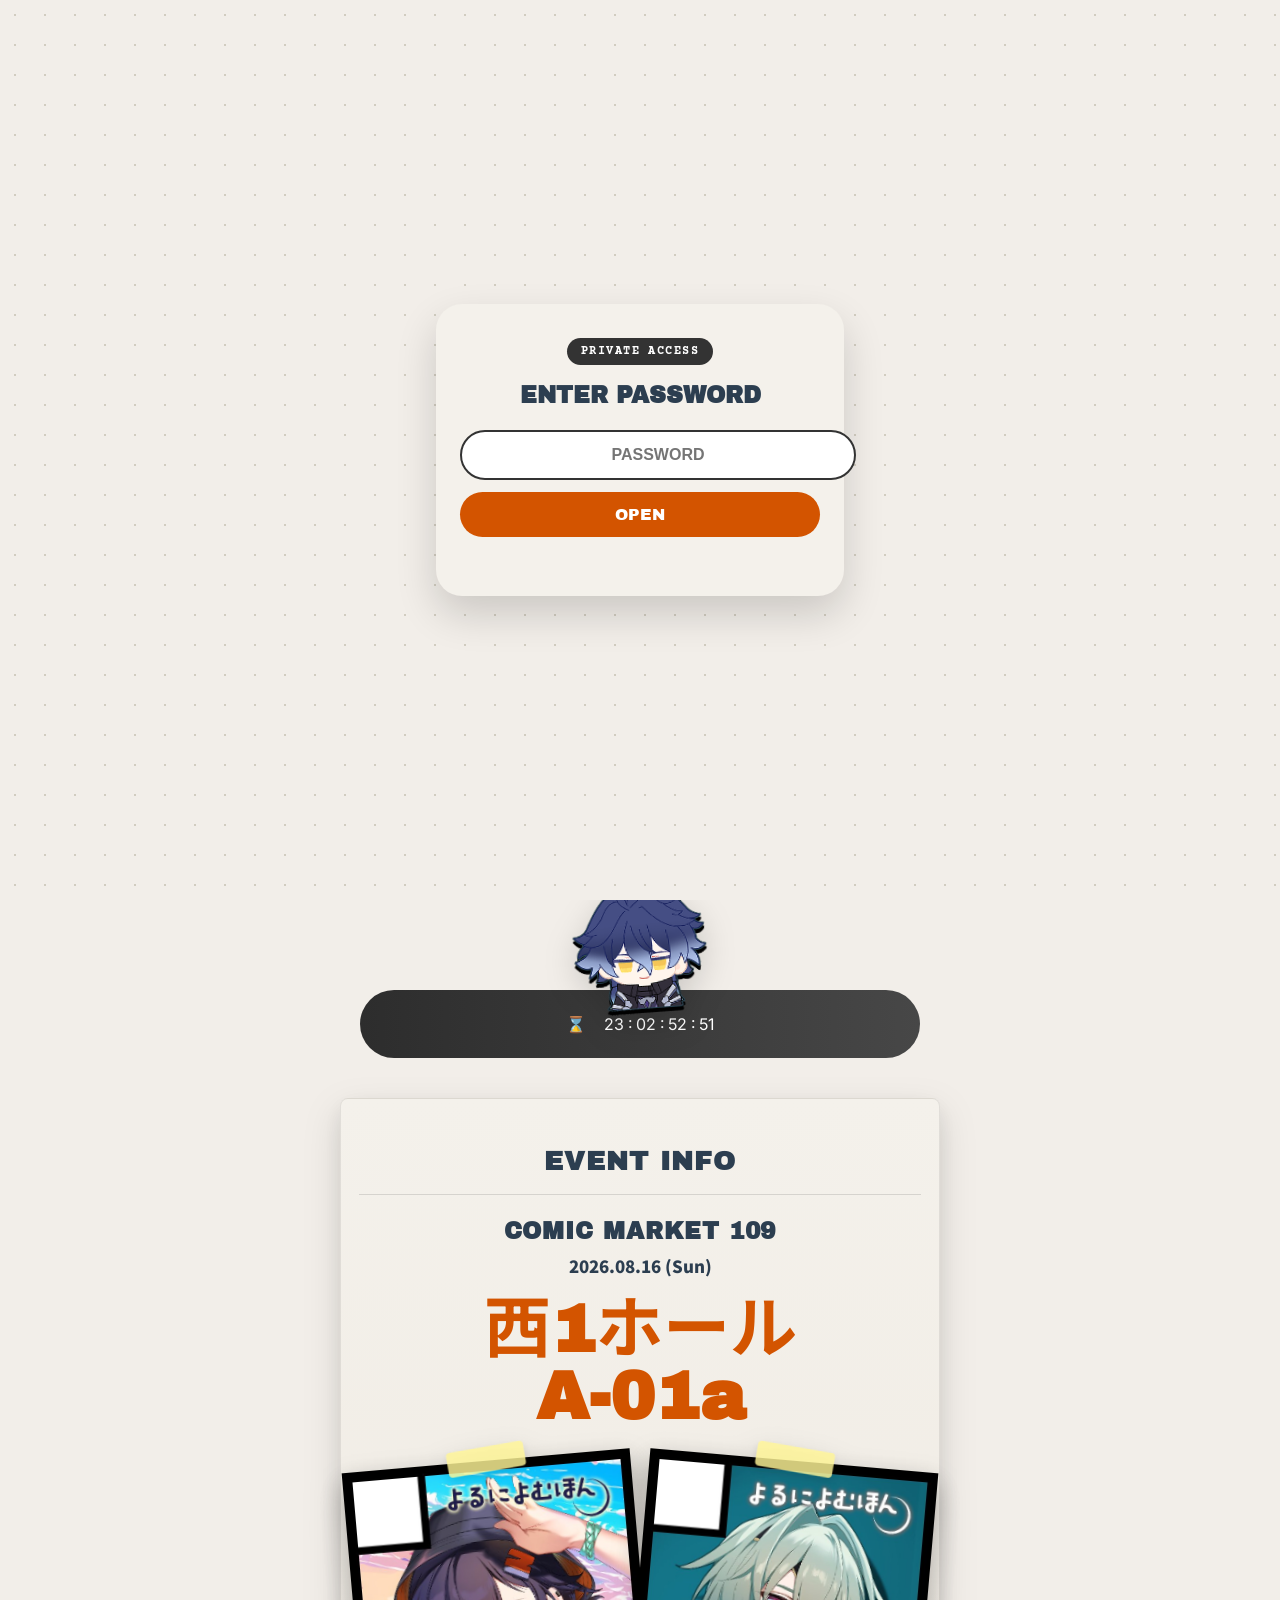
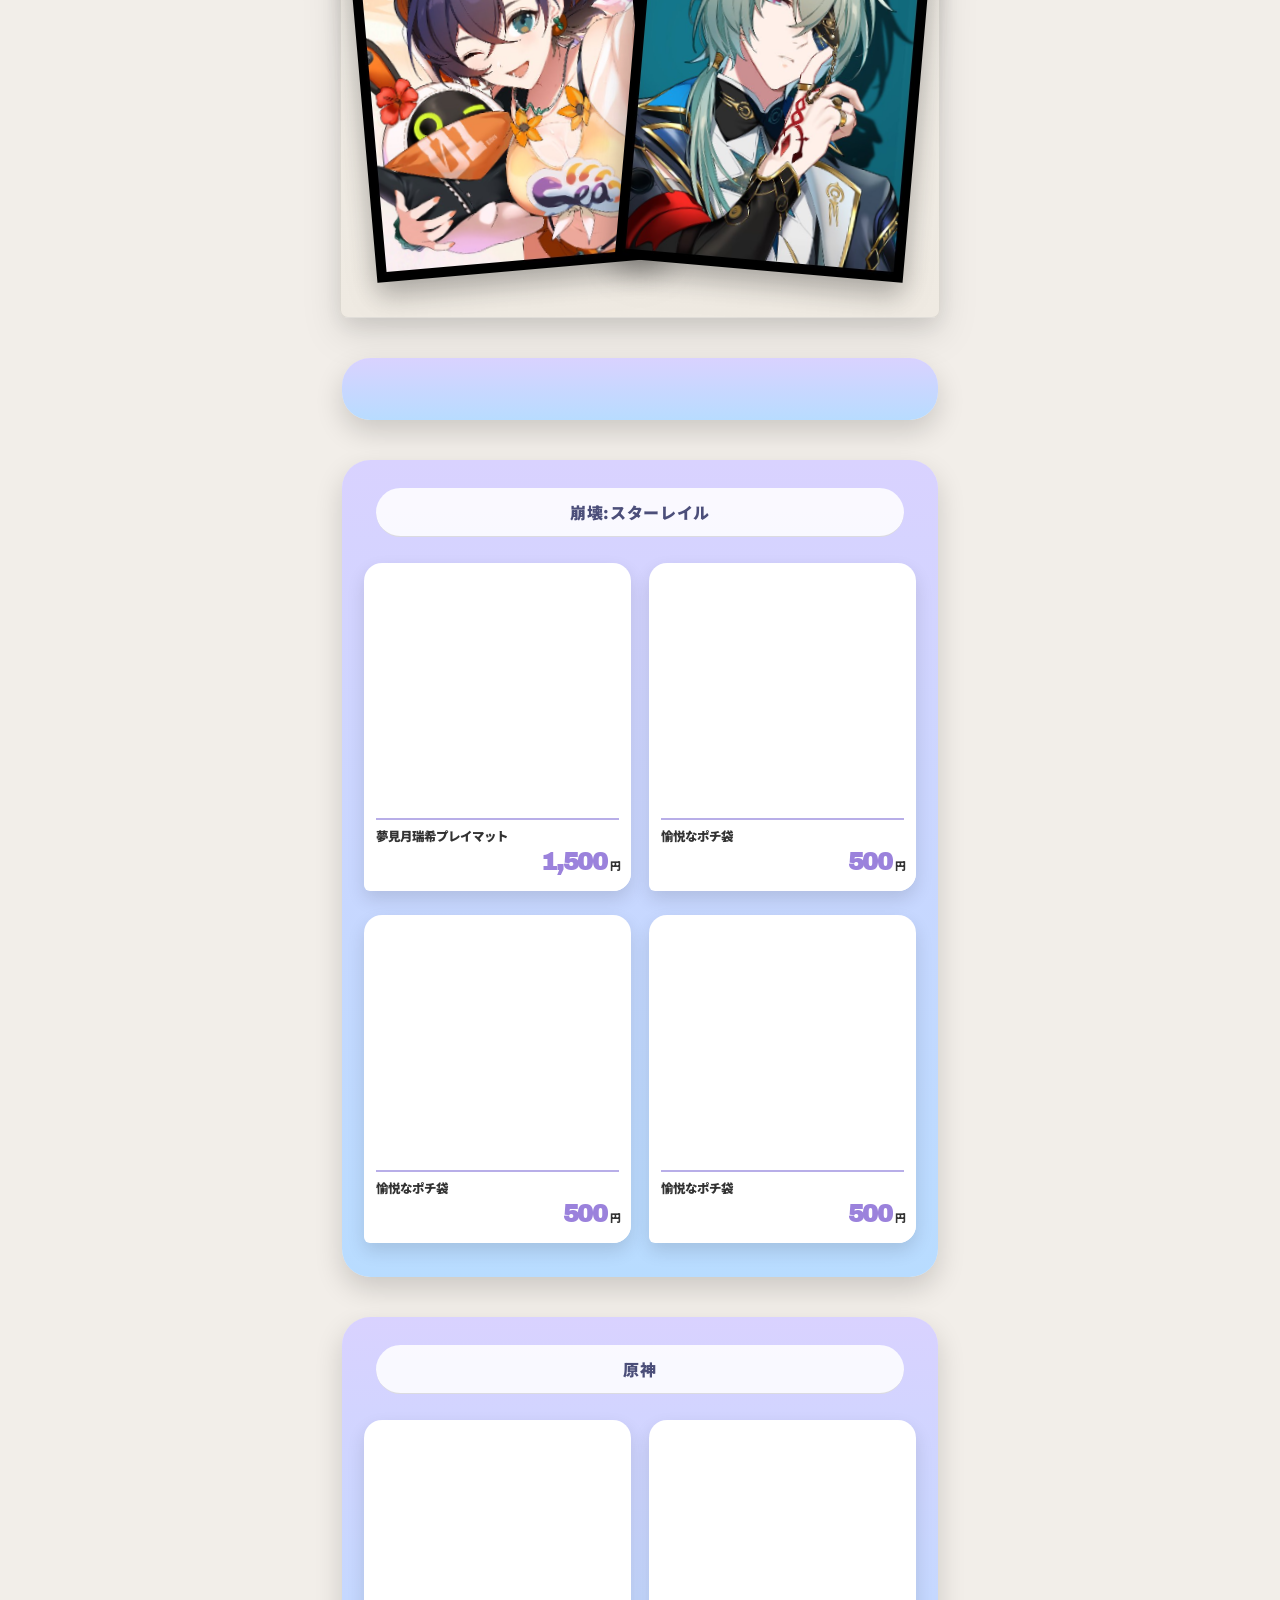
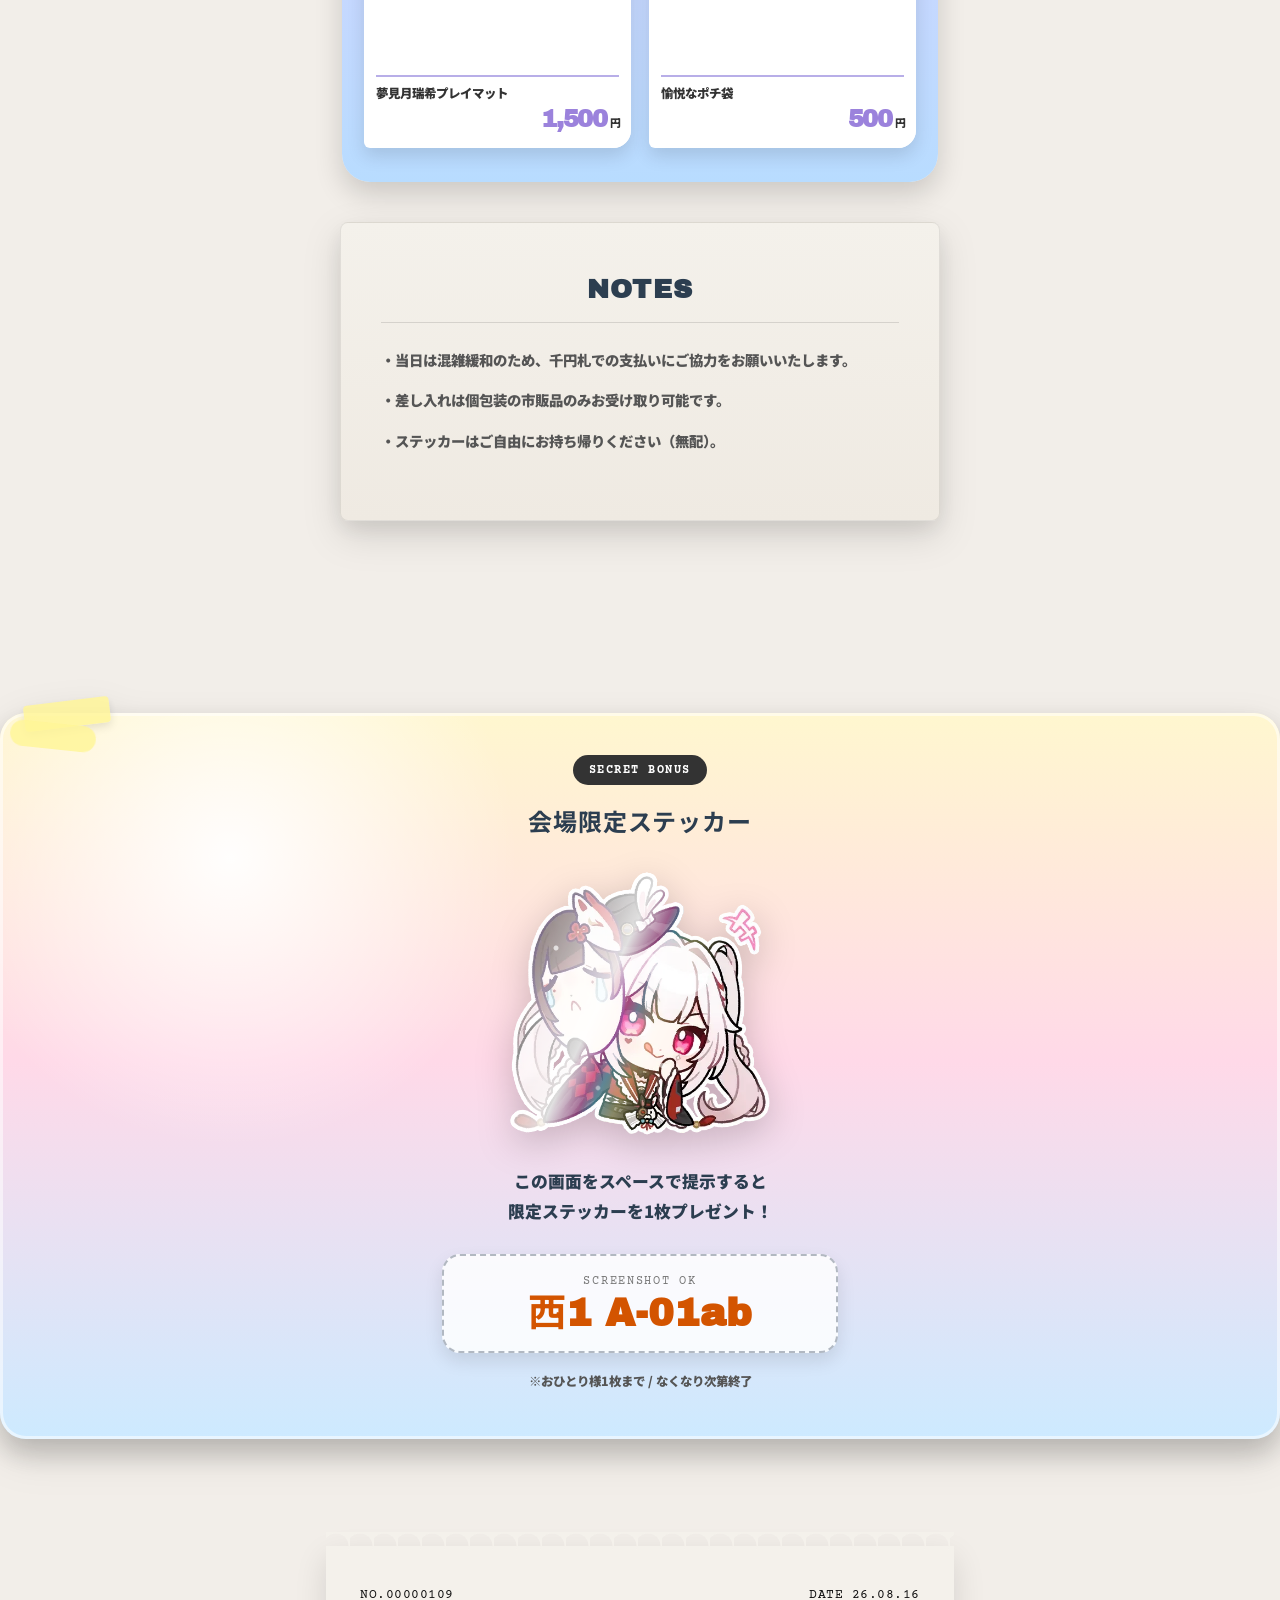
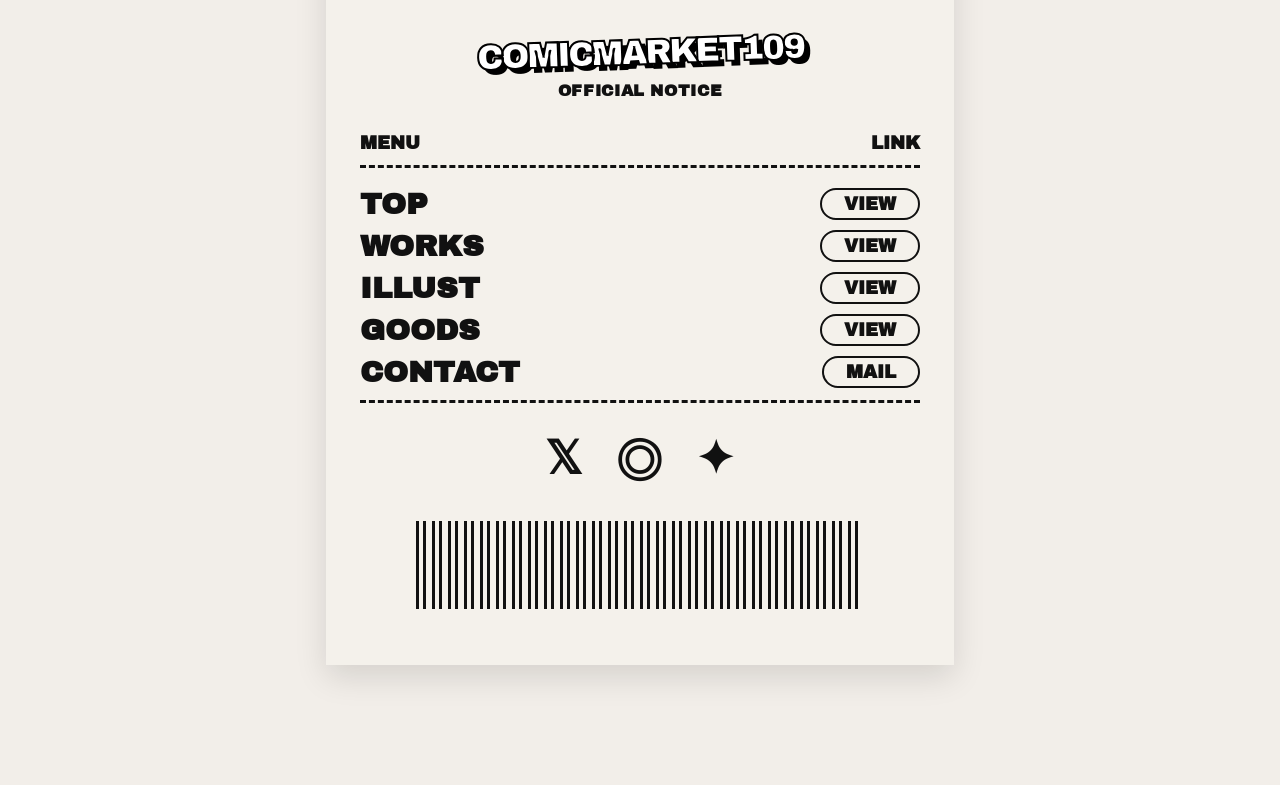
==== commit 83ca3dea: "Update index.html" ====
--- a/index.html
+++ b/index.html
@@ -1488,7 +1488,7 @@
         <a href="#" class="receipt-item"><span>TOP</span><b>VIEW</b></a>
         <a href="#" class="receipt-item"><span>WORKS</span><b>VIEW</b></a>
         <a href="#" class="receipt-item"><span>ILLUST</span><b>VIEW</b></a>
-        <a href="goods/index.html" class="receipt-item"><span>GOODS</span><b>VIEW</b></a>
+        <a href="./goods/index.html" class="receipt-item"><span>GOODS</span><b>VIEW</b></a>
         <a href="#" class="receipt-item"><span>CONTACT</span><b>MAIL</b></a>
 
         <div class="receipt-line"></div>
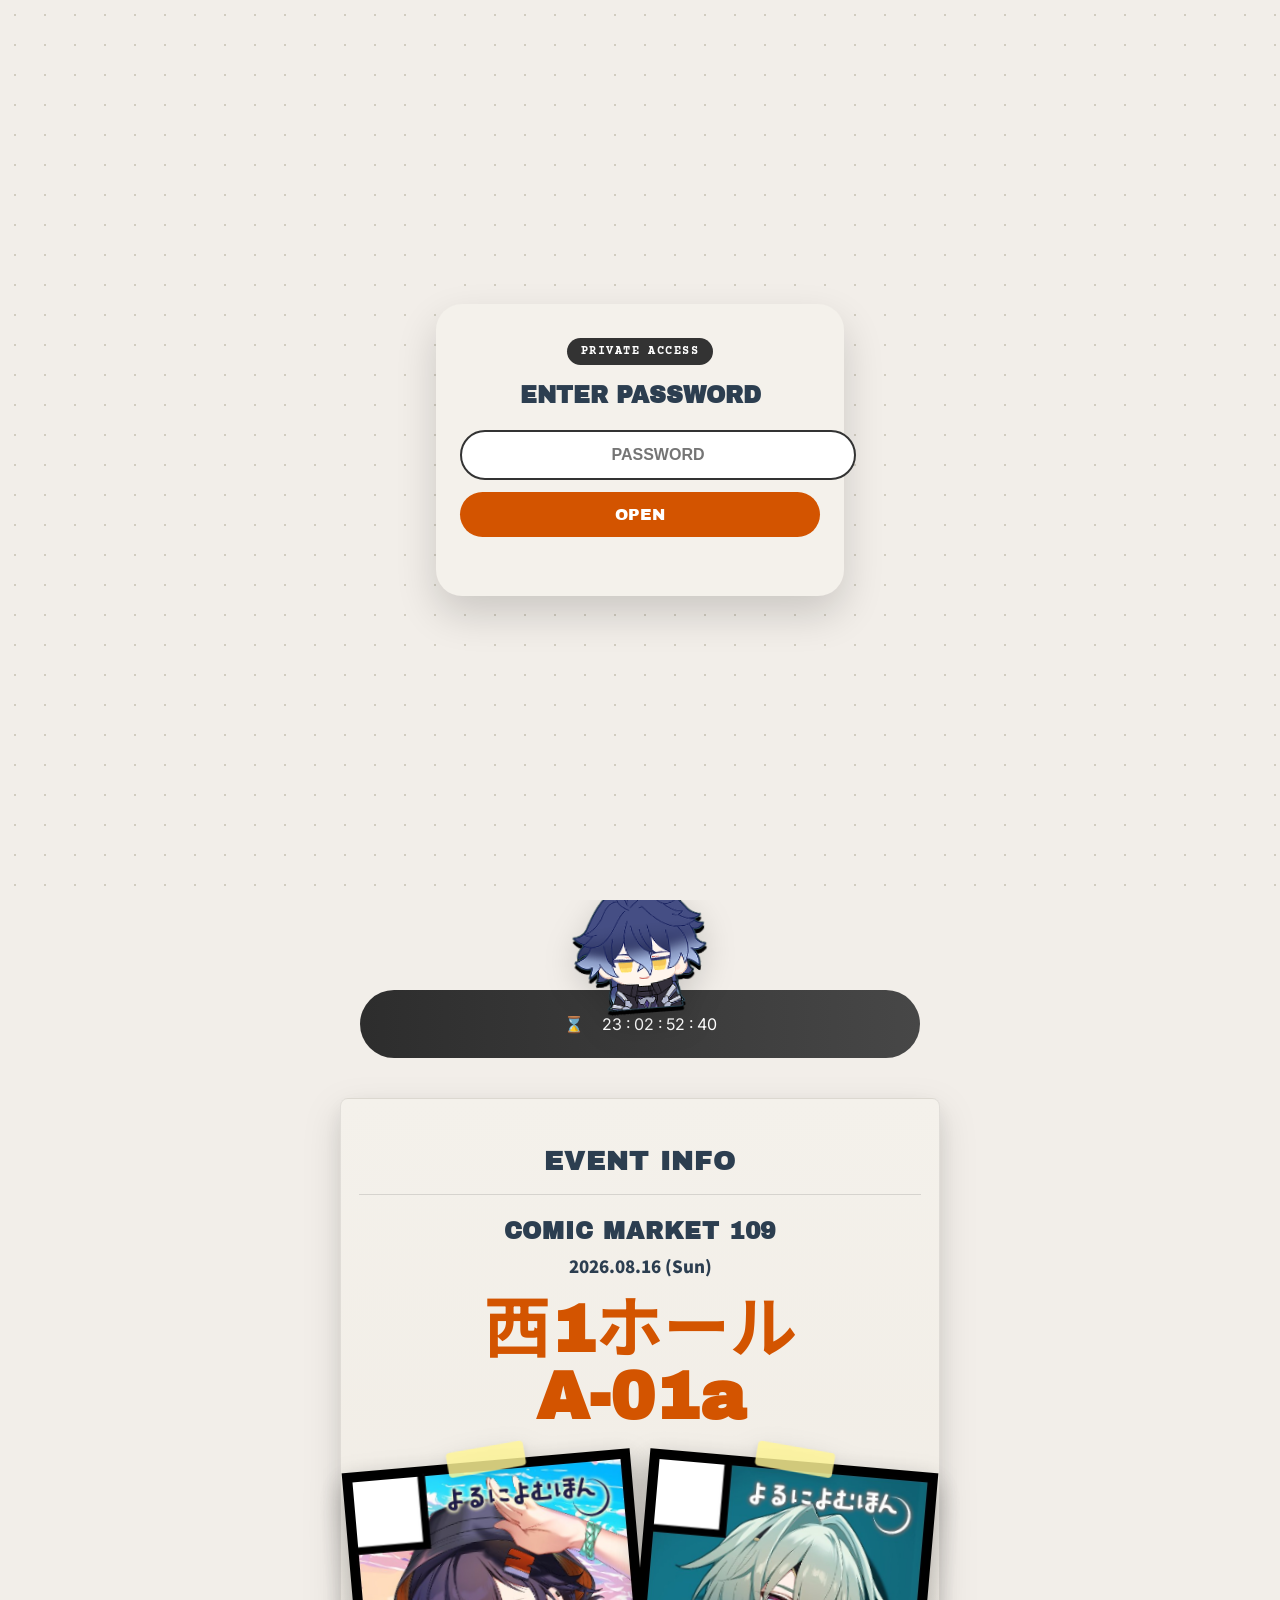
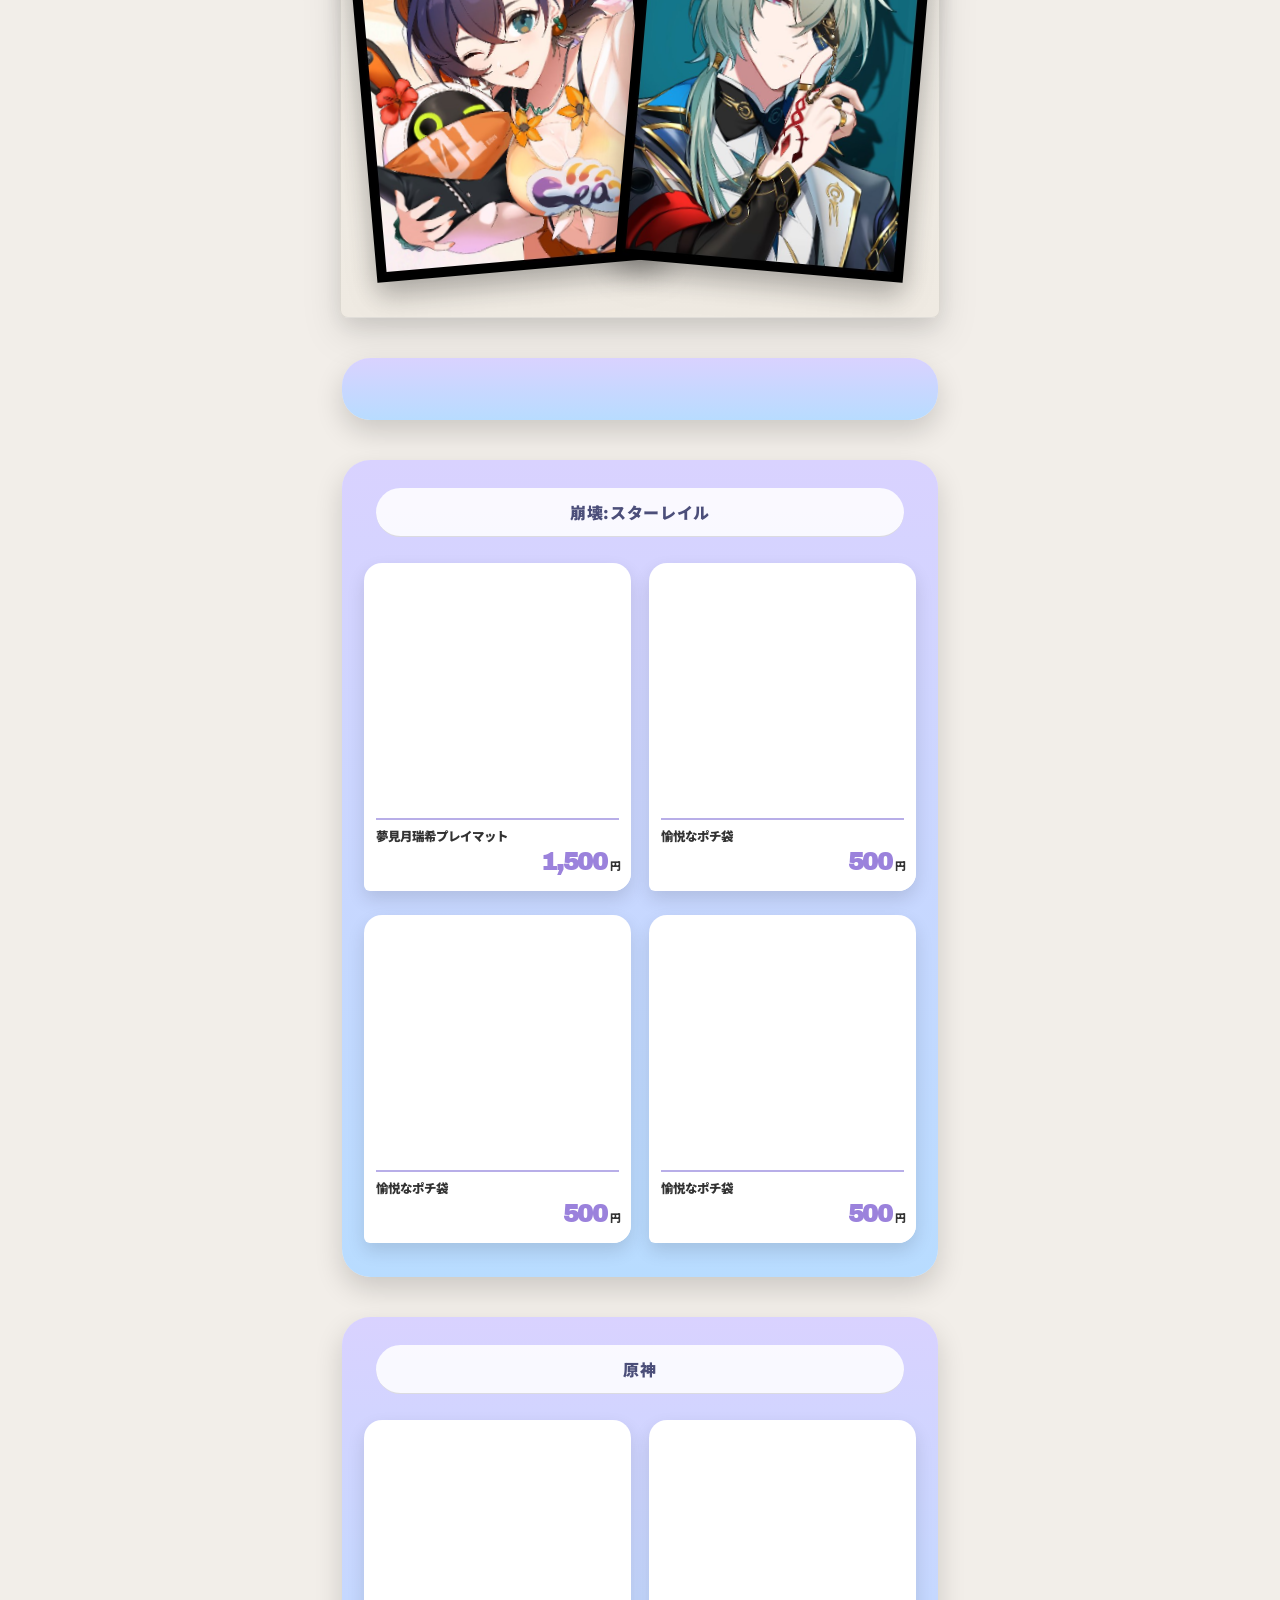
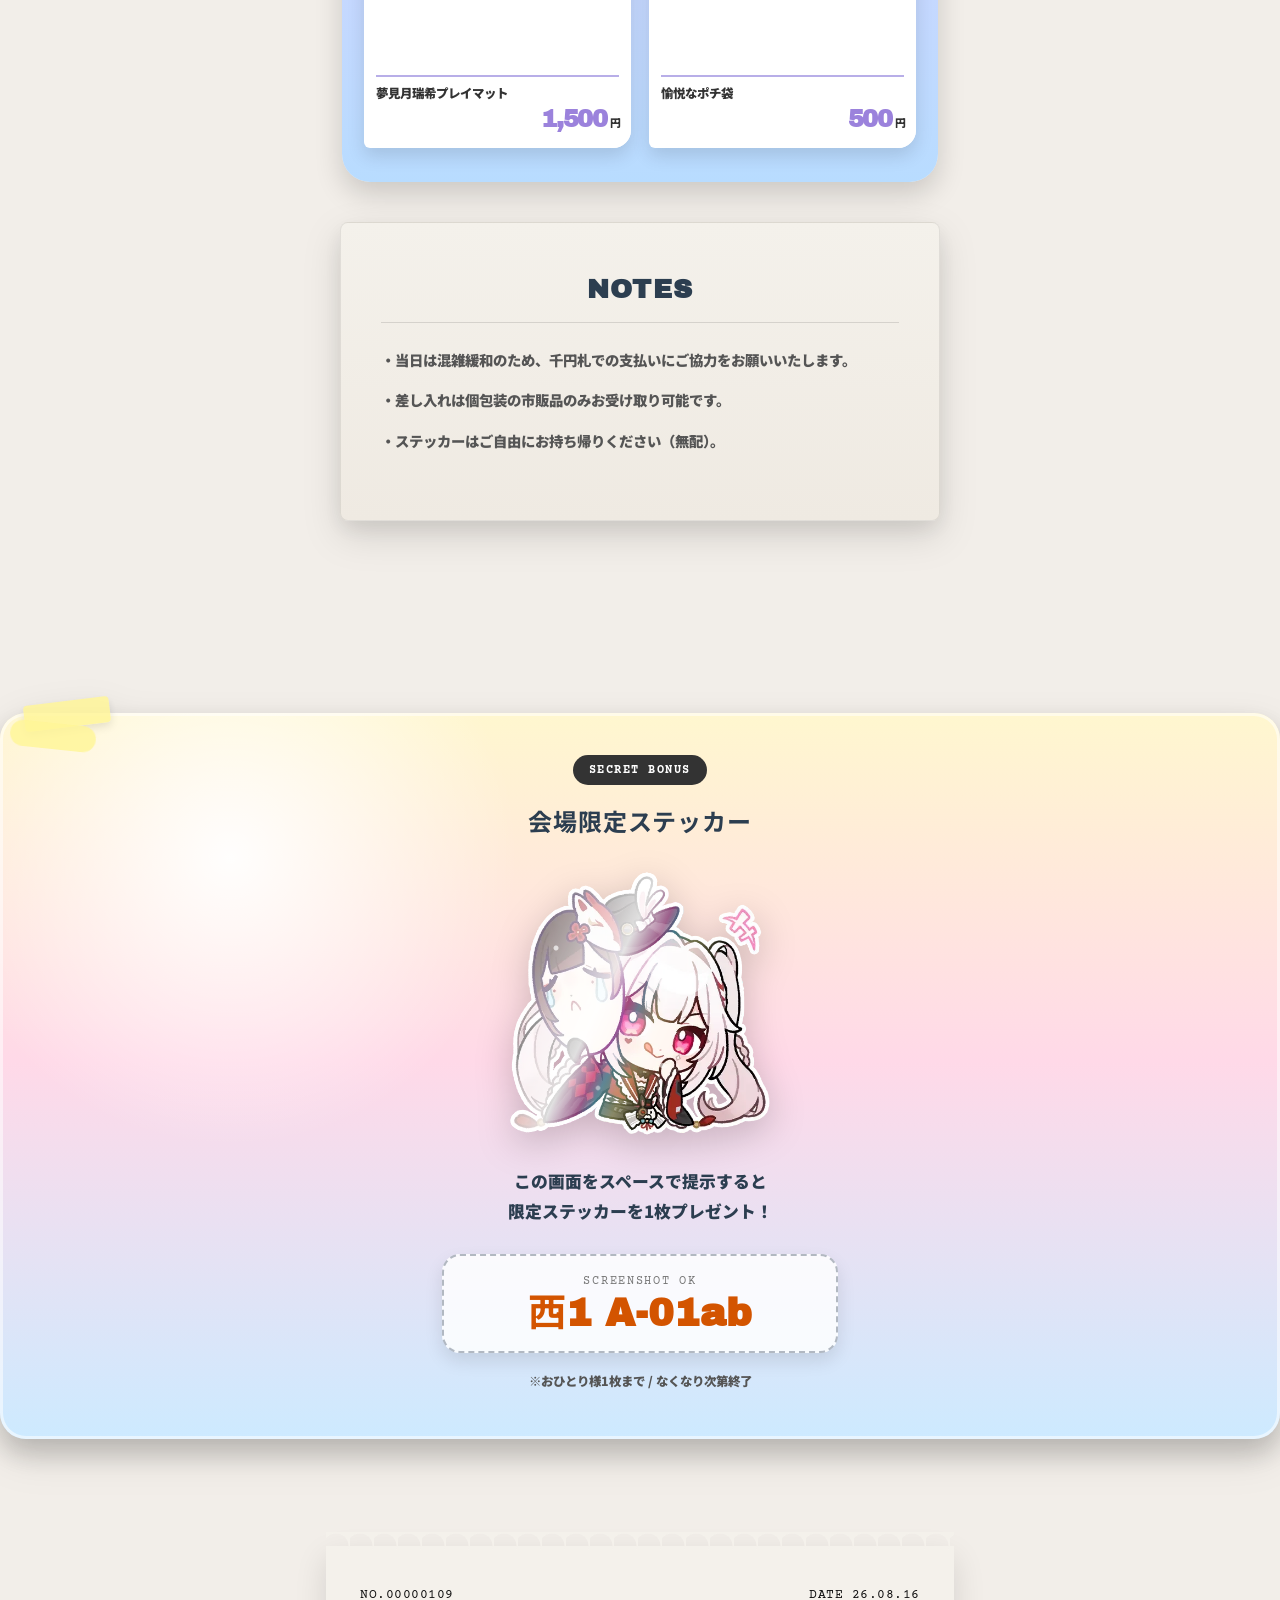
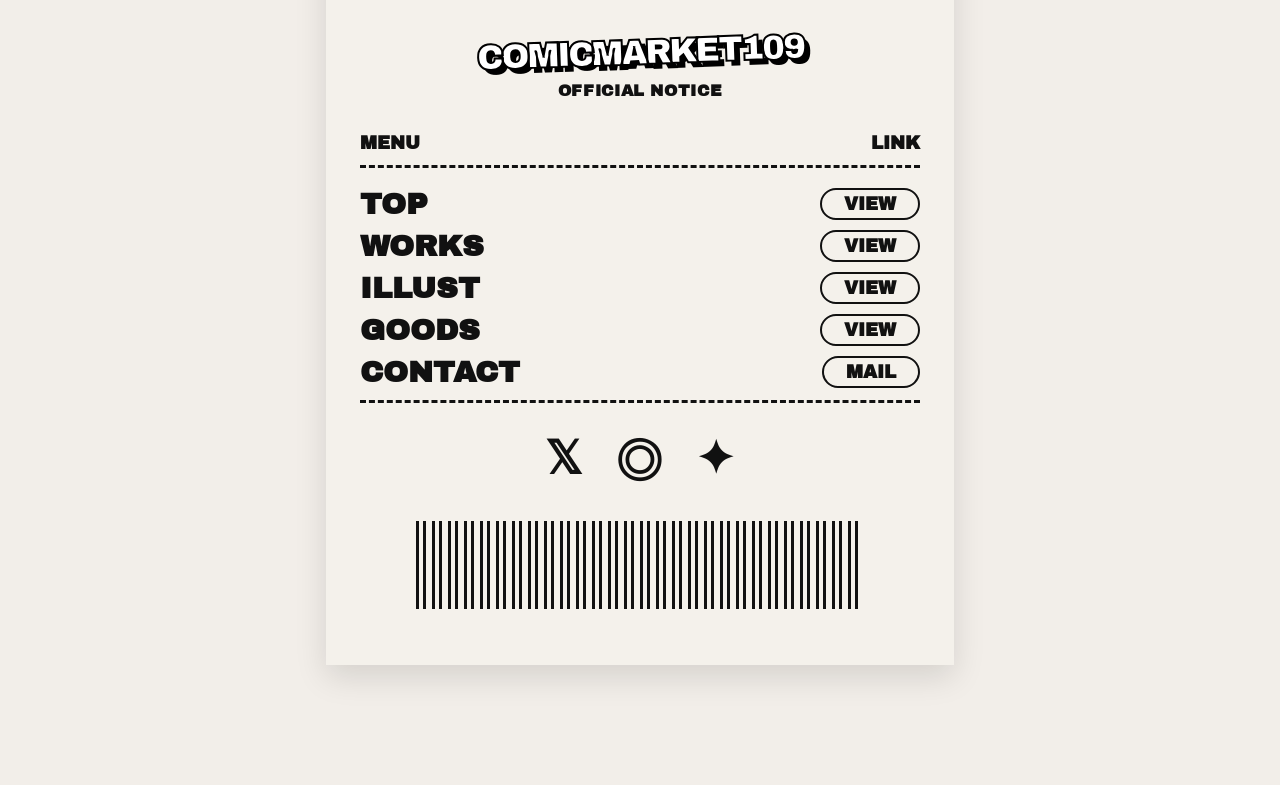
==== commit 85804cb4: "Update index.html" ====
--- a/index.html
+++ b/index.html
@@ -1485,7 +1485,7 @@
 
         <div class="receipt-line"></div>
 
-        <a href="#" class="receipt-item"><span>TOP</span><b>VIEW</b></a>
+        <a href="./home/index.html" class="receipt-item"><span>TOP</span><b>VIEW</b></a>
         <a href="#" class="receipt-item"><span>WORKS</span><b>VIEW</b></a>
         <a href="#" class="receipt-item"><span>ILLUST</span><b>VIEW</b></a>
         <a href="./goods/index.html" class="receipt-item"><span>GOODS</span><b>VIEW</b></a>
